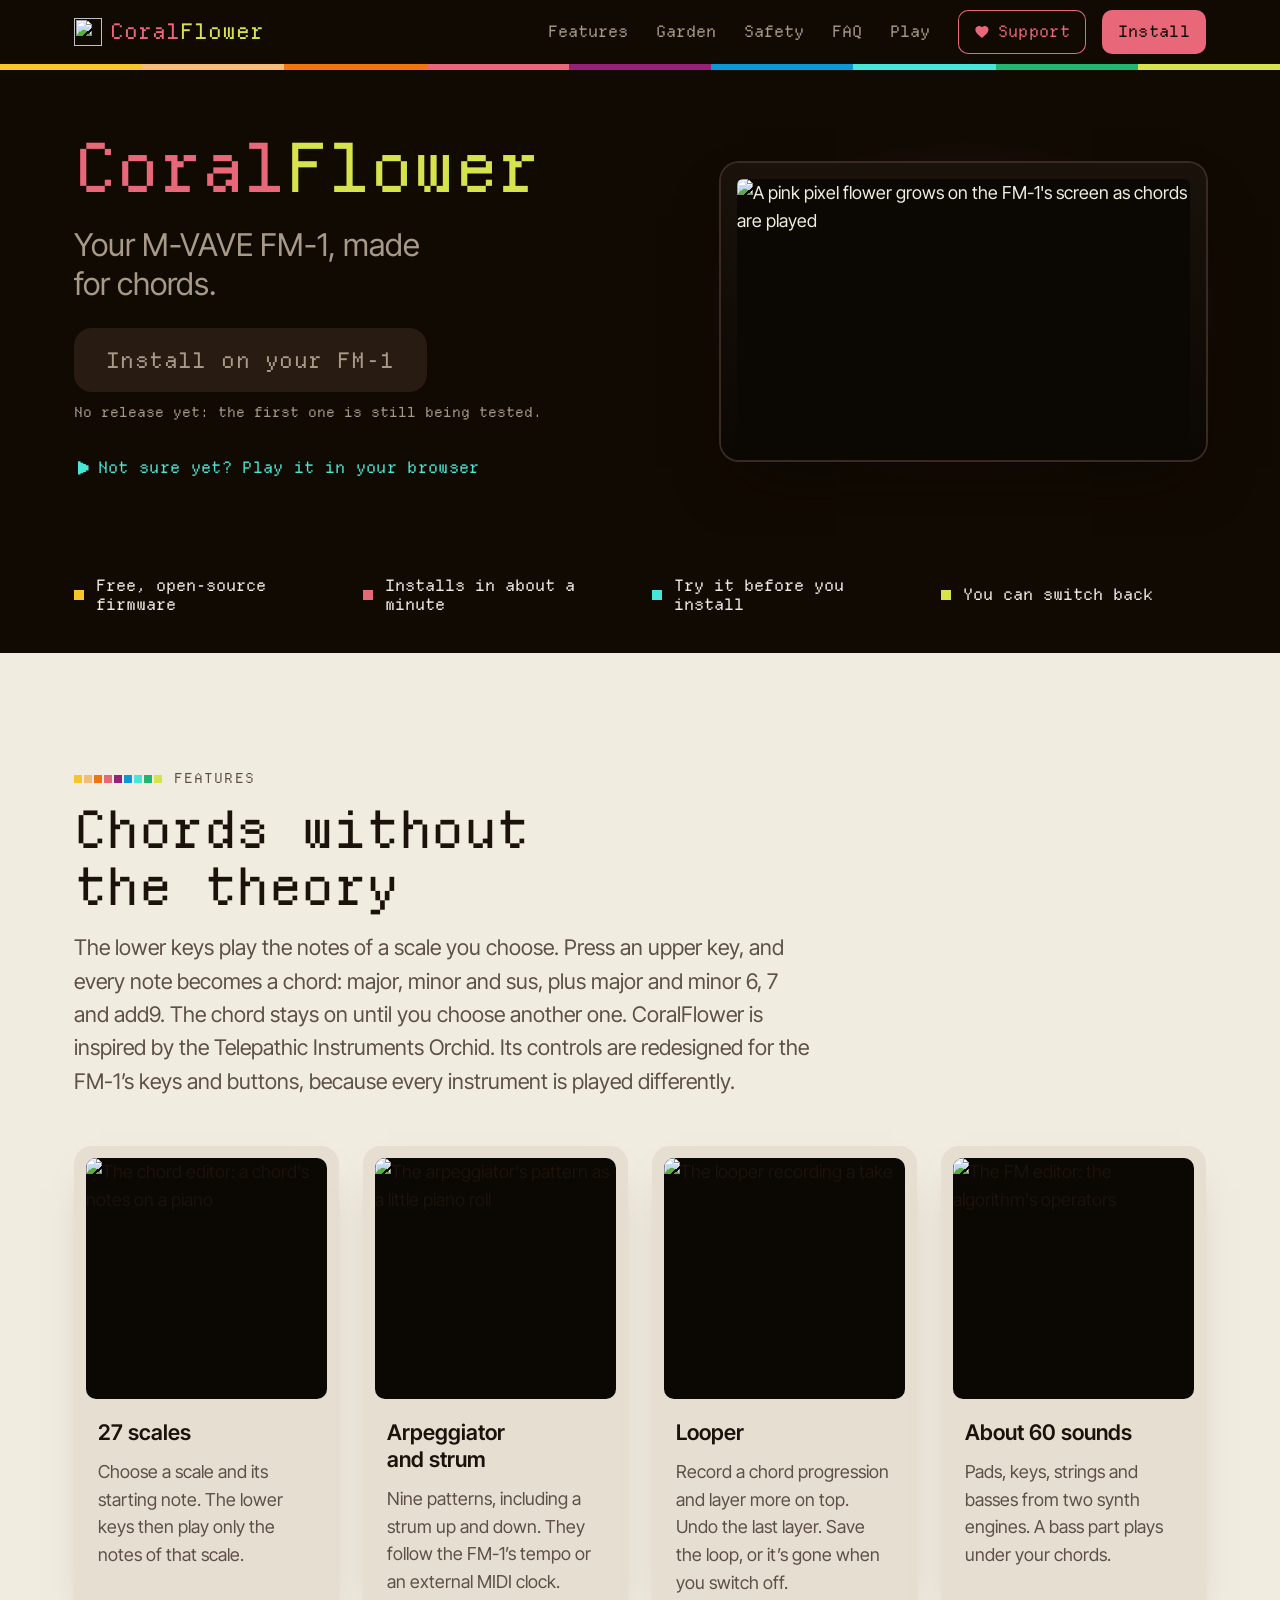
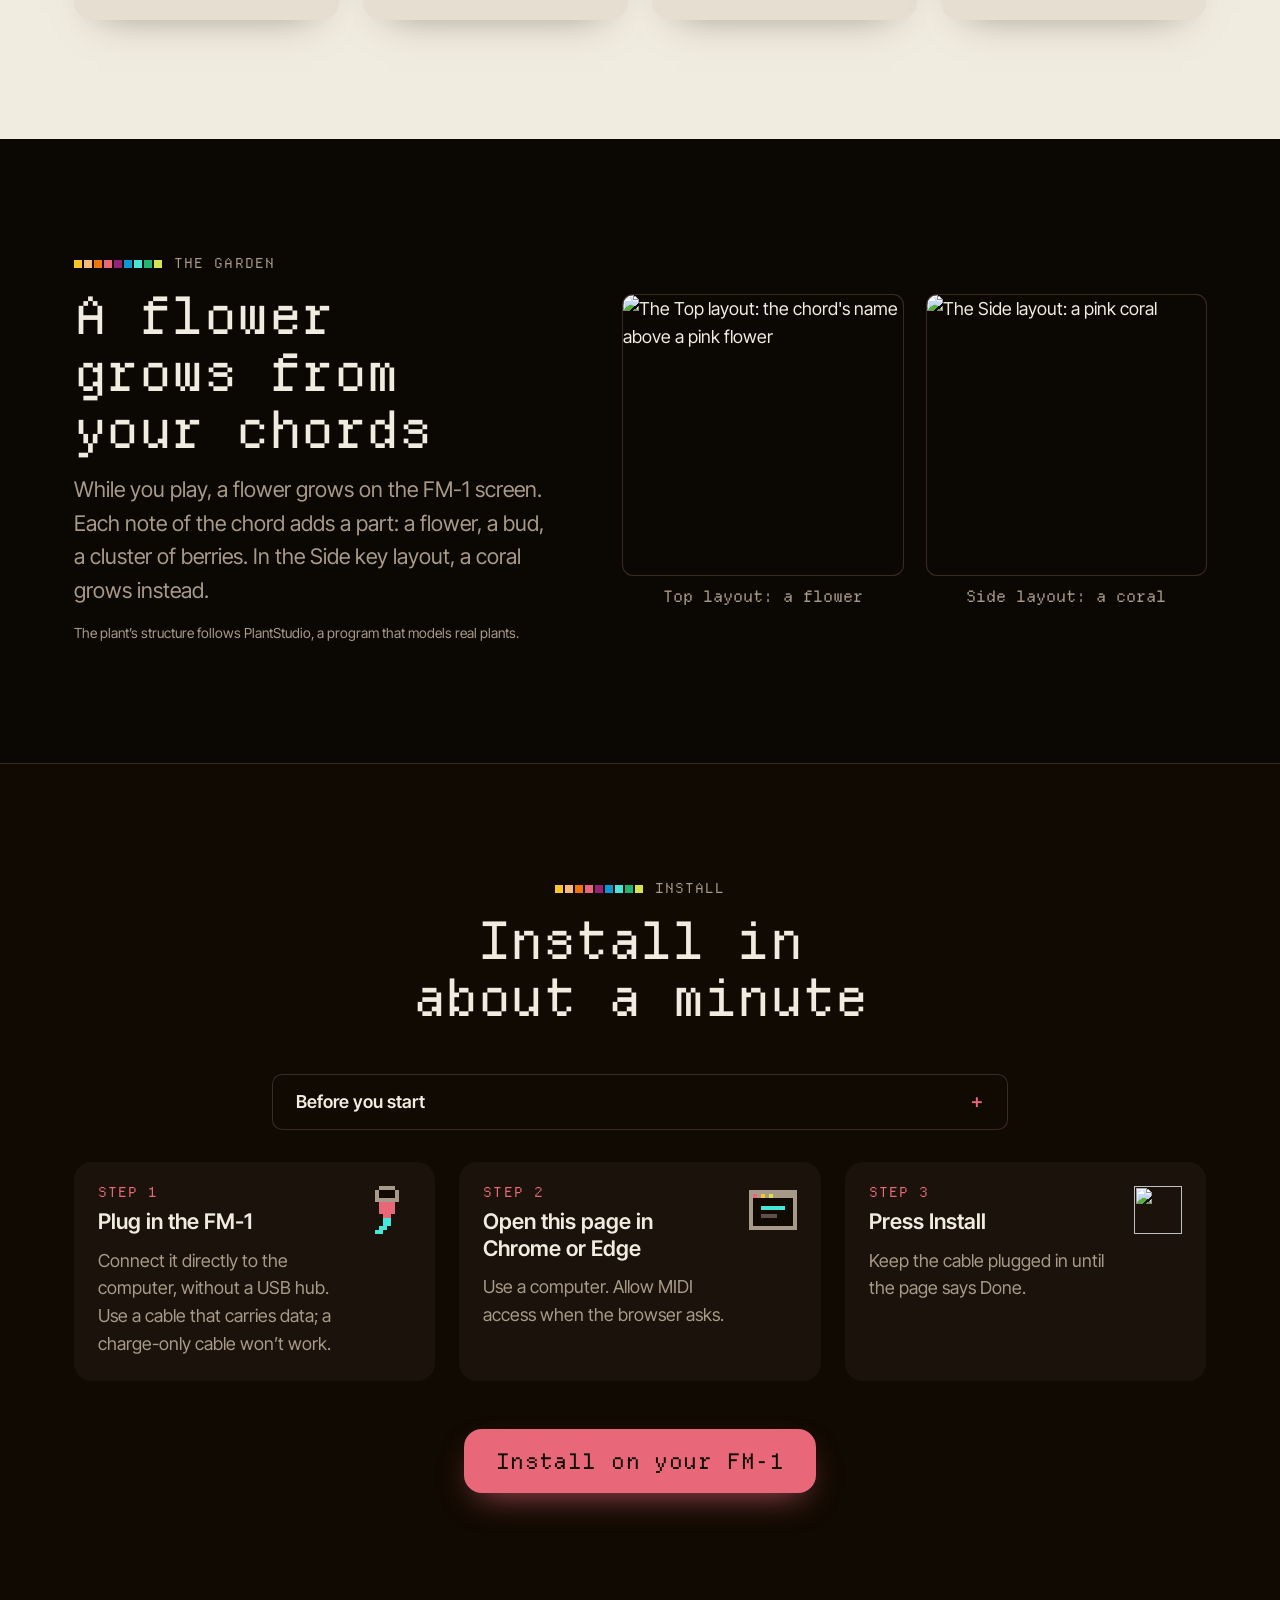
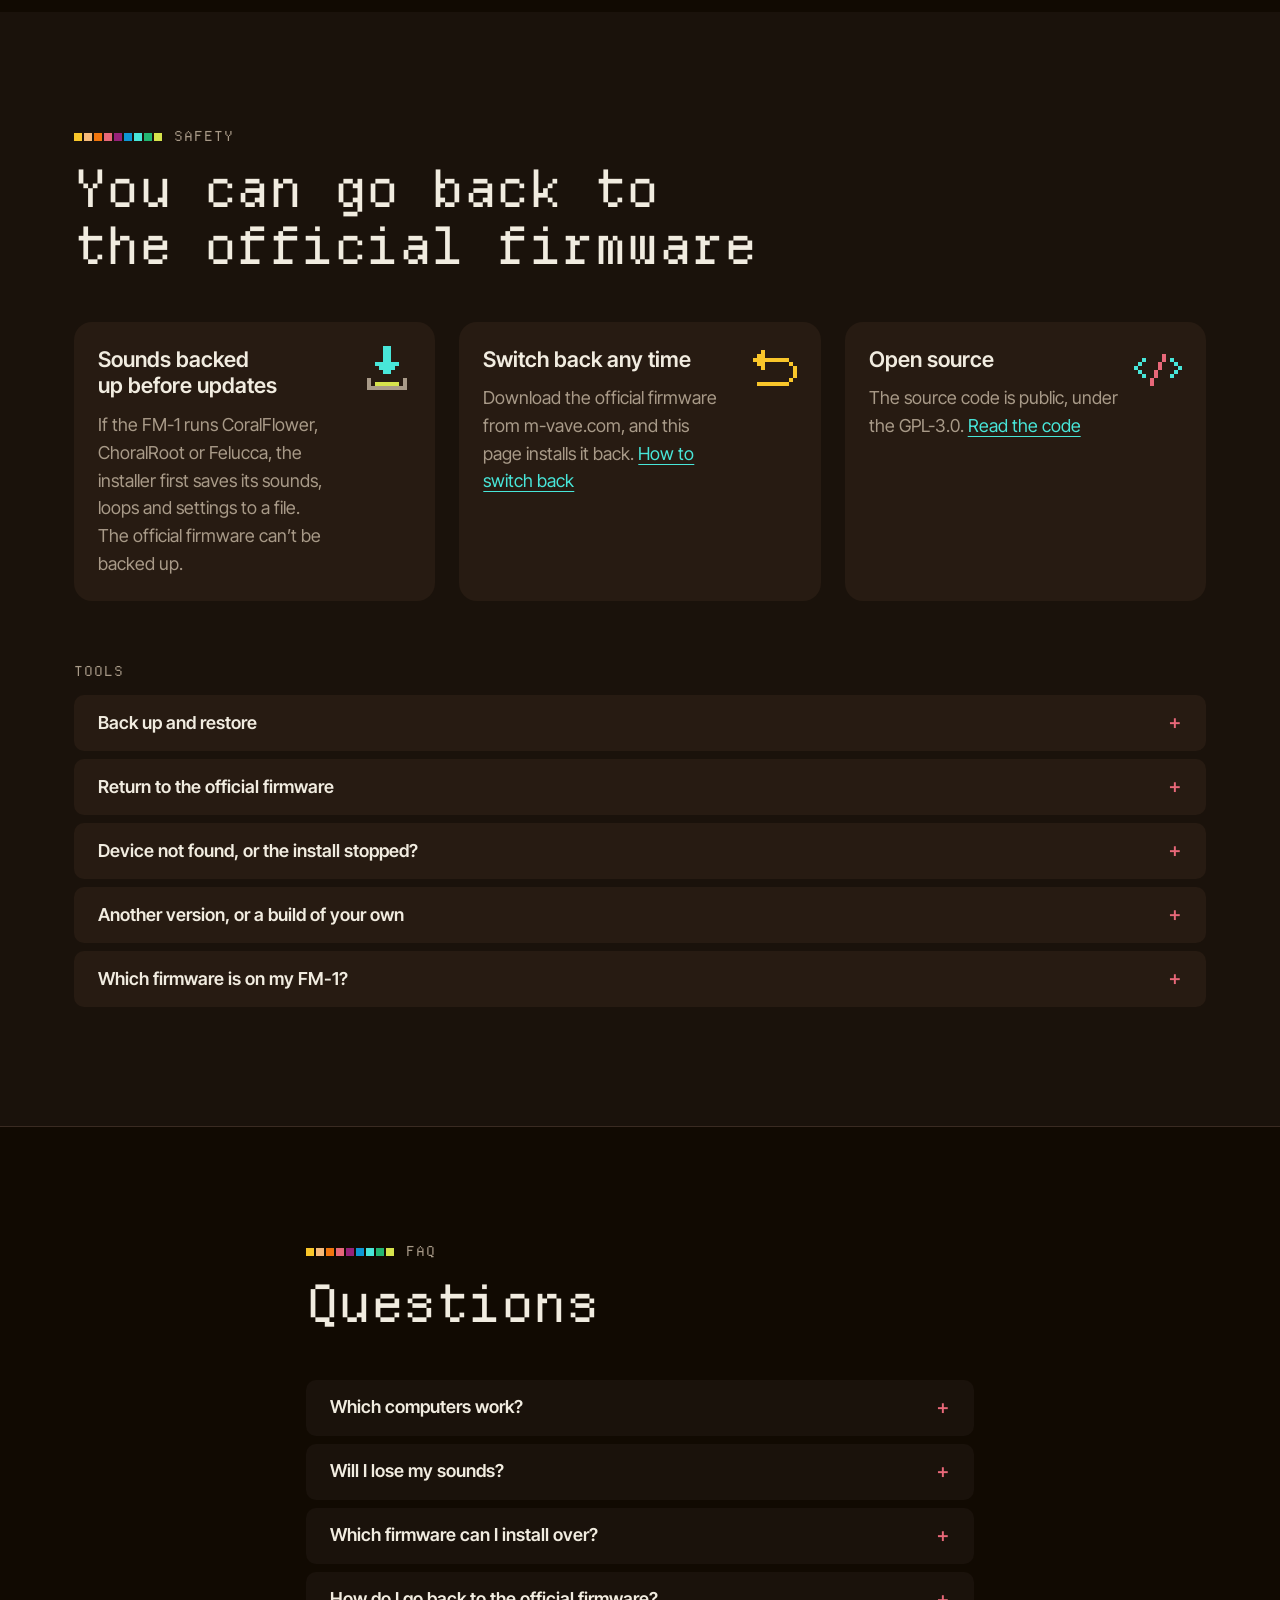
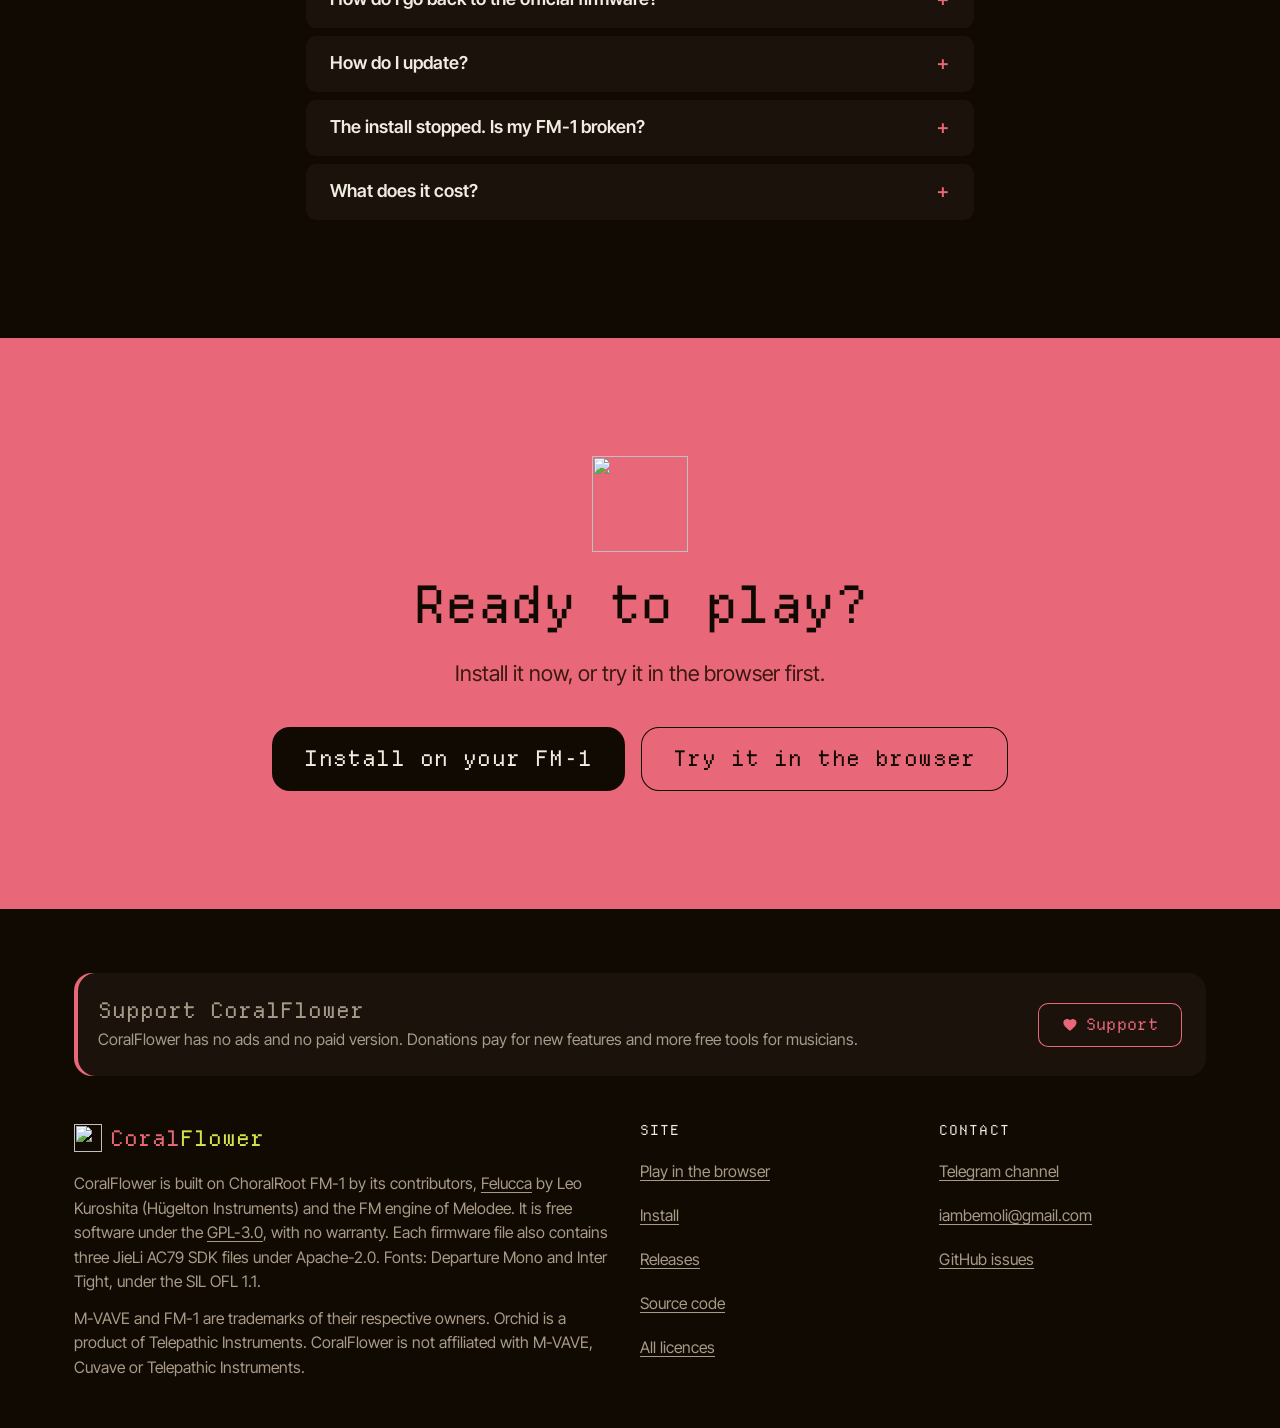
==== web/index.html @ 705b15ea "Backup: the sequencer's patterns and song (ids 50..55) The installer's backup held the sounds, the s" ====
<!doctype html>
<!-- SPDX-License-Identifier: GPL-3.0-only
     Copyright (C) 2026 Leo Kuroshita (@kurogedelic), Hügelton Instruments
     Copyright (C) 2026 ChoralRoot FM-1 contributors (a fork of Felucca)
     Copyright (C) 2026 CoralFlower contributors -->
<!-- CoralFlower's site, its first page (/): what CoralFlower is, and its installer. The page's sections and the
     question each one answers: docs/site/STRUCTURE.md; the tokens and components: site.css (docs/site/DESIGN.md).
     The installer is ChoralRoot FM-1's (its web/index_pkg.html): the same update protocol (fm1ota.js), package checks
     (fm1pkg.js) and backup (fm1backup.js), loaded from this folder as modules. Its button is in the first screen, where
     its progress shows; every other "Install on your FM-1" button presses that one. The firmware to install: the newest
     version firmware/releases.json lists (fetched from this site and checked against its SHA-256), another version, or
     a .fwsc file the user picks (checked here before Install is enabled: CoralFlower's identity FM-1_930, Felucca's
     update loader, every checksum of the package). The Support dialog and its script are the same on every page.
     web/test_installer.mjs runs this page against a simulated FM-1; tools/make_site.sh puts the site together. -->
<html lang="en">
<head>
<meta charset="utf-8">
<meta name="viewport" content="width=device-width, initial-scale=1">
<title>CoralFlower: chord firmware for the M-VAVE FM-1</title>
<meta name="description" content="CoralFlower makes the M-VAVE FM-1 an instrument for chords, and a pixel flower grows while you play. It’s free and open source, and it installs from your browser in about a minute.">
<meta name="theme-color" content="#110A02">
<meta property="og:title" content="CoralFlower: chord firmware for the M-VAVE FM-1">
<meta property="og:description" content="Your M-VAVE FM-1, made for chords. A pixel flower grows while you play. Free and open source.">
<meta property="og:image" content="images/home.png">
<link rel="icon" href="favicon.svg" type="image/svg+xml">
<link rel="icon" href="favicon-32.png" sizes="32x32" type="image/png">
<link rel="apple-touch-icon" href="apple-touch-icon.png">
<link rel="preload" href="fonts/DepartureMono.woff" as="font" type="font/woff" crossorigin>
<link rel="stylesheet" href="site.css">
<script>document.documentElement.classList.add("js");</script>
</head>
<body>
<a class="skip" href="#main">Skip to content</a>
<header class="site-header">
  <div class="container site-header__row">
    <a class="brand" href="./" aria-label="CoralFlower, home"><img src="favicon.svg" width="28" height="28" alt=""><span><span class="brand-a">Coral</span><span class="brand-b">Flower</span></span></a>
    <nav class="site-nav" aria-label="Sections">
      <a href="#features">Features</a>
      <a href="#garden">Garden</a>
      <a href="#safety">Safety</a>
      <a href="#faq">FAQ</a>
      <a href="play/">Play</a>
    </nav>
    <button id="supportBtn" class="btn btn--support btn--sm" type="button" aria-haspopup="dialog" aria-label="Support CoralFlower"><svg viewBox="0 0 24 24" aria-hidden="true"><path d="M13.35 20.13c-.76.69-1.93.69-2.69-.01l-.11-.1C5.3 15.27 1.87 12.16 2 8.28c.06-1.7.93-3.33 2.34-4.29 2.64-1.8 5.9-.96 7.66 1.1 1.76-2.06 5.02-2.91 7.66-1.1 1.41.96 2.28 2.59 2.34 4.29.14 3.88-3.3 6.99-8.55 11.76z"/></svg><span>Support</span></button>
    <a class="btn btn--primary btn--sm site-header__cta" href="#install" data-header-cta>Install</a>
  </div>
  <div class="ramp" aria-hidden="true"><i></i><i></i><i></i><i></i><i></i><i></i><i></i><i></i><i></i></div>
</header>

<main id="main">
  <!-- 1 hero: what it is, for which device, one action (the installer itself) -->
  <section class="hero" id="install" aria-labelledby="hero-title">
    <div class="container hero__grid">
      <div class="hero__pitch">
        <h1 class="display-1" id="hero-title" tabindex="-1"><span class="brand-a">Coral</span><span class="brand-b">Flower</span></h1>
        <p class="hero__lead">Your M-VAVE&nbsp;FM-1, made for chords.</p>
        <div class="installer">
          <button class="btn btn--primary btn--lg" id="go" type="button" disabled>Install on your FM-1</button>
          <p class="installer__ver" id="ver"></p>
          <p class="note" id="nomidi" hidden>Installing needs <b>Chrome or Edge on a computer</b>. On this device, you can still <a href="play/">try CoralFlower with sound</a>.</p>
          <noscript><p class="note note--warn">The installer needs JavaScript to talk to the FM-1.</p></noscript>
          <progress id="bar" max="100" value="0" aria-label="Install progress"></progress>
          <p class="installer__status" id="status" role="status"></p>
          <p class="pkg" id="pkg" role="status"></p>
          <label class="check" id="force-box" hidden><input id="force-risk" type="checkbox"><span><b>I understand the risk.</b> Install over this firmware anyway.</span></label>
          <div class="panel panel--ok" id="done" role="status" hidden>
            <p class="title" id="done-line"></p>
            <p>The FM-1 restarted with CoralFlower. You can unplug it now.</p>
          </div>
          <div class="panel panel--bad" id="interrupted" role="alert" hidden>
            <h3>The install stopped. In most cases, you can start it again.</h3>
            <p><b>Stopped before “Switching to update mode”?</b> Nothing was written. Plug the cable back in and press Install again.</p>
            <p><b>Stopped while writing, with the FM-1 still on?</b> It waits in update mode, with a black screen. Plug the cable back in and press Install again. Writing starts again from the beginning.</p>
            <p><b>Did it switch off, or did the battery die?</b> Switch it on. Three short flashes of the key lights and a black screen mean update mode: press Install again. This only works if the FM-1 already ran CoralFlower, or ChoralRoot 0.16 or later.</p>
            <p><b>One long flash, no flash, or a USB disk called WL82 UBOOT1.00?</b> See “<a href="#dark">Device not found</a>” below.</p>
          </div>
        </div>
        <a class="btn btn--ghost hero__play" href="play/"><svg viewBox="0 0 12 12" aria-hidden="true"><path d="M3 1h2v1h2v1h2v1h2v4h-2v1h-2v1h-2v1h-2z"/></svg>Not sure yet? Play it in your browser</a>
      </div>
      <div class="hero__visual">
        <div class="device">
          <div class="device__bezel"><img src="images/grow.gif" width="480" height="280" alt="A pink pixel flower grows on the FM-1's screen as chords are played" fetchpriority="high"></div>
        </div>
      </div>
    </div>
  </section>

  <!-- 2 facts: what it costs -->
  <section class="section section--band" aria-label="In short">
    <div class="container">
      <ul class="facts">
        <li style="--fact: var(--c-fire-400)"><i aria-hidden="true"></i>Free, open-source firmware</li>
        <li style="--fact: var(--c-rose-500)"><i aria-hidden="true"></i>Installs in about a minute</li>
        <li style="--fact: var(--c-sea-400)"><i aria-hidden="true"></i>Try it before you install</li>
        <li style="--fact: var(--c-lime-400)"><i aria-hidden="true"></i>You can switch back</li>
      </ul>
    </div>
  </section>

  <!-- 3 features: is it worth it -->
  <section class="section scope-inverse" id="features" aria-labelledby="features-title">
    <div class="container">
      <div class="section-head">
        <p class="eyebrow"><span class="ramp ramp--dots" aria-hidden="true"><i></i><i></i><i></i><i></i><i></i><i></i><i></i><i></i><i></i></span>Features</p>
        <h2 class="display-2" id="features-title">Chords without the theory</h2>
        <p class="lead">The lower keys play the notes of a scale you choose. Press an upper key, and every note becomes a chord: major, minor and sus, plus major and minor 6, 7 and add9. The chord stays on until you choose another one. CoralFlower is inspired by the Telepathic Instruments Orchid. Its controls are redesigned for the FM-1’s keys and buttons, because every instrument is played differently.</p>
      </div>
      <div class="grid grid--4">
        <article class="card card--feature">
          <div class="card__media"><img src="images/chord.png" width="480" height="480" alt="The chord editor: a chord's notes on a piano" loading="lazy"></div>
          <h3 class="card__title">27 scales</h3>
          <p class="card__text">Choose a scale and its starting note. The lower keys then play only the notes of that scale.</p>
        </article>
        <article class="card card--feature">
          <div class="card__media"><img src="images/arp.png" width="480" height="480" alt="The arpeggiator's pattern as a little piano roll" loading="lazy"></div>
          <h3 class="card__title">Arpeggiator and strum</h3>
          <p class="card__text">Nine patterns, including a strum up and down. They follow the FM-1’s tempo or an external MIDI clock.</p>
        </article>
        <article class="card card--feature">
          <div class="card__media"><img src="images/looper.png" width="480" height="480" alt="The looper recording a take" loading="lazy"></div>
          <h3 class="card__title">Looper</h3>
          <p class="card__text">Record a chord progression and layer more on top. Undo the last layer. Save the loop, or it’s gone when you switch off.</p>
        </article>
        <article class="card card--feature">
          <div class="card__media"><img src="images/fm-voice.png" width="480" height="480" alt="The FM editor: the algorithm's operators" loading="lazy"></div>
          <h3 class="card__title">About 60 sounds</h3>
          <p class="card__text">Pads, keys, strings and basses from two synth engines. A bass part plays under your chords.</p>
        </article>
      </div>
    </div>
  </section>

  <!-- 4 garden: why this one -->
  <section class="section scope-stage garden" id="garden" aria-labelledby="garden-title">
    <div class="container garden__grid">
      <div class="section-head garden__head">
        <p class="eyebrow"><span class="ramp ramp--dots" aria-hidden="true"><i></i><i></i><i></i><i></i><i></i><i></i><i></i><i></i><i></i></span>The garden</p>
        <h2 class="display-2" id="garden-title">A flower grows from your chords</h2>
        <p class="lead">While you play, a flower grows on the FM-1 screen. Each note of the chord adds a part: a flower, a bud, a cluster of berries. In the Side key layout, a coral grows instead.</p>
        <p class="caption">The plant’s structure follows PlantStudio, a program that models real plants.</p>
      </div>
      <div class="garden__screens">
        <figure class="screen"><img src="images/home.png" width="480" height="480" alt="The Top layout: the chord's name above a pink flower" loading="lazy"><figcaption>Top layout: a flower</figcaption></figure>
        <figure class="screen"><img src="images/coral.png" width="480" height="480" alt="The Side layout: a pink coral" loading="lazy"><figcaption>Side layout: a coral</figcaption></figure>
      </div>
    </div>
  </section>

  <!-- 5 how it installs: is it hard -->
  <section class="section" id="how" aria-labelledby="how-title">
    <div class="container">
      <div class="section-head section-head--center">
        <p class="eyebrow"><span class="ramp ramp--dots" aria-hidden="true"><i></i><i></i><i></i><i></i><i></i><i></i><i></i><i></i><i></i></span>Install</p>
        <h2 class="display-2" id="how-title">Install in about a minute</h2>
      </div>
      <details class="fold fold--quiet how__prep">
          <summary>Before you start</summary>
          <div class="fold__body">
            <ol class="checklist">
              <li><b>Charge the FM-1 fully.</b> It runs on battery during the install.</li>
              <li>Quit other apps that use MIDI, such as a DAW or a synth editor.</li>
              <li><b>Keep this page open</b> and the computer awake.</li>
            </ol>
            <p class="note note--warn"><b>Installing firmware is at your own risk.</b> CoralFlower is free software with no warranty. You can go back: the official firmware is on <a href="https://www.m-vave.com/download" target="_blank" rel="noopener">m-vave.com</a>.</p>
          </div>
      </details>
      <ol class="grid grid--3 steps">
        <li class="card card--icon">
          <svg class="pixel-icon" viewBox="0 0 12 12" width="48" height="48" aria-hidden="true"><path class="px-ash" d="M4 0h4v1h-4zM3 1h1v1h-1zM8 1h1v1h-1zM3 2h1v1h-1zM8 2h1v1h-1zM3 3h6v1h-6z"/><path class="px-night" d="M4 1h4v1h-4zM4 2h4v1h-4z"/><path class="px-rose" d="M4 4h4v1h-4zM4 5h4v1h-4zM4 6h4v1h-4zM5 7h2v1h-2z"/><path class="px-sea" d="M5 8h2v1h-2zM5 9h2v1h-2zM4 10h2v1h-2zM3 11h2v1h-2z"/></svg>
          <p class="step-label">Step 1</p>
          <h3 class="card__title">Plug in the FM-1</h3>
          <p class="card__text">Connect it directly to the computer, without a USB hub. Use a cable that carries data; a charge-only cable won’t work.</p>
        </li>
        <li class="card card--icon">
          <svg class="pixel-icon" viewBox="0 0 12 12" width="48" height="48" aria-hidden="true"><path class="px-ash" d="M0 1h12v1h-12zM0 2h1v1h-1zM2 2h1v1h-1zM4 2h1v1h-1zM6 2h6v1h-6zM0 3h1v1h-1zM11 3h1v1h-1zM0 4h1v1h-1zM11 4h1v1h-1zM0 5h1v1h-1zM11 5h1v1h-1zM0 6h1v1h-1zM11 6h1v1h-1zM0 7h1v1h-1zM11 7h1v1h-1zM0 8h1v1h-1zM11 8h1v1h-1zM0 9h1v1h-1zM11 9h1v1h-1zM0 10h12v1h-12z"/><path class="px-rose" d="M1 2h1v1h-1z"/><path class="px-fire" d="M3 2h1v1h-1z"/><path class="px-lime" d="M5 2h1v1h-1z"/><path class="px-night" d="M1 3h10v1h-10zM1 4h10v1h-10zM1 5h2v1h-2zM9 5h2v1h-2zM1 6h10v1h-10zM1 7h2v1h-2zM7 7h4v1h-4zM1 8h10v1h-10zM1 9h10v1h-10z"/><path class="px-sea" d="M3 5h6v1h-6z"/><path class="px-dim" d="M3 7h4v1h-4z"/></svg>
          <p class="step-label">Step 2</p>
          <h3 class="card__title">Open this page in Chrome or Edge</h3>
          <p class="card__text">Use a computer. Allow MIDI access when the browser asks.</p>
        </li>
        <li class="card card--icon">
          <img class="pixel-icon" src="favicon.svg" width="48" height="48" alt="">
          <p class="step-label">Step 3</p>
          <h3 class="card__title">Press Install</h3>
          <p class="card__text">Keep the cable plugged in until the page says Done.</p>
        </li>
      </ol>
      <div class="how__cta">
        <a class="btn btn--primary btn--lg" href="#install" data-install>Install on your FM-1</a>
      </div>
    </div>
  </section>

  <!-- 6 safety: can I break it, will I lose my sounds -->
  <section class="section scope-surface" id="safety" aria-labelledby="safety-title">
    <div class="container">
      <div class="section-head">
        <p class="eyebrow"><span class="ramp ramp--dots" aria-hidden="true"><i></i><i></i><i></i><i></i><i></i><i></i><i></i><i></i><i></i></span>Safety</p>
        <h2 class="display-2" id="safety-title">You can go back to the official firmware</h2>
      </div>
      <div class="grid grid--3">
        <div class="card card--icon">
          <svg class="pixel-icon" viewBox="0 0 12 12" width="48" height="48" aria-hidden="true"><path class="px-sea" d="M5 0h2v1h-2zM5 1h2v1h-2zM5 2h2v1h-2zM5 3h2v1h-2zM3 4h6v1h-6zM4 5h4v1h-4zM5 6h2v1h-2z"/><path class="px-ash" d="M1 8h1v1h-1zM10 8h1v1h-1zM1 9h1v1h-1zM10 9h1v1h-1zM1 10h10v1h-10z"/><path class="px-lime" d="M3 9h6v1h-6z"/></svg>
          <h3 class="card__title">Sounds backed up before updates</h3>
          <p class="card__text">If the FM-1 runs CoralFlower, ChoralRoot or Felucca, the installer first saves its sounds, loops and settings to a file. The official firmware can’t be backed up.</p>
        </div>
        <div class="card card--icon">
          <svg class="pixel-icon" viewBox="0 0 12 12" width="48" height="48" aria-hidden="true"><path class="px-fire" d="M3 1h1v1h-1zM2 2h2v1h-2zM1 3h9v1h-9zM2 4h2v1h-2zM10 4h1v1h-1zM3 5h1v1h-1zM11 5h1v1h-1zM11 6h1v1h-1zM11 7h1v1h-1zM10 8h1v1h-1zM2 9h8v1h-8z"/></svg>
          <h3 class="card__title">Switch back any time</h3>
          <p class="card__text">Download the official firmware from <span class="nowrap">m-vave.com</span>, and this page installs it back. <a href="#stock">How to switch back</a></p>
        </div>
        <div class="card card--icon">
          <svg class="pixel-icon" viewBox="0 0 12 12" width="48" height="48" aria-hidden="true"><path class="px-rose" d="M7 2h1v1h-1zM7 3h1v1h-1zM6 4h1v1h-1zM6 5h1v1h-1zM5 6h1v1h-1zM5 7h1v1h-1zM4 8h1v1h-1zM4 9h1v1h-1z"/><path class="px-sea" d="M2 3h1v1h-1zM9 3h1v1h-1zM1 4h1v1h-1zM10 4h1v1h-1zM0 5h1v1h-1zM11 5h1v1h-1zM1 6h1v1h-1zM10 6h1v1h-1zM2 7h1v1h-1zM9 7h1v1h-1z"/></svg>
          <h3 class="card__title">Open source</h3>
          <p class="card__text">The source code is public, under the GPL-3.0. <a href="https://github.com/FicusFicusov/CoralFlower" target="_blank" rel="noopener">Read the code</a></p>
        </div>
      </div>

      <h3 class="tools__title">Tools</h3>
      <div class="tools">
        <details class="fold" id="backup">
          <summary>Back up and restore</summary>
          <div class="fold__body">
            <label class="check"><input id="backup-first" type="checkbox" checked><span><b>Back up my sounds before installing.</b> On by default.</span></label>
            <p class="note" id="backup-note" role="status" hidden></p>
            <div class="fold__cols">
              <div>
                <p>A backup is one .json file. It holds everything saved on the FM-1: your settings, loops, sound banks and 32 user sounds.</p>
                <p>Restore copies a backup onto the FM-1. It checks every part before it writes, then restarts the FM-1. Stop any loop first.</p>
                <p>Backup and restore work with CoralFlower, ChoralRoot and Felucca. The official firmware can’t make backups.</p>
              </div>
              <div>
                <div class="actions"><button class="btn btn--secondary" id="backup-go" type="button" disabled>Back up</button></div>
                <div class="filepick">
                  <button class="btn btn--secondary" id="restore-pick" type="button">Choose a backup file (.json)</button>
                  <span class="fname" id="restore-name">No file chosen</span>
                  <input id="restore-file" type="file" accept=".json,application/json" hidden>
                </div>
                <div class="actions"><button class="btn btn--secondary" id="restore-go" type="button" disabled>Restore</button></div>
                <p class="installer__status" id="backup-status" role="status"></p>
              </div>
            </div>
          </div>
        </details>
        <details class="fold" id="stock">
          <summary>Return to the official firmware</summary>
          <div class="fold__body">
            <div class="fold__cols">
              <div>
                <p class="note note--warn">The official firmware can’t use CoralFlower’s sounds, loops or settings, so this page saves them to a backup file first.</p>
                <p>Download the official FM-1 V15 from <a href="https://www.m-vave.com/download" target="_blank" rel="noopener">M-VAVE Downloads</a>. Then choose its FM-1.fwsc file here, exactly as downloaded. Your browser checks the file, and nothing is uploaded.</p>
              </div>
              <div>
                <div class="filepick">
                  <button class="btn btn--secondary" id="stock-pick" type="button">Choose the official FM-1.fwsc</button>
                  <span class="fname" id="stock-name">No file chosen</span>
                  <input id="stock-file" type="file" accept=".fwsc" hidden>
                </div>
                <label class="check"><input id="stock-recovery" type="checkbox"><span>I’m finishing an update that was cut off, and I already have a backup on this computer.</span></label>
                <div class="actions"><button class="btn btn--secondary" id="stock-go" type="button" disabled>Back up and return to official V15</button></div>
              </div>
            </div>
            <progress id="stock-bar" max="100" value="0" aria-label="Progress of the return to the official firmware"></progress>
            <p class="installer__status" id="stock-status" role="status"></p>
            <div class="panel panel--ok" id="stock-done" role="status" hidden>
              <p class="title" id="stock-done-line"></p>
              <p id="stock-done-data"></p>
              <p>To come back, install CoralFlower with the Install button at the top. Then press Restore and choose that backup file.</p>
            </div>
            <div class="panel panel--bad" id="stock-interrupted" role="alert" hidden>
              <h3>The return to the official firmware stopped.</h3>
              <p><b>Stopped before “Switching to update mode”?</b> Nothing was written. Plug the cable back in and press the button again.</p>
              <p><b>Stopped while writing, with the FM-1 still on?</b> It waits in update mode, with a black screen. Plug the cable back in, tick “I’m finishing an update that was cut off” and press the button again, with the same official file chosen.</p>
              <p><b>Did it switch off, or did the battery die?</b> Switch it on and do the same. If this page doesn’t find it, see “<a href="#dark">Device not found</a>”.</p>
            </div>
            <details class="log-fold"><summary>Show the log</summary><pre class="log" id="stock-log"></pre></details>
          </div>
        </details>
        <details class="fold" id="dark">
          <summary>Device not found, or the install stopped?</summary>
          <div class="fold__body">
            <div class="fold__cols">
              <div>
                <p><b>Check the cable first.</b> Use a data cable, straight to the computer, not through a hub. Quit other apps that use MIDI. Switch the FM-1 on and press Install again.</p>
                <p><b>Start update mode by hand.</b> In update mode, the screen stays black and the FM-1 waits for new firmware. Switch the FM-1 off. Hold OCT&minus; and switch it on. When the key lights flash three times and the screen stays black, it is in update mode: press Install. To leave without installing, switch the FM-1 off and on. This works with CoralFlower, or ChoralRoot 0.16 or later.</p>
                <p><b>One long flash instead of three?</b> Switch off for 10 seconds and try once more. A second long flash means the FM-1 can’t start update mode by itself. Until you switch it off, it appears as the USB disk described below.</p>
                <p><b>While CoralFlower runs,</b> you can also hold OCT&minus;, OCT+ and HOME for five seconds. A countdown appears; let go to cancel. When it ends, the FM-1 is in update mode.</p>
              </div>
              <div>
                <p><b>A screen that says SAFE MODE?</b> The firmware crashed twice while starting, so it now starts without your saved data. That data stays untouched. Back up and Install both work in safe mode. To try your saved data again, switch the FM-1 off and on.</p>
                <p><b>A black screen, and a USB disk called WL82 UBOOT1.00</b> (USB ID 4C4A:8057) instead of the FM-1? That is the chip’s ROM boot mode. The firmware doesn’t start, and this page can’t reach the FM-1 in this mode. Don’t format that disk. The <a href="https://github.com/Quixotic7/MvaveFM1Unbricker" target="_blank" rel="noopener">MvaveFM1Unbricker</a> tool can put the official V15 back over the same cable.</p>
                <p><b>Nothing shows up at all, not even that disk?</b> Then the way back is hardware: the FM-1 Transporter, a small RP2040 board on the USB lines. See <a href="https://github.com/kurogedelic/FM-1-transporter" target="_blank" rel="noopener">FM-1-transporter</a>.</p>
              </div>
            </div>
          </div>
        </details>
        <details class="fold" id="own">
          <summary>Another version, or a build of your own</summary>
          <div class="fold__body">
            <div class="versions" id="versions" role="group" aria-label="Released versions" hidden></div>
            <div class="notes" id="notes"></div>
            <p id="rel-none">Testing your own build? Choose its .fwsc file here.</p>
            <p id="rel-some" hidden>Or choose a build of your own:</p>
            <div class="filepick">
              <button class="btn btn--secondary" id="pkg-pick" type="button">Choose a .fwsc file</button>
              <span class="fname" id="pkg-name">No file chosen</span>
              <input id="pkg-file" type="file" accept=".fwsc" hidden>
            </div>
            <p class="pkg" id="pkg-own" role="status"></p>
            <p class="caption" id="pkg-sum"></p>
            <div class="actions"><a class="btn btn--primary" href="#install" data-install>Install on your FM-1</a></div>
          </div>
        </details>
        <details class="fold" id="check">
          <summary>Which firmware is on my FM-1?</summary>
          <div class="fold__body">
            <div class="actions">
              <button class="btn btn--secondary" id="check-go" type="button" disabled>Ask the FM-1</button>
              <p class="unit" id="unit" role="status" hidden></p>
            </div>
            <details class="log-fold"><summary>Show the log</summary><pre class="log" id="log"></pre></details>
          </div>
        </details>
      </div>
    </div>
  </section>

  <!-- 7 FAQ: the questions left -->
  <section class="section" id="faq" aria-labelledby="faq-title">
    <div class="container container--narrow">
      <div class="section-head">
        <p class="eyebrow"><span class="ramp ramp--dots" aria-hidden="true"><i></i><i></i><i></i><i></i><i></i><i></i><i></i><i></i><i></i></span>FAQ</p>
        <h2 class="display-2" id="faq-title">Questions</h2>
      </div>
      <details class="fold">
        <summary>Which computers work?</summary>
        <div class="fold__body"><p>The installer works in Chrome or Edge on a computer: Windows, macOS, Linux or ChromeOS. On a phone, you can still <a href="play/">try it in the browser</a>.</p></div>
      </details>
      <details class="fold">
        <summary>Will I lose my sounds?</summary>
        <div class="fold__body"><p>From CoralFlower, ChoralRoot or Felucca: no. An update keeps CoralFlower’s sounds, and the installer saves the others to a file first. From the official firmware: CoralFlower can’t use its sounds, and this page can’t save them.</p></div>
      </details>
      <details class="fold">
        <summary>Which firmware can I install over?</summary>
        <div class="fold__body"><p>The official M-VAVE firmware, ChoralRoot, Felucca and Melodee. To keep your FM-1 safe, the installer refuses early test builds such as Sloop.</p></div>
      </details>
      <details class="fold">
        <summary>How do I go back to the official firmware?</summary>
        <div class="fold__body"><p>Download the official FM-1 V15 file from <span class="nowrap">m-vave.com</span>. Then open “<a href="#stock">Return to the official firmware</a>” on this page, choose that file and press “Back up and return to official V15”.</p></div>
      </details>
      <details class="fold">
        <summary>How do I update?</summary>
        <div class="fold__body"><p>Come back to this page and press Install. It picks the newest version and keeps your sounds.</p></div>
      </details>
      <details class="fold">
        <summary>The install stopped. Is my FM-1 broken?</summary>
        <div class="fold__body"><p>Almost never. Plug the cable back in and press Install again. If the FM-1 doesn’t show up, see “<a href="#dark">Device not found</a>”.</p></div>
      </details>
      <details class="fold">
        <summary>What does it cost?</summary>
        <div class="fold__body"><p>Nothing. There are no ads and no paid version. If you enjoy it, you can <a href="#support">support it</a>.</p></div>
      </details>
    </div>
  </section>

  <!-- 8 the end: one more chance to act -->
  <section class="section scope-accent final" aria-labelledby="final-title">
    <div class="container final__inner">
      <img class="pixel-icon pixel-icon--xl" src="favicon.svg" width="96" height="96" alt="">
      <h2 class="display-2" id="final-title">Ready to play?</h2>
      <p class="lead">Install it now, or try it in the browser first.</p>
      <div class="actions final__actions">
        <a class="btn btn--primary btn--lg" href="#install" data-install>Install on your FM-1</a>
        <a class="btn btn--secondary btn--lg" href="play/">Try it in the browser</a>
      </div>
    </div>
  </section>
</main>

<footer class="site-footer">
  <div class="container">
    <section class="supportcard" id="support" aria-label="Support CoralFlower">
      <div>
        <b>Support CoralFlower</b>
        <span>CoralFlower has no ads and no paid version. Donations pay for new features and more free tools for musicians.</span>
      </div>
      <button id="supportBtn2" class="btn btn--support" type="button" aria-haspopup="dialog"><svg viewBox="0 0 24 24" aria-hidden="true"><path d="M13.35 20.13c-.76.69-1.93.69-2.69-.01l-.11-.1C5.3 15.27 1.87 12.16 2 8.28c.06-1.7.93-3.33 2.34-4.29 2.64-1.8 5.9-.96 7.66 1.1 1.76-2.06 5.02-2.91 7.66-1.1 1.41.96 2.28 2.59 2.34 4.29.14 3.88-3.3 6.99-8.55 11.76z"/></svg>Support</button>
    </section>
    <div class="site-footer__grid">
      <div>
        <p><a class="brand" href="./"><img src="favicon.svg" width="28" height="28" alt=""><span><span class="brand-a">Coral</span><span class="brand-b">Flower</span></span></a></p>
        <p>CoralFlower is built on ChoralRoot FM-1 by its contributors, <a href="https://github.com/hugelton/Felucca" target="_blank" rel="noopener">Felucca</a> by Leo Kuroshita (Hügelton Instruments) and the FM engine of Melodee. It is free software under the <a href="firmware/LICENSE">GPL-3.0</a>, with no warranty. Each firmware file also contains three JieLi AC79 SDK files under Apache-2.0. Fonts: Departure Mono and Inter Tight, under the SIL OFL 1.1.</p>
        <p>M-VAVE and FM-1 are trademarks of their respective owners. Orchid is a product of Telepathic Instruments. CoralFlower is not affiliated with M-VAVE, Cuvave or Telepathic Instruments.</p>
      </div>
      <nav aria-labelledby="foot-site">
        <h2 id="foot-site">Site</h2>
        <ul>
          <li><a href="play/">Play in the browser</a></li>
          <li><a href="#install">Install</a></li>
          <li><a href="https://github.com/FicusFicusov/CoralFlower/releases" target="_blank" rel="noopener">Releases</a></li>
          <li><a href="https://github.com/FicusFicusov/CoralFlower" target="_blank" rel="noopener">Source code</a></li>
          <li><a href="https://github.com/FicusFicusov/CoralFlower/blob/main/LICENSING.md" target="_blank" rel="noopener">All licences</a></li>
        </ul>
      </nav>
      <nav aria-labelledby="foot-contact">
        <h2 id="foot-contact">Contact</h2>
        <ul>
          <li><a href="https://t.me/ficusficusov" target="_blank" rel="noopener">Telegram channel</a></li>
          <li><a href="mailto:iambemoli@gmail.com">iambemoli@gmail.com</a></li>
          <li><a href="https://github.com/FicusFicusov/CoralFlower/issues" target="_blank" rel="noopener">GitHub issues</a></li>
        </ul>
      </nav>
    </div>
  </div>
</footer>

<dialog id="donate" class="donate" aria-labelledby="donateTitle">
  <form method="dialog"><button class="x" aria-label="Close">&times;</button></form>
  <h2 id="donateTitle">Support CoralFlower</h2>
  <p>CoralFlower is free, open source and ad-free. A donation is not a payment: it funds new features and more free tools for musicians. Thank you for helping it grow.</p>
  <div id="wallets"></div>
  <p class="fine">Send only the coin shown, on the network shown; anything else will be lost. A crypto transfer is a voluntary gift: nothing is sold in return.</p>
  <h3>Contact</h3>
  <a class="opt" href="https://t.me/ficusficusov" target="_blank" rel="noopener"><span class="glyph" aria-hidden="true">&#10148;</span><span class="tx"><span class="nm">Telegram channel</span><span class="ad">t.me/ficusficusov</span></span><span class="go">&#8599;</span></a>
  <a class="opt" href="mailto:iambemoli@gmail.com"><span class="glyph" aria-hidden="true">@</span><span class="tx"><span class="nm">Email</span><span class="ad">iambemoli@gmail.com</span></span><span class="go">&#8599;</span></a>
</dialog>
<script type="module">
import { Package, productOf, logicalImage, sha256hex, crc16, validateStockPackage, STOCK_V15_SIZE, STOCK_APP_SIZE } from "./fm1pkg.js";
import { Updater, classifyFirmware, refusalText } from "./fm1ota.js";
import { BackupConnection, captureBackup, restoreBackup, deviceInfo, restartDevice, readBackup, backupFamily, backupFileName, objectNames } from "./fm1backup.js";

const $ = (id) => document.getElementById(id);
const PRODUCT = "FM-1_930";                      // CoralFlower's identity (tools/build.py PRODUCT): every package, every version
const MODEL = PRODUCT.split("_")[0];
const LOADER_MARK = "FELUCCA-LOADER-1";          // Felucca's update loader (tools/fm1pkg_make.py ota.bin): never a vendor one
const PKG_FLASH = 0x93000, PKG_APP_BASE = 0x4000; // the FM-1 flash layout of every fm1pkg_make.py package
const PKG_MAX = 4 << 20;                          // (a package is about 640 KB: anything far larger is not one)
const RELEASES = "firmware/releases.json";        // the versions hosted on this site; missing: only a file is offered
const FIRMWARE_DIR = "firmware/";
// the families whose data stays usable in the flash after CoralFlower is installed (no restore offered afterwards)
const KEEPS_DATA = ["coralflower", "choralroot"];

const TEXT = {
  en: {
    nomidi: "This browser can’t reach the FM-1. Open this page in Chrome or Edge on a computer.",
    denied: "The browser blocked MIDI. Click the icon left of the address bar, allow MIDI devices, then press the button again.",
    notfound: "No FM-1 found. Check the cable (a data cable, straight to the computer), switch the FM-1 on, quit other MIDI apps and try again.",
    model: "The device you connected isn’t an FM-1.",
    lost: "The USB connection dropped. Plug the cable back in and press Install again.",
    stopped: "The FM-1 stopped answering. Plug the cable back in and press Install again.",
    noloader: "The FM-1 didn’t switch to update mode. Plug the cable back in and press Install again. Once in update mode, the FM-1 stays there until writing finishes.",
    noreturn: "The FM-1 didn’t come back after the write. Switch it off and on.",
    mismatch: "Installed, but the FM-1 now reports different firmware: ",
    badreq: "The FM-1 asked for data the file doesn’t have. Plug the cable back in and press Install again.",
    error: "Error: ",
    leave: "Writing to the FM-1. Don’t close this page.",
    cancelled: "Cancelled. Nothing was written.",
    start: "Starting",
    verify: "The FM-1 is checking the package",
    loader: "Switching to update mode",
    write: "Writing. Don’t unplug the FM-1.",
    reboot: "Restarting",
    done: "Done",
    // the firmware to install
    installV: "Install on your FM-1",
    installNone: "Install on your FM-1",
    noFile: "No file chosen",
    newest: "Newest",
    noRelease: "No release yet: the first one is still being tested.",
    pkgChecking: "Checking {name} …",
    pkgOk: "Ready to install {name}. Your browser checked it: a complete, undamaged CoralFlower build.",
    pkgRelOk: "Ready to install CoralFlower {version}. The file matches the released one.",
    pkgSum: "SHA-256 {sum}",
    pkgNotFm1: "{name} isn’t an FM-1 firmware file (.fwsc). Choose another file.",
    pkgStock: "{name} is the official M-VAVE firmware ({id}), not CoralFlower. To go back to it, use “Return to the official firmware” below.",
    pkgIdentity: "{name} isn’t a CoralFlower package: it’s made for {id}. Choose a CoralFlower build.",
    pkgNoLoader: "{name} isn’t a complete CoralFlower build. Choose another file.",
    pkgLayout: "{name} isn’t a complete CoralFlower build. Choose another file.",
    pkgDamaged: "{name} is damaged ({detail}). Download it again.",
    pkgBadHash: "The file for CoralFlower {version} doesn’t match the released one. Reload the page.",
    pkgRead: "Couldn’t read {name}: {detail}",
    download: "Download {file}",
    // the backup
    backup: "Saving a backup ",
    backupSaved: "Backup saved: ",
    noBackup: "This FM-1 can’t be backed up from here (it runs the official firmware or an older Felucca).",
    noBackupCf: "This CoralFlower build can’t make a backup, so the installer skips the backup. Your sounds and settings stay safe: the update only rewrites the firmware.",
    noBackupConfirm: "The FM-1 couldn’t be backed up. Install anyway, without a backup? Its saved sounds, loops and settings may be lost.",
    restoreOffer: "CoralFlower is installed. Restore the backup you just saved (settings, user sounds, FM6 patches)?",
    restoreConfirm: "Restore this backup onto the FM-1? It replaces what the FM-1 has saved, and the FM-1 restarts afterwards.",
    restoring: "Restoring ",
    restoreBusy: "Stop the loop on the FM-1 to continue the restore",
    restored: "Restored: ",
    restoreSkipped: " (not used by this firmware, kept in the file: ",
    badBackup: "Not a usable backup file: ",
    // the firmware that runs
    forceConfirm: "Install CoralFlower over {name} anyway? This isn’t supported. An install like this has already left one FM-1 unable to start (recovery: github.com/Quixotic7/MvaveFM1Unbricker). Continue only if you can recover the FM-1 yourself.",
    cnTesting: "Looking for the FM-1. Nothing gets written.",
    cnCf: "Your FM-1 runs {name}. Installing CoralFlower keeps your saved sounds and settings.",
    cnOther: "Your FM-1 runs {name}. You can install CoralFlower over it.",
    cnLoader: "Your FM-1 is in update mode ({identity}). Either an update was cut off or someone started it by hand. Press Install to finish writing.",
    dnRuns: "Done. Your FM-1 now runs {name}.",
    dnPlain: "Done. CoralFlower is installed.",
    dnOther: "Written, but the FM-1 now says it runs {name}.",
    // the return to the official V15
    stockNeedBackup: "An FM-1 in update mode can’t be backed up. Tick “I’m finishing an update that was cut off” only if you already saved a backup.",
    stockValid: "The official V15 file is valid. Ready.",
    stockConfirm: "Is the backup file saved on this computer? Then continue to install the official V15. The official firmware can’t open CoralFlower’s data.",
    stockError: "Not the official firmware file: ",
    stockWrongFile: "Choose the unmodified official FM-1 V15 file (FM-1.fwsc).",
    stockDnLine: "The FM-1 now runs the official V15 ({identity}).",
    stockDnSaved: "CoralFlower’s sounds, loops and settings are in the backup saved before the write: {file}.",
    stockDnEarlier: "No backup was saved this time. CoralFlower’s sounds, loops and settings are in the backup you saved earlier.",
  },
};
const lang = "en";
const t = (k) => TEXT[lang][k];
const tv = (k, vals) => Object.entries(vals).reduce((s, [a, v]) => s.split(`{${a}}`).join(String(v)), t(k));
const esc = (s) => String(s).replace(/[&<>"]/g, (c) => ({ "&": "&amp;", "<": "&lt;", ">": "&gt;", "\"": "&quot;" })[c]);
const MONTHS = ["January", "February", "March", "April", "May", "June", "July", "August", "September", "October", "November", "December"];
const dateText = (iso) => { const m = /^(\d{4})-(\d\d)-(\d\d)$/.exec(iso || ""); return m ? `${Number(m[3])} ${MONTHS[Number(m[2]) - 1]} ${m[1]}` : ""; };

// where the messages go: the installer in the first screen, the "Back up and restore" tool or the "Return to the
// official firmware" tool (each its own status line, far below the first screen; the last one its own log too).
// Everything that reports (takeBackup, failSay, the steps) goes through say / sayK / log.
const OUT_TOP = { status: "status", log: null }, OUT_BACKUP = { status: "backup-status", log: null }, OUT_STOCK = { status: "stock-status", log: "stock-log" };
let out = OUT_TOP;
const sayAt = (where, fn) => { const was = out; out = where; try { return fn(); } finally { out = was; } };
const sayK = (k, arg = "") => { $(out.status).textContent = t(k) + arg; };
const say = (txt) => { $(out.status).textContent = txt; };
const log = (line) => { $("log").textContent += line + "\n"; if (out.log) $(out.log).textContent += line + "\n"; };

let writing = false;
let image = null;                                // the logical image Install writes, set only after its checks passed
let pick = null;                                 // what Install writes: { rel, label, file } (a release) or { label, file }
let releases = [];                               // firmware/releases.json, newest first, each { version, sha256, file, url }
let pkgEpoch = 0;                                // (a later choice wins over a check still running)
let stock = null, stockFileEpoch = 0, restoreArc = null, restoreEpoch = 0;
let unit = null, unitAsked = false;              // "What is on my FM-1?": what was read (identify(), or { loader })
const canMidi = typeof navigator !== "undefined" && !!navigator.requestMIDIAccess;
const midiAccess = () => navigator.requestMIDIAccess({ sysex: true });

const lockInstaller = (on) => {
  writing = on;
  $("go").disabled = on || !canMidi || !image;
  $("pkg-pick").disabled = on; $("pkg-file").disabled = on;
  $("backup-first").disabled = on; $("force-risk").disabled = on;
  $("check-go").disabled = on || !canMidi;
  $("backup-go").disabled = on || !canMidi; $("restore-go").disabled = on || !canMidi || !restoreArc;
  $("restore-file").disabled = on; $("restore-pick").disabled = on;
  $("stock-go").disabled = on || !canMidi || !stock; $("stock-file").disabled = on; $("stock-pick").disabled = on; $("stock-recovery").disabled = on;
  renderPick();
};
window.addEventListener("beforeunload", (e) => { if (writing) { e.preventDefault(); e.returnValue = t("leave"); } });

// ---- backup / restore (fm1backup.js: Felucca's protocol, answered by ChoralRoot and CoralFlower on their objects) ----
const coded = (code, detail = "") => Object.assign(new Error(code + (detail ? ": " + detail : "")), { code, detail });
const pct = (d, total) => `${Math.round(d / Math.max(1, total) * 100)}%`;
function saveJson(obj, name) {                  // -> the file name (the browser's download)
  const url = URL.createObjectURL(new Blob([JSON.stringify(obj, null, 1)], { type: "application/json" }));
  const a = document.createElement("a"); a.href = url; a.download = name;
  document.body.append(a); a.click(); a.remove(); setTimeout(() => URL.revokeObjectURL(url), 1000);
  return a.download;
}
const saveArchive = (archive) => saveJson(archive, backupFileName(archive.firmware));
async function openBackup(up) {                 // the running FM-1 (handshake), as a backup connection
  const dev = await up.find((id) => id.model === MODEL);
  if (!dev) throw coded("notfound");
  const input = dev.link.input, output = dev.link.output; dev.link.close();
  return new BackupConnection(input, output);
}
async function takeBackup(up) {                 // -> the archive, saved to a file
  const link = await openBackup(up);
  try {
    const req = (r, o) => link.request(r, o), info = await deviceInfo(req);
    if (!info) throw coded("noBackup");
    let archive;
    try { archive = await captureBackup(req, info.version, (d, total) => sayK("backup", pct(d, total))); }
    catch (e) { throw /timed out/i.test(e.message) && !e.rc ? coded("noBackup", e.message) : e; }
    sayK("backupSaved", saveArchive(archive));
    log(`backup ${archive.firmware}: ${objectNames(archive.objects.filter((o) => o.size).map((o) => o.id))}`);
    return archive;
  } finally { link.close(); }
}
async function restoreArchive(up, archive) {
  const link = await openBackup(up);
  try {
    const req = (r, o) => link.request(r, o), info = await deviceInfo(req);
    if (!info) throw coded("noBackup");
    const r = await restoreBackup(req, archive, (d, total) => sayK("restoring", pct(d, total)), { onBusy: () => sayK("restoreBusy") });
    if (KEEPS_DATA.includes(info.family)) await restartDevice(req).catch((e) => log(`restart: ${e.message}`));
    const names = objectNames;
    sayK("restored", names(r.restored) + (r.skipped.length ? t("restoreSkipped") + names(r.skipped) + ")" : ""));
    log(`restored ${r.restored.join(" ")}; skipped ${r.skipped.join(" ") || "none"}`);
  } finally { link.close(); }
}
// the running firmware (handshake identity + INFO version) -> fm1ota.js classifyFirmware, or null (no FM-1 or another
// model: Updater.install says why)
async function identify(up) {
  const dev = await up.find((id) => !/^ota-/i.test(id.model));
  if (!dev) return null;
  const input = dev.link.input, output = dev.link.output, id = dev.id; dev.link.close();
  if (id.model !== MODEL) return null;
  const link = new BackupConnection(input, output);
  let info = null;
  try { info = await deviceInfo((r, o) => link.request(r, o)); } finally { link.close(); }
  return { ...classifyFirmware(id.text, info && info.version), identity: id.text, version: info && info.version };
}
const failSay = (e) => {
  if (e && e.code && TEXT[lang][e.code]) sayK(e.code, e.code === "noBackup" ? "" : e.detail || "");
  else sayK("error", e && e.message);
  log(String(e && e.stack || e));
};

// ---- the package: CoralFlower's identity, then the package's own structure (every CRC: a damaged download fails
// here), Felucca's flash layout, and Felucca's update loader in its ota.bin (the loader the FM-1 stages and runs).
// -> { product, image }, or a coded error that pkgFail() words
const hasText = (bytes, text) => {
  const n = [...text].map((c) => c.charCodeAt(0));
  outer: for (let i = 0; i + n.length <= bytes.length; i++) {
    for (let k = 0; k < n.length; k++) if (bytes[i + k] !== n[k]) continue outer;
    return true;
  }
  return false;
};
function checkPackage(bytes) {
  if (!bytes || bytes.length < 20 * 48 + 0x400 || bytes.length > PKG_MAX) throw coded("pkgNotFm1");
  const product = productOf(bytes);
  if (product !== PRODUCT) {
    if (/^FM-1_0\d\d$/.test(product)) throw coded("pkgStock", product);
    if (/^FM-1_\d+$/.test(product)) throw coded("pkgIdentity", product);
    throw coded("pkgNotFm1");
  }
  let pkg;
  try { pkg = new Package(bytes); } catch (e) { throw coded("pkgDamaged", e.message); }
  const ota = pkg.entries.find((e) => e.type === 100 && e.name === "ota.bin");
  if (!ota || pkg.flashSize !== PKG_FLASH || pkg.appBase !== PKG_APP_BASE || pkg.app.size !== STOCK_APP_SIZE) throw coded("pkgLayout");
  const at = ota.dataOff + pkg.skew;
  if (at + ota.size > bytes.length) throw coded("pkgDamaged", "ota.bin is cut short");
  const loader = bytes.subarray(at, at + ota.size);
  if (crc16(loader) !== ota.dcrc) throw coded("pkgDamaged", "ota.bin CRC mismatch");
  if (!hasText(loader, LOADER_MARK)) throw coded("pkgNoLoader");
  return { product, image: logicalImage(bytes) };
}
// the check's result: in the first screen (a problem only: a ready package lights the button) and in the
// "Another version" tool, where a file is chosen
function pkgSay(text, state = "", sum = "") {
  for (const id of ["pkg", "pkg-own"]) { $(id).textContent = text; $(id).className = state ? `pkg ${state}` : "pkg"; }
  $("pkg-sum").textContent = sum ? tv("pkgSum", { sum }) : "";
}
function pkgFail(e, name) {
  const known = ["pkgNotFm1", "pkgStock", "pkgIdentity", "pkgNoLoader", "pkgLayout", "pkgDamaged"];
  if (e && known.includes(e.code)) pkgSay(tv(e.code, { name, id: e.detail, detail: e.detail }), "bad");
  else pkgSay(tv("pkgRead", { name, detail: e && e.message }), "bad");
  log(`package ${name}: ${e && e.message}`);
}

// ---- the choice: a version of firmware/releases.json (chips), or a file from this computer ----
const pkgFileName = (version) => `coralflower-${String(version).replace(/[^A-Za-z0-9.-]/g, "-")}.fwsc`;
async function loadReleases() {                  // -> the usable entries, newest first; [] when there is no list
  let data;
  try {
    const r = await fetch(RELEASES, { cache: "no-cache" });
    if (!r.ok) throw new Error(`HTTP ${r.status}`);
    data = await r.json();
  } catch (e) { log(`releases: ${RELEASES}: ${e.message} (only a file from this computer is offered)`); return []; }
  const list = data && Array.isArray(data.releases) ? data.releases : [];
  const ok = list.filter((r) => r && typeof r.version === "string" && /^[0-9a-f]{64}$/.test(r.sha256 || ""));
  if (ok.length !== list.length) log(`releases: ${list.length - ok.length} entries without a version or a SHA-256 are not offered`);
  return ok.map((r) => {                         // (only files of this site's firmware folder: a name, never a URL)
    const file = typeof r.pkg === "string" && r.pkg ? r.pkg.split("/").pop() : pkgFileName(r.version);
    return { ...r, file, url: FIRMWARE_DIR + file };
  });
}
function notesOf(r) {
  const list = (items) => (Array.isArray(items) && items.length ? `<ul>${items.map((b) => `<li>${esc(b)}</li>`).join("")}</ul>` : "");
  return `<p class="when">${[r.title, dateText(r.date)].filter(Boolean).map(esc).join(" · ")}</p>` + list(r.bullets) + list(r.notes) +
    `<p class="dl"><a href="${esc(r.url)}" download>${esc(tv("download", { file: r.file }))}</a><br>sha256 ${esc(r.sha256)}</p>`;
}
function renderPick() {
  const any = releases.length > 0;
  $("versions").hidden = !any; $("rel-some").hidden = !any; $("rel-none").hidden = any;
  $("versions").innerHTML = releases.map((r, i) =>
    `<button type="button" class="chip" data-ver="${esc(r.version)}" aria-pressed="${!!(pick && pick.rel === r)}"${writing ? " disabled" : ""}>` +
    `<b>CoralFlower ${esc(r.version)}</b><span>${[i === 0 ? t("newest") : "", dateText(r.date)].filter(Boolean).map(esc).join(" · ")}</span></button>`).join("");
  $("go").textContent = pick && image ? tv("installV", { name: pick.label }) : t("installNone");
  // no version to install yet (no release, nothing chosen): the line under the button says why it is off
  $("ver").textContent = pick ? [pick.label, pick.rel ? dateText(pick.rel.date) : ""].filter(Boolean).join(" · ") : any ? "" : t("noRelease");
  $("notes").innerHTML = pick && pick.rel ? notesOf(pick.rel) : "";
}
function newChoice(p) {                          // a new choice: nothing checked yet, the last run's panels go
  pick = p; image = null; ++pkgEpoch;
  $("done").hidden = true; $("interrupted").hidden = true; $("force-box").hidden = true; $("force-risk").checked = false;
  $("bar").value = 0; say("");
  lockInstaller(writing);
  return pkgEpoch;
}
async function loadRelease(r) {
  const epoch = newChoice({ rel: r, label: `CoralFlower ${r.version}`, file: r.file });
  $("pkg-name").textContent = t("noFile"); $("pkg-file").value = "";
  pkgSay(tv("pkgChecking", { name: r.file }));
  try {
    const res = await fetch(r.url);
    if (!res.ok) throw new Error(`HTTP ${res.status}`);
    const bytes = new Uint8Array(await res.arrayBuffer());
    const sum = await sha256hex(bytes);
    if (epoch !== pkgEpoch) return;
    if (sum !== r.sha256) {                       // not the released file: never offered to the FM-1
      pkgSay(tv("pkgBadHash", { version: r.version }), "bad");
      log(`sha256 of ${r.url}: ${sum}, the list says ${r.sha256}`);
      return;
    }
    const ok = checkPackage(bytes);
    image = ok.image;
    pkgSay(tv("pkgRelOk", { version: r.version }), "ok", sum);
    log(`release ${r.version}: ${r.file}, ${bytes.length} B, ${ok.product}, sha256 ${sum}`);
  } catch (e) { if (epoch === pkgEpoch) pkgFail(e, r.file); }
  finally { if (epoch === pkgEpoch) lockInstaller(writing); }
}
async function loadFile(file) {
  const epoch = newChoice({ label: file.name, file: file.name });
  $("pkg-name").textContent = file.name;
  pkgSay(tv("pkgChecking", { name: file.name }));
  try {
    if (file.size > PKG_MAX) throw coded("pkgNotFm1");
    const bytes = new Uint8Array(await file.arrayBuffer());
    if (epoch !== pkgEpoch) return;
    const ok = checkPackage(bytes);
    const sum = await sha256hex(bytes);
    if (epoch !== pkgEpoch) return;
    image = ok.image;
    pkgSay(tv("pkgOk", { name: file.name }), "ok", sum);
    log(`file ${file.name}: ${bytes.length} B, ${ok.product}, sha256 ${sum}`);
  } catch (e) { if (epoch === pkgEpoch) pkgFail(e, file.name); }
  finally { if (epoch === pkgEpoch) lockInstaller(writing); }
}
$("versions").addEventListener("click", (e) => {
  const b = e.target && e.target.closest ? e.target.closest("[data-ver]") : null;
  const r = b && !b.disabled && releases.find((x) => x.version === b.dataset.ver);
  if (r && !writing && !(pick && pick.rel === r)) return loadRelease(r);
});
$("pkg-pick").addEventListener("click", () => { if (!writing) $("pkg-file").click(); });
$("pkg-file").addEventListener("change", () => {
  const file = $("pkg-file").files && $("pkg-file").files[0];
  if (file && !writing) return loadFile(file);
});

// ---- "What is on my FM-1?": the handshake and the INFO request the install itself starts with; nothing is written
function showUnit() {
  const el = $("unit");
  let bad = false, text;
  if (!unit) { bad = true; text = t("notfound"); }
  else if (unit.loader) text = tv("cnLoader", { identity: unit.identity });
  else if (unit.verdict === "refuse") { bad = true; text = refusalText(unit.name); }
  else text = tv(unit.kind === "coralflower" ? "cnCf" : "cnOther", { name: unit.name });
  el.hidden = false; el.className = bad ? "unit bad" : "unit"; el.textContent = text;
}
async function checkUnit() {
  if (writing) return;
  lockInstaller(true);
  const el = $("unit");
  unitAsked = true; el.hidden = false; el.className = "unit"; el.textContent = t("cnTesting");
  let said = null;                               // a reason other than what showUnit() says of `unit`
  try {
    let midi;
    try { midi = await midiAccess(); } catch (e) { unit = null; said = t("denied"); return; }
    const up = new Updater(midi, log);
    const dev = await up.find();
    unit = null;
    if (!dev) return;
    dev.link.close();
    if (dev.id.model.replace(/^ota-/i, "") !== MODEL) { said = t("model"); return; }
    if (/^ota-/i.test(dev.id.model)) unit = { loader: true, identity: dev.id.text };
    else unit = await identify(up);
    if (unit) log(`check: ${unit.identity}${unit.version ? " " + unit.version : ""} -> ${unit.loader ? "loader" : unit.verdict}`);
  } catch (e) { unit = null; said = t("error") + (e && e.message); log(String(e && e.stack || e)); }
  finally {
    lockInstaller(false);
    if (said) { el.className = "unit bad"; el.textContent = said; } else showUnit();
  }
}
$("check-go").addEventListener("click", () => checkUnit());

// ---- the install: back up (unless unticked), then the two steps of fm1ota.js (the running firmware checks the
// package and stages the loader; the loader writes), then the FM-1's identity, and its INFO read back
async function readBack(up) {                    // -> the INFO version of what runs now, or null
  try { const fw = await identify(up); log(`read back: ${fw ? fw.identity + " " + (fw.version || "(no INFO)") : "no answer"}`); return fw && fw.version || null; }
  catch (e) { log(`read back: ${e.message}`); return null; }
}
function finishInstall(runs) {
  unit = null; unitAsked = false; $("unit").hidden = true;
  $("done-line").textContent = !runs ? t("dnPlain") : /^coralflower\b/i.test(runs) ? tv("dnRuns", { name: runs }) : tv("dnOther", { name: runs });
  $("done").hidden = false;
}
$("go").addEventListener("click", async () => {
  if (writing || !image) return;
  const what = pick, pkgImage = image;           // what the button named when it was pressed
  let began = false, okDone = false, halted = false, runs = null;
  lockInstaller(true);
  $("interrupted").hidden = true; $("done").hidden = true; $("bar").value = 0; $("backup-note").hidden = true;
  let midi;
  try { midi = await midiAccess(); }
  catch (e) { sayK("denied"); lockInstaller(false); return; }
  try {
    const up = new Updater(midi, log);
    const reads = 74, writes = 1167;             // (the reads of each step for this package layout: an estimate)
    const bar = (v) => { $("bar").value = Math.max(Number($("bar").value) || 0, Math.min(99, v)); };
    const step = (k, a) => {
      log(`${k} ${a ?? ""}`);
      if (k === "start") { began = true; sayK("start"); }
      if (k === "verify") { sayK("verify"); bar(a / (reads + writes) * 100); }
      if (k === "loader") sayK("loader");
      if (k === "write") { began = true; sayK("write"); bar((reads + a) / (reads + writes) * 100); }
      if (k === "reboot") sayK("reboot");
      if (k === "done") { $("bar").value = 100; sayK("done"); }
    };
    const ota = await up.find((id) => /^ota-/i.test(id.model));
    if (ota) {                                   // an update that was cut off: the backup (if any) was taken before it
      ota.link.close();
      began = true;
      log(`resume: ${what.label}`);
      okDone = await up.resume(pkgImage, step, PRODUCT);
      sayK(okDone ? "done" : "stopped");
      halted = !okDone;
      if (okDone) runs = await readBack(up);
    } else {
      const fw = await identify(up);             // which firmware runs: Sloop, the 0.x betas, unknown ones are refused
      if (fw) {
        log(`running: ${fw.identity}${fw.version ? " " + fw.version : ""} -> ${fw.verdict} (${fw.kind})`);
        if (fw.verdict === "refuse") {
          if (!$("force-risk").checked) {        // the override shows only after a refusal
            $("force-box").hidden = false; say(refusalText(fw.name)); lockInstaller(false); return;
          }
          if (!confirm(tv("forceConfirm", { name: fw.name }))) { sayK("cancelled"); lockInstaller(false); return; }
          log(`override: installing over ${fw.name} (not supported)`);
        }
      }
      let saved = null;
      // no INFO answer: no backup protocol, so no backup is tried. An early CoralFlower build: skipped with a note
      // (the update writes only the app area and the loader's staging area; CoralFlower's saved data lives elsewhere
      // in the flash, storage.c). Any other firmware without INFO (the stock one): the question, as before.
      const noInfo = fw && !fw.version;
      if ($("backup-first").checked && noInfo && fw.kind === "coralflower") {
        $("backup-note").textContent = t("noBackupCf"); $("backup-note").hidden = false;
        log("backup: skipped (no INFO answer: a CoralFlower build without the backup protocol)");
      } else if ($("backup-first").checked && noInfo) {
        log(`backup: ${fw.identity} gives no INFO answer: no backup protocol`);
        if (!confirm(t("noBackupConfirm"))) { sayK("cancelled"); lockInstaller(false); return; }
      } else if ($("backup-first").checked) {   // back up first, as Felucca before the return to stock
        try { saved = await takeBackup(up); }
        catch (e) {                             // (no FM-1 found: the install below says why, notfound or model)
          log(`backup: ${e.message}`);
          if (e.code !== "notfound" && !confirm(t("noBackupConfirm") + (e.code === "noBackup" ? "" : `\n\n${e.message}`))) {
            sayK("cancelled"); lockInstaller(false); return;
          }
        }
      }
      log(`install: ${what.label} (${what.file})`);
      await up.install(pkgImage, PRODUCT, step);
      okDone = true;
      runs = await readBack(up);
      // over another firmware: offer its data back (CoralFlower and ChoralRoot data stay in the flash, and are used)
      if (saved && !KEEPS_DATA.includes(backupFamily(saved.firmware)) && confirm(t("restoreOffer"))) await restoreArchive(up, saved);
    }
  } catch (e) { failSay(e); halted = began && !okDone && e.code !== "mismatch"; }
  lockInstaller(false);
  if (okDone) finishInstall(runs);
  else if (halted) $("interrupted").hidden = false;   // what to do now: the cases, and the way to the help
});

// ---- the "Back up and restore" tool: it reports on its own status line (OUT_BACKUP)
$("backup-go").addEventListener("click", async () => {
  if (writing) return;
  lockInstaller(true); out = OUT_BACKUP;
  try {
    let midi;
    try { midi = await midiAccess(); } catch (e) { sayK("denied"); return; }
    await takeBackup(new Updater(midi, log));
  } catch (e) { failSay(e); }
  finally { out = OUT_TOP; lockInstaller(false); }
});
$("restore-pick").addEventListener("click", () => { if (!writing) $("restore-file").click(); });
$("restore-file").addEventListener("change", async () => {
  const epoch = ++restoreEpoch, file = $("restore-file").files[0]; restoreArc = null; lockInstaller(writing);
  if (!file) return;
  $("restore-name").textContent = file.name || t("noFile");
  try {
    const arc = readBackup(await file.text());
    if (epoch !== restoreEpoch) return;
    restoreArc = arc; lockInstaller(writing);
    sayAt(OUT_BACKUP, () => say(`${arc.firmware || "?"} · ${arc.created || ""} · ${objectNames(arc.objects.filter((o) => o.size).map((o) => o.id))}`));
  } catch (e) { if (epoch === restoreEpoch) sayAt(OUT_BACKUP, () => sayK("badBackup", e.message)); }
});
$("restore-go").addEventListener("click", async () => {
  if (writing || !restoreArc) return;
  const arc = restoreArc;
  lockInstaller(true); out = OUT_BACKUP;
  try {
    if (!confirm(t("restoreConfirm"))) return;
    let midi;
    try { midi = await midiAccess(); } catch (e) { sayK("denied"); return; }
    await restoreArchive(new Updater(midi, log), arc);
  } catch (e) { failSay(e); }
  finally { out = OUT_TOP; lockInstaller(false); }
});

// ---- the return to the official V15. It reports in its own section (OUT_STOCK): the install card is out of sight
// from there. The section is opened whenever something is shown in it, and stays open while a run is going.
let stockBusy = false;
function stockShow(scroll) {
  const d = $("stock"), s = $("stock-status");
  d.open = true;
  if (!scroll || !s.getBoundingClientRect || !s.scrollIntoView) return;
  const r = s.getBoundingClientRect();
  if (r.top < 0 || r.bottom > window.innerHeight) s.scrollIntoView({ block: "center" });
}
$("stock").addEventListener("toggle", () => {
  if (!$("stock").open && (stockBusy || !$("stock-done").hidden || !$("stock-interrupted").hidden)) $("stock").open = true;
});
function stockFinished(identity, file) {
  $("stock-done-line").textContent = tv("stockDnLine", { identity });
  $("stock-done-data").textContent = file ? tv("stockDnSaved", { file }) : t("stockDnEarlier");
  $("stock-done").hidden = false;
}
// a write to stock begins: what the install card says of an earlier install or check is no longer true of the FM-1
function clearTop() {
  $("bar").value = 0; $("done").hidden = true; $("interrupted").hidden = true;
  unit = null; unitAsked = false; $("unit").hidden = true; sayAt(OUT_TOP, () => say(""));
}
$("stock-pick").addEventListener("click", () => { if (!writing) $("stock-file").click(); });
$("stock-file").addEventListener("change", async () => {
  const epoch = ++stockFileEpoch, file = $("stock-file").files[0]; stock = null; lockInstaller(writing);
  if (!file) return;
  $("stock-name").textContent = file.name || t("noFile");
  try {
    if (file.size !== STOCK_V15_SIZE) throw new Error(t("stockWrongFile"));
    const verified = await validateStockPackage(new Uint8Array(await file.arrayBuffer()));
    if (epoch !== stockFileEpoch) return;
    stock = verified; sayAt(OUT_STOCK, () => sayK("stockValid")); stockShow(false); lockInstaller(writing);
  } catch (e) { if (epoch === stockFileEpoch) { sayAt(OUT_STOCK, () => sayK("stockError", e.message)); stockShow(false); } }
});
// a backup first (the stock firmware cannot use CoralFlower's data); then the same two steps as an install. The bar:
// the first 6 % for the check by the running firmware, the rest for the write. M-VAVE's own loader decides how many
// reads it makes, so the write is measured against the whole image in 512-byte reads: an estimate, held under 100
// until the FM-1 has answered again, and it never runs backwards.
$("stock-go").addEventListener("click", async () => {
  if (!stock || writing) return;
  const selected = stock; lockInstaller(true);
  let began = false, okDone = false, halted = false, identity = "", savedName = "";
  out = OUT_STOCK; stockBusy = true;
  $("stock-bar").value = 0; $("stock-done").hidden = true; $("stock-interrupted").hidden = true; $("stock-log").textContent = "";
  stockShow(true);
  try {
    let midi;
    try { midi = await midiAccess(); } catch (e) { sayK("denied"); return; }
    const up = new Updater(midi, log);
    const reads = Math.ceil(selected.image.length / 512);
    const bar = (v) => { const b = $("stock-bar"); b.value = Math.max(Number(b.value) || 0, Math.min(99, v)); };
    const step = (k, n) => {
      log(`${k} ${n ?? ""}`);
      if (["start", "verify", "loader", "write", "reboot", "done"].includes(k)) sayK(k);
      if (k === "start" || k === "write") began = true;
      if (k === "verify") bar(Math.min(n, 74) / 74 * 6);
      if (k === "loader") bar(6);
      if (k === "write") bar(6 + (n / reads) * 93);
      if (k === "done") { identity = n; $("stock-bar").value = 100; }
    };
    const loader = await up.find((id) => id.model === "ota-" + MODEL);
    if (loader) {
      loader.link.close();
      if (!$("stock-recovery").checked) { sayK("stockNeedBackup"); return; }
      if (!confirm(t("stockConfirm"))) { sayK("cancelled"); return; }
      clearTop(); began = true;
      okDone = await up.resume(selected.image, step, selected.product);
      if (!okDone) { sayK("stopped"); halted = true; }
    } else {
      if (!$("stock-recovery").checked) {
        try { savedName = backupFileName((await takeBackup(up)).firmware); }
        catch (e) {
          if (e.code === "notfound") throw e;
          log(`backup: ${e.message}`);
          if (!confirm(t("noBackupConfirm"))) { sayK("cancelled"); return; }
        }
      }
      if (!confirm(t("stockConfirm"))) { sayK("cancelled"); return; }
      clearTop();
      await up.install(selected.image, selected.product, step);
      okDone = true;
    }
  } catch (e) { failSay(e); halted = began && !okDone && e.code !== "mismatch"; }
  finally {
    if (okDone) stockFinished(identity || selected.product, savedName);
    else if (halted) $("stock-interrupted").hidden = false;
    stockShow(false);
    out = OUT_TOP; stockBusy = false; lockInstaller(false);
  }
});

// ---- start: no Web MIDI -> say so (the file can still be checked); then the releases, if this site lists any
$("nomidi").hidden = canMidi;
if (!canMidi) sayK("nomidi");
lockInstaller(false);
const ready = loadReleases().then((list) => {
  releases = list;
  renderPick();
  if (!releases.length || pick) return;
  // no Web MIDI (a phone, Safari, Firefox): the newest version is named, but its 600 KB package is not downloaded
  if (canMidi) return loadRelease(releases[0]);
  pick = { rel: releases[0], label: `CoralFlower ${releases[0].version}`, file: releases[0].file }; renderPick();
});
window.installerReady = ready;                    // (the tests wait for it)
</script>
<script>
/* Support: the owner's wallets and contacts in a dialog (the "Support" buttons). The coin badges and the addresses
 * are the owner's (their ear-training page's donation dialog). A row copies its address. */
(() => {
const _coin=(bg,g)=>`<svg viewBox="0 0 24 24" width="34" height="34"><circle cx="12" cy="12" r="12" fill="${bg}"/>${g}</svg>`;
const ICO={
  btc:_coin('#F7931A','<path fill="#fff" d="M15.5 10.4c.2-1.36-.84-2.1-2.26-2.58l.46-1.85-1.13-.28-.45 1.8c-.3-.07-.6-.14-.9-.2l.45-1.82-1.12-.28-.46 1.85c-.24-.05-.48-.11-.71-.17l-1.56-.39-.3 1.2s.84.2.82.2c.46.12.54.42.53.66l-.53 2.12c.03.01.07.02.12.04l-.12-.03-.74 2.96c-.06.14-.2.35-.52.27.01.02-.82-.2-.82-.2l-.56 1.29 1.47.36c.27.07.54.14.8.21l-.46 1.87 1.12.28.46-1.85c.31.08.6.16.9.23l-.46 1.84 1.13.28.46-1.86c1.92.36 3.37.22 3.98-1.52.49-1.4-.02-2.2-1.03-2.73.73-.17 1.29-.65 1.44-1.65zm-2.57 3.6c-.35 1.4-2.7.64-3.46.45l.62-2.48c.76.19 3.2.56 2.84 2.03zm.35-3.62c-.32 1.27-2.27.63-2.9.47l.56-2.25c.63.16 2.67.45 2.34 1.78z"/>'),
  eth:_coin('#627EEA','<path fill="#fff" fill-opacity=".9" d="M12 4 7.5 12l4.5-2.15z"/><path fill="#fff" d="M12 4v5.85L16.5 12z"/><path fill="#fff" fill-opacity=".9" d="M12 15.4 7.5 12.9 12 20z"/><path fill="#fff" d="M12 20v-4.6L16.5 12.9z"/><path fill="#fff" fill-opacity=".55" d="M12 14.5 16.5 12 12 9.85z"/><path fill="#fff" fill-opacity=".8" d="M7.5 12 12 14.5V9.85z"/>'),
  ltc:_coin('#345D9D','<g fill="none" stroke="#fff" stroke-width="1.9" stroke-linecap="round" stroke-linejoin="round"><path d="M13.6 6.8 11 16.8h5"/><path d="M8.8 12.6 15 10.7"/></g>'),
  doge:_coin('#C2A633','<g fill="none" stroke="#fff" stroke-width="1.9" stroke-linecap="round" stroke-linejoin="round"><path d="M9.2 6.8h3c2.7 0 4.5 2 4.5 5.2s-1.8 5.2-4.5 5.2h-3z"/><path d="M7.4 12h4.2"/></g>'),
  pol:_coin('#8247E5','<path fill="#fff" d="M15.4 9.9a1.1 1.1 0 0 0-1.1 0l-2.5 1.46-1.7.96-2.5 1.46a1.1 1.1 0 0 1-1.1 0l-1.98-1.15a1.1 1.1 0 0 1-.55-.95V9.36c0-.4.2-.77.55-.96l1.95-1.13a1.1 1.1 0 0 1 1.1 0l1.95 1.13c.34.19.55.56.55.96v1.46l1.7-.99V8.37c0-.39-.2-.76-.55-.95l-3.6-2.1a1.1 1.1 0 0 0-1.1 0L2.8 7.42a1.1 1.1 0 0 0-.55.95v4.22c0 .39.2.76.55.95l3.66 2.12a1.1 1.1 0 0 0 1.1 0l2.5-1.44 1.7-.99 2.5-1.44a1.1 1.1 0 0 1 1.1 0l1.96 1.13c.34.2.55.56.55.96v2.26c0 .39-.2.76-.55.95l-1.95 1.14a1.1 1.1 0 0 1-1.1 0l-1.95-1.13a1.1 1.1 0 0 1-.55-.96v-1.44l-1.7.99v1.46c0 .39.2.76.55.95l3.66 2.12a1.1 1.1 0 0 0 1.1 0l3.66-2.12c.34-.19.55-.56.55-.95v-4.23c0-.39-.2-.76-.55-.95L15.4 9.9z"/>'),
  ada:_coin('#0033AD','<g fill="#fff"><circle cx="12" cy="12" r="1.7"/><circle cx="12" cy="6.6" r=".95"/><circle cx="12" cy="17.4" r=".95"/><circle cx="7.3" cy="9.3" r=".95"/><circle cx="16.7" cy="9.3" r=".95"/><circle cx="7.3" cy="14.7" r=".95"/><circle cx="16.7" cy="14.7" r=".95"/><circle cx="6" cy="12" r=".65"/><circle cx="18" cy="12" r=".65"/><circle cx="9.7" cy="7.9" r=".55"/><circle cx="14.3" cy="7.9" r=".55"/><circle cx="9.7" cy="16.1" r=".55"/><circle cx="14.3" cy="16.1" r=".55"/></g>'),
  xlm:_coin('#000000','<circle cx="12" cy="12" r="11.2" fill="none" stroke="rgba(255,255,255,.28)"/><g fill="none" stroke="#fff" stroke-width="1.5" stroke-linecap="round"><path d="M5.7 9.4a7.4 7.4 0 0 1 12.6 3.3"/><path d="M18.3 14.6A7.4 7.4 0 0 1 5.7 11.3"/></g><circle cx="12" cy="12" r="1.7" fill="#fff"/>'),
  avax:_coin('#E84142','<path fill="#fff" d="M12.75 7.3c.5-.87 1.45-.87 1.95 0l3.8 6.6c.5.87.05 1.6-1 1.6h-1.75c-.55 0-.98-.27-1.2-.68l-2.6-4.55c-.3-.53-.3-1.15 0-1.7l.8-1.27z"/><path fill="#fff" d="M9 12.85c.5-.87 1.45-.87 1.9 0l1.65 2.85c.48.87.03 1.6-1 1.6H8.05c-1.02 0-1.47-.73-.98-1.6L9 12.85z"/>'),
};
const WALLETS = [
  { name:'Bitcoin',   net:'BTC',     icon:ICO.btc,  addr:'bc1qvzuw988uzyh8k3pzy8gzduhc3cn4g6lvusj9w0' },
  { name:'Ethereum',  net:'ERC-20',  icon:ICO.eth,  addr:'0x1727c960db92Dc4711ff1a7e8f082D89A3e2D4dA' },
  { name:'Litecoin',  net:'LTC',     icon:ICO.ltc,  addr:'ltc1qpjymg8hzftjrv6z3ymy5puv9e2t5ljwnqlv72l' },
  { name:'Dogecoin',  net:'DOGE',    icon:ICO.doge, addr:'D8TyowZszSJiYEKKGuiFLCW3UtcYKvCZuZ' },
  { name:'Polygon',   net:'PoS',     icon:ICO.pol,  addr:'0x1727c960db92Dc4711ff1a7e8f082D89A3e2D4dA' },
  { name:'Cardano',   net:'ADA',     icon:ICO.ada,  addr:'addr1qxp55k3knqydjkqpt888j8hq4j5mypfsxj68h4qh57fhqcttfhmc443yydmfmze045tqn9zel5psad4rk669rjy3syxsya00ml' },
  { name:'Stellar',   net:'XLM',     icon:ICO.xlm,  addr:'GDFPGXJIN3RU2CKZGHMVM23L4NKSFY5BEIO23SOJVTIOTNYBIZDUDJ4L' },
  { name:'Avalanche', net:'C-Chain', icon:ICO.avax, addr:'0x1727c960db92Dc4711ff1a7e8f082D89A3e2D4dA' },
];
const $ = (id) => document.getElementById(id), dlg = $("donate"), box = $("wallets");
/* the clipboard API where it is allowed; else (refused: an embedded browser, a page not over https) a selected
 * textarea inside the dialog (outside it, the open modal makes the page inert: nothing there can be selected) */
const copyOld = (t) => {
  const a = document.createElement("textarea"); a.value = t; a.setAttribute("readonly", ""); a.style.cssText = "position:fixed;opacity:0";
  dlg.appendChild(a); a.select();
  try { document.execCommand("copy"); } catch (_) {}
  a.remove();
};
const copy = (t) => {
  if (navigator.clipboard && navigator.clipboard.writeText) navigator.clipboard.writeText(t).catch(() => copyOld(t));
  else copyOld(t);
};
for (const w of WALLETS) {
  const b = document.createElement("button"), short = w.addr.length > 20 ? w.addr.slice(0, 10) + "\u2026" + w.addr.slice(-6) : w.addr;
  b.type = "button"; b.className = "opt"; b.title = w.addr;
  b.innerHTML = `<span class="coin">${w.icon}</span><span class="tx"><span class="nm">${w.name} <i>${w.net}</i></span>` +
                `<span class="ad">${short}</span></span><span class="go">copy</span>`;
  b.onclick = () => {
    copy(w.addr); b.classList.add("copied"); b.querySelector(".go").textContent = "copied \u2713";
    setTimeout(() => { b.classList.remove("copied"); b.querySelector(".go").textContent = "copy"; }, 1600);
  };
  box.appendChild(b);
}
const open = () => dlg.showModal ? dlg.showModal() : dlg.setAttribute("open", "");
for (const id of ["supportBtn", "supportBtn2"]) $(id).addEventListener("click", open);
dlg.addEventListener("click", (e) => { if (e.target === dlg) dlg.close(); });   /* a click on the backdrop */
})();
</script>
<script>
/* The page: every "Install on your FM-1" button below the first screen presses the first one (the installer is there,
 * where its progress shows); the header's Install shows once that button is out of sight; a link to a folded tool or
 * answer opens it. */
(() => {
const $ = (id) => document.getElementById(id), go = $("go"), hero = $("install");
for (const b of document.querySelectorAll("[data-install]")) b.addEventListener("click", (e) => {
  e.preventDefault();
  hero.scrollIntoView({ block: "start", behavior: "instant" });   // (a smooth scroll stops when the install starts)
  if (!go.disabled) go.click();
  else $("hero-title").focus({ preventScroll: true });
});
const cta = document.querySelector("[data-header-cta]");
if (cta && "IntersectionObserver" in window) {
  new IntersectionObserver(([e]) => cta.classList.toggle("is-shown", !e.isIntersecting)).observe(go);
} else if (cta) cta.classList.add("is-shown");
const unfold = (hash) => {
  const el = hash && hash.length > 1 && document.getElementById(decodeURIComponent(hash.slice(1)));
  for (let d = el && el.closest("details"); d; d = d.parentElement && d.parentElement.closest("details")) d.open = true;
};
document.addEventListener("click", (e) => {
  const a = e.target.closest && e.target.closest('a[href^="#"]');
  if (a) unfold(a.getAttribute("href"));
});
addEventListener("hashchange", () => unfold(location.hash));
unfold(location.hash);
})();
</script>
</body>
</html>
---- web/site.css ----
/* SPDX-License-Identifier: GPL-3.0-only
 * CoralFlower's site: the design system every page shares (the landing with the installer, /, and the emulator,
 * /play/). docs/site/DESIGN.md lists the tokens and the whitelists; a page uses the tokens, never a raw value.
 *   1 primitives (raw colours)  2 semantics (what a colour is for, per scope)  3 type, space, shape, motion
 *   4 base  5 layout  6 components  7 pages */

/* ---------------------------------------------------------------------------------------------- fonts --- */
@font-face { font-family: "Departure Mono"; src: url("fonts/DepartureMono.woff") format("woff"); font-display: swap; }
@font-face { font-family: "Inter Tight"; src: url("fonts/InterTight-400.woff") format("woff"); font-weight: 400; font-display: swap; }
@font-face { font-family: "Inter Tight"; src: url("fonts/InterTight-600.woff") format("woff"); font-weight: 600; font-display: swap; }

/* ------------------------------------------------------------------------------------------- 1 primitives --- */
:root {
  --c-night-950: #0B0703;
  --c-night-900: #110A02;
  --c-night-850: #1A120B;
  --c-night-800: #271B12;
  --c-night-700: #3A2B22;
  --c-ash-600: #7A6C5E;
  --c-ash-500: #5E5048;
  --c-ash-300: #A89A88;
  --c-cream-100: #F1ECE0;
  --c-cream-200: #E6DED0;
  --c-cream-300: #D8CEBD;
  --c-cream-400: #B5A690;
  --c-rose-500: #E86879;
  --c-rose-800: #A8334C;
  --c-rose-950: #3B1810;
  --c-fire-400: #F9C62A;
  --c-peach-300: #F6BA7A;
  --c-orange-500: #F1750D;
  --c-plum-700: #962179;
  --c-sky-500: #0D97D5;
  --c-sea-400: #48E6D9;
  --c-sea-800: #0B6E68;
  --c-green-500: #22B572;
  --c-lime-400: #D6E34C;
}

/* ------------------------------------------------------------------- 2 semantics: the dark default scope --- */
:root {
  --color-bg: var(--c-night-900);
  --color-surface: var(--c-night-850);
  --color-raised: var(--c-night-800);
  --color-border: var(--c-night-700);          /* decorative only (1.45:1) */
  --color-border-strong: var(--c-ash-600);     /* controls (3.87:1) */
  --color-text: var(--c-cream-100);            /* 16.68:1 */
  --color-text-muted: var(--c-ash-300);        /* 7.16:1 on bg, 6.11:1 on raised */
  --color-accent: var(--c-rose-500);           /* 6.26:1 */
  --color-accent-hover: var(--c-fire-400);
  --color-on-accent: var(--c-night-900);       /* 6.26:1 on rose, 12.30:1 on fire */
  --color-link: var(--c-sea-400);              /* 12.73:1 */
  --color-focus: var(--c-fire-400);            /* 12.30:1 */
  --color-ok: var(--c-lime-400);
  --color-bad: var(--c-rose-500);
  --color-warn: var(--c-orange-500);
  --color-brand-a: var(--c-rose-500);          /* "Coral" */
  --color-brand-b: var(--c-lime-400);          /* "Flower" */
  --color-backdrop: rgb(11 7 3 / 0.78);
  --color-header: var(--c-night-900);          /* the sticky header: solid (a see-through one needs a backdrop blur,
                                                  which Chrome redoes on every frame of a scroll) */
  --glow-accent: rgb(232 104 121 / 0.34);
  --glow-plum: rgb(150 33 121 / 0.2);
  --glow-fade: rgb(150 33 121 / 0.08);         /* the glow's soft edge (a gradient, not a blur filter) */
  color-scheme: dark;
}
/* the stage: the black of the FM-1's screen, for the sections built around a picture */
.scope-stage {
  --color-bg: var(--c-night-950);
  --color-surface: var(--c-night-900);
  --color-text-muted: var(--c-ash-300);        /* 7.31:1 */
  color: var(--color-text);
  background: var(--color-bg);
}
/* inverse: cream paper */
.scope-inverse {
  --color-bg: var(--c-cream-100);
  --color-surface: var(--c-cream-200);
  --color-raised: var(--c-cream-300);
  --color-border: var(--c-cream-400);          /* decorative only (2.02:1) */
  --color-border-strong: var(--c-ash-500);     /* 6.56:1 */
  --color-text: var(--c-night-850);            /* 15.69:1 */
  --color-text-muted: var(--c-ash-500);        /* 6.56:1 on bg, 5.79:1 on surface */
  --color-accent: var(--c-rose-800);           /* 5.49:1 on bg, 4.85:1 on surface */
  --color-accent-hover: var(--c-plum-700);
  --color-on-accent: var(--c-cream-100);       /* 5.49:1 on rose-800 */
  --color-link: var(--c-sea-800);              /* 5.17:1 */
  --color-focus: var(--c-rose-800);
  --color-brand-a: var(--c-rose-800);
  --color-brand-b: var(--c-sea-800);
  color-scheme: light;
  color: var(--color-text);
  background: var(--color-bg);
}
/* surface: a step lighter than the ground, for a section of cards and tools between two dark ones */
.scope-surface {
  --color-bg: var(--c-night-850);
  --color-surface: var(--c-night-800);
  --color-raised: var(--c-night-700);
  --color-border: var(--c-night-700);
  --color-text-muted: var(--c-ash-300);        /* 6.73:1 on bg, 6.11:1 on surface, 4.94:1 on raised */
  color: var(--color-text);
  background: var(--color-bg);
}
/* accent: the rose of the flower, for the end of the page */
.scope-accent {
  --color-bg: var(--c-rose-500);
  --color-surface: var(--c-rose-500);
  --color-border: var(--c-rose-950);
  --color-border-strong: var(--c-night-900);
  --color-text: var(--c-night-900);            /* 6.26:1 */
  --color-text-muted: var(--c-rose-950);       /* 5.05:1 */
  --color-accent: var(--c-night-900);
  --color-accent-hover: var(--c-night-800);
  --color-on-accent: var(--c-cream-100);       /* 16.68:1 on night */
  --color-link: var(--c-night-900);
  --color-focus: var(--c-night-900);
  --color-brand-a: var(--c-night-900);
  --color-brand-b: var(--c-night-900);
  color: var(--color-text);
  background: var(--color-bg);
}

/* --------------------------------------------------------------------------- 3 type, space, shape, motion --- */
:root {
  --font-display: "Departure Mono", ui-monospace, SFMono-Regular, Menlo, monospace;
  --font-text: "Inter Tight", ui-sans-serif, system-ui, -apple-system, "Segoe UI", Roboto, sans-serif;
  --font-mono: "Departure Mono", ui-monospace, SFMono-Regular, Menlo, monospace;
  /* a fluid scale from a 375px to a 1440px window: 13-14, 15-16, 17-18, 19-22, 22-33, 33-55, 44-72 px */
  --fs-xs: clamp(0.8125rem, 0.79rem + 0.094vw, 0.875rem);
  --fs-sm: clamp(0.9375rem, 0.9155rem + 0.094vw, 1rem);
  --fs-base: clamp(1.0625rem, 1.04rem + 0.094vw, 1.125rem);
  --fs-lg: clamp(1.1875rem, 1.1215rem + 0.282vw, 1.375rem);
  --fs-xl: clamp(1.375rem, 1.133rem + 1.033vw, 2.0625rem);
  --fs-2xl: clamp(2.0625rem, 1.578rem + 2.066vw, 3.4375rem);
  --fs-3xl: clamp(2.75rem, 2.134rem + 2.629vw, 4.5rem);
  --lh-display: 1;
  --lh-heading: 1.1;
  --lh-snug: 1.25;
  --lh-body: 1.55;
  --fw-regular: 400;
  --fw-strong: 600;
  --ls-caps: 0.08em;
  --ls-display: -0.01em;
  --ls-button: 0.02em;
  --measure: 62ch;

  --space-4xs: 0.125rem;
  --space-3xs: 0.25rem;
  --space-2xs: 0.5rem;
  --space-xs: 0.75rem;
  --space-s: 1rem;
  --space-m: 1.5rem;
  --space-l: 2rem;
  --space-xl: 3rem;
  --space-2xl: 4rem;
  --space-3xl: 6rem;
  --space-gutter: clamp(1rem, 0.6rem + 1.9vw, 2.5rem);
  --space-section: clamp(4rem, 2.6rem + 6vw, 8rem);
  --space-band: clamp(1.5rem, 1.1rem + 1.6vw, 2.5rem);
  --space-stack: var(--space-m);
  --space-inline: var(--space-s);
  --container: 75rem;
  --container-narrow: 46rem;
  --header-h: 4rem;

  --radius-s: 6px;
  --radius-m: 10px;
  --radius-l: 18px;
  --radius-pill: 999px;
  --border-w: 1px;
  --focus-w: 3px;
  --shadow-s: 0 1px 0 rgb(255 255 255 / 0.04) inset, 0 8px 20px -12px rgb(11 7 3 / 0.7);
  --shadow-m: 0 30px 60px -24px rgb(11 7 3 / 0.85);
  --shadow-accent: 0 14px 34px -14px rgb(232 104 121 / 0.75);
  --shadow-paper: 0 18px 40px -26px rgb(58 43 34 / 0.55);

  --dur-none: 1ms;                             /* (prefers-reduced-motion) */
  --dur-fast: 120ms;
  --dur-base: 200ms;
  --dur-slow: 420ms;
  --ease-out: cubic-bezier(0.2, 0.7, 0.2, 1);

  --z-header: 10;
  --z-skip: 20;
}

/* ------------------------------------------------------------------------------------------------ 4 base --- */
*, *::before, *::after { box-sizing: border-box; }
[hidden] { display: none !important; }
html { -webkit-text-size-adjust: 100%; text-size-adjust: 100%; scroll-behavior: smooth; scroll-padding-top: calc(var(--header-h) + var(--space-s)); }
body {
  margin: 0;
  color: var(--color-text);
  background: var(--color-bg);
  font: var(--fw-regular) var(--fs-base) / var(--lh-body) var(--font-text);
  overflow-x: hidden;
  -webkit-font-smoothing: antialiased;
}
img, svg, video, canvas { display: block; max-width: 100%; }
img { height: auto; }
h1, h2, h3, h4 { margin: 0; font-weight: var(--fw-regular); text-wrap: balance; }
p { margin: 0; text-wrap: pretty; }
b, strong { font-weight: var(--fw-strong); }
ul, ol { margin: 0; padding: 0; }
a { color: var(--color-link); text-decoration-thickness: 1px; text-underline-offset: 0.2em; }
a:hover { text-decoration-thickness: 2px; }
button, input, select, textarea { font: inherit; color: inherit; }
:focus-visible { outline: var(--focus-w) solid var(--color-focus); outline-offset: 3px; }
::selection { color: var(--c-night-900); background: var(--c-fire-400); }
@media (prefers-reduced-motion: reduce) {
  html { scroll-behavior: auto; }
  *, *::before, *::after { transition-duration: var(--dur-none) !important; animation-duration: var(--dur-none) !important; animation-iteration-count: 1 !important; }
}

/* ---------------------------------------------------------------------------------------------- 5 layout --- */
.container { width: 100%; max-width: var(--container); margin-inline: auto; padding-inline: var(--space-gutter); }
.container--narrow { max-width: var(--container-narrow); }
.section { padding-block: var(--space-section); }
.section--band { padding-block: var(--space-band); }
.section + .section:not([class*="scope-"]) { border-top: var(--border-w) solid var(--color-border); }
.stack > * + * { margin-top: var(--space-stack); }
.grid { display: grid; gap: var(--space-m); grid-template-columns: minmax(0, 1fr); }
@media (min-width: 40rem) { .grid--2, .grid--4 { grid-template-columns: repeat(2, minmax(0, 1fr)); } }
@media (min-width: 60rem) { .grid--3 { grid-template-columns: repeat(3, minmax(0, 1fr)); } }
@media (min-width: 72rem) { .grid--4 { grid-template-columns: repeat(4, minmax(0, 1fr)); } }

/* ------------------------------------------------------------------------------------------ 6 components --- */

/* type roles */
.display-1 { font: var(--fw-regular) var(--fs-3xl) / var(--lh-display) var(--font-display); letter-spacing: var(--ls-display); }
.display-2 { font: var(--fw-regular) var(--fs-2xl) / var(--lh-heading) var(--font-display); letter-spacing: var(--ls-display); }
.title { font: var(--fw-strong) var(--fs-lg) / var(--lh-snug) var(--font-text); }
.lead { max-width: var(--measure); font-size: var(--fs-lg); line-height: var(--lh-body); color: var(--color-text-muted); }
.muted { color: var(--color-text-muted); }
.small { font-size: var(--fs-sm); }
.caption { font-size: var(--fs-xs); color: var(--color-text-muted); }
.brand-a { color: var(--color-brand-a); }
.brand-b { color: var(--color-brand-b); }
.nowrap { white-space: nowrap; }

/* the motif: the nine colours of the plant, as a strip of pixels */
.ramp { display: flex; height: 6px; }
.ramp i { flex: 1; }
.ramp i:nth-child(1) { background: var(--c-fire-400); }
.ramp i:nth-child(2) { background: var(--c-peach-300); }
.ramp i:nth-child(3) { background: var(--c-orange-500); }
.ramp i:nth-child(4) { background: var(--c-rose-500); }
.ramp i:nth-child(5) { background: var(--c-plum-700); }
.ramp i:nth-child(6) { background: var(--c-sky-500); }
.ramp i:nth-child(7) { background: var(--c-sea-400); }
.ramp i:nth-child(8) { background: var(--c-green-500); }
.ramp i:nth-child(9) { background: var(--c-lime-400); }
.ramp--dots { display: inline-flex; gap: var(--space-4xs); height: 8px; }
.ramp--dots i { flex: none; width: 8px; }

/* a section's head: the eyebrow (the motif, then a word), the title, a line */
.section-head { display: grid; gap: var(--space-s); margin-bottom: var(--space-xl); max-width: var(--container-narrow); }
.section-head--center { margin-inline: auto; text-align: center; justify-items: center; }
.eyebrow { display: inline-flex; align-items: center; gap: var(--space-xs); font: var(--fw-regular) var(--fs-xs) / var(--lh-display) var(--font-display); letter-spacing: var(--ls-caps); text-transform: uppercase; color: var(--color-text-muted); }

/* skip link */
.skip { position: absolute; left: var(--space-s); top: -100px; z-index: var(--z-skip); padding: var(--space-2xs) var(--space-s); border-radius: var(--radius-s); color: var(--color-on-accent); background: var(--color-accent); font: var(--fs-sm) var(--font-display); text-decoration: none; }
.skip:focus { top: var(--space-s); }

/* buttons: one shape, three sizes, four kinds */
.btn {
  display: inline-flex; align-items: center; justify-content: center; gap: var(--space-2xs);
  min-height: 44px; padding: var(--space-2xs) var(--space-m);
  border: 0; border-radius: var(--radius-m); cursor: pointer;
  font: var(--fw-regular) var(--fs-sm) / var(--lh-snug) var(--font-display); letter-spacing: var(--ls-button); text-align: center; text-decoration: none;
  color: var(--color-text); background: transparent;
  transition: background-color var(--dur-fast) var(--ease-out), color var(--dur-fast) var(--ease-out), box-shadow var(--dur-fast) var(--ease-out), transform var(--dur-fast) var(--ease-out);
}
.btn:active:not(:disabled) { transform: translateY(1px); }
.btn:disabled, .btn[aria-disabled="true"] { cursor: not-allowed; }
.btn svg { width: 1em; height: 1em; flex: none; fill: currentColor; }
.btn--sm { padding: var(--space-3xs) var(--space-s); }
.btn--lg { min-height: 64px; padding: var(--space-s) var(--space-l); border-radius: var(--radius-l); font-size: var(--fs-lg); }
.btn--block { display: flex; width: 100%; }
.btn--primary { color: var(--color-on-accent); background: var(--color-accent); }
.btn--primary:hover:not(:disabled) { color: var(--c-night-900); background: var(--color-accent-hover); }
.scope-inverse .btn--primary:hover:not(:disabled), .scope-accent .btn--primary:hover:not(:disabled) { color: var(--color-on-accent); }
.btn--primary.btn--lg { box-shadow: var(--shadow-accent); }
.scope-accent .btn--primary.btn--lg { box-shadow: none; }
.btn--primary:disabled { color: var(--color-text-muted); background: var(--color-raised); box-shadow: none; }
.btn--secondary { color: var(--color-text); box-shadow: inset 0 0 0 var(--border-w) var(--color-border-strong); }
.btn--secondary:hover:not(:disabled) { box-shadow: inset 0 0 0 2px var(--color-text); }
.btn--secondary:disabled { color: var(--color-text-muted); box-shadow: inset 0 0 0 var(--border-w) var(--color-border); }
.btn--ghost { padding-inline: var(--space-xs); color: var(--color-link); }
.btn--ghost:hover { text-decoration: underline; text-underline-offset: 0.25em; }
.btn--support { color: var(--color-accent); box-shadow: inset 0 0 0 var(--border-w) var(--color-accent); }
.btn--support:hover { color: var(--color-on-accent); background: var(--color-accent); }

/* the header: the name, four sections, Support and Install */
.site-header { position: sticky; top: 0; z-index: var(--z-header); background: var(--color-header); }
.site-header__row { display: flex; align-items: center; gap: var(--space-s); min-height: var(--header-h); }
.brand { display: inline-flex; align-items: center; gap: var(--space-2xs); margin-right: auto; font: var(--fs-lg) / var(--lh-display) var(--font-display); color: var(--color-text); text-decoration: none; }
.brand img { width: 28px; height: 28px; image-rendering: pixelated; }
.site-nav { display: none; gap: var(--space-3xs); }
.site-nav a { padding: var(--space-2xs) var(--space-xs); border-radius: var(--radius-s); font: var(--fs-sm) / var(--lh-display) var(--font-display); color: var(--color-text-muted); text-decoration: none; }
.site-nav a:hover, .site-nav a[aria-current="page"] { color: var(--color-text); background: var(--color-raised); }
@media (min-width: 60rem) { .site-nav { display: flex; } }
.site-header .btn--support span { display: none; }
@media (min-width: 40rem) { .site-header .btn--support span { display: inline; } }

/* cards */
.card { display: grid; align-content: start; gap: var(--space-xs); min-width: 0; padding: var(--space-m); border-radius: var(--radius-l); background: var(--color-surface); }
.card__title { font: var(--fw-strong) var(--fs-lg) / var(--lh-snug) var(--font-text); }
.card__text { color: var(--color-text-muted); }
.card__media { margin: calc(-1 * var(--space-xs)) calc(-1 * var(--space-xs)) var(--space-2xs); border-radius: var(--radius-m); overflow: hidden; background: var(--c-night-950); }
.card__media img { width: 100%; image-rendering: pixelated; }
.card--feature { box-shadow: var(--shadow-paper); }
/* on a phone a feature is a row: the screen small at the left, the words beside it */
@media (max-width: 39.99rem) {
  .card--feature { grid-template-columns: 7rem minmax(0, 1fr); column-gap: var(--space-s); padding: var(--space-s); }
  .card--feature .card__media { grid-row: span 2; align-self: start; margin: 0; }
}
/* an icon card: the words in a column from the top left, the icon in the top right corner beside all of them (it
 * spans every row, so a one-line title keeps its own height and the text follows at the card's usual gap) */
.card--icon { grid-template-columns: minmax(0, 1fr) 48px; column-gap: var(--space-s); align-items: start; }
.card--icon > * { grid-column: 1; }
.card--icon > .pixel-icon { grid-column: 2; grid-row: 1 / span 2; }
.steps .card--icon > .pixel-icon { grid-row: 1 / span 3; }
.step-label { margin-bottom: calc(-1 * var(--space-3xs)); font: var(--fs-xs) / var(--lh-display) var(--font-display); letter-spacing: var(--ls-caps); text-transform: uppercase; color: var(--color-accent); }

/* pixel icons: own glyphs, drawn on a 12 x 12 grid */
.pixel-icon { width: 48px; height: 48px; image-rendering: pixelated; shape-rendering: crispEdges; }
.pixel-icon--xl { width: 96px; height: 96px; }
.px-ash { fill: var(--c-ash-300); }
.px-night { fill: var(--c-night-900); }
.px-dim { fill: var(--c-ash-500); }
.px-rose { fill: var(--c-rose-500); }
.px-sea { fill: var(--c-sea-400); }
.px-fire { fill: var(--c-fire-400); }
.px-lime { fill: var(--c-lime-400); }

/* the device: the FM-1's screen, in a bezel, on a glow */
.device { position: relative; }
.device::before { content: ""; position: absolute; inset: -14% -10%; z-index: 0; pointer-events: none; background: radial-gradient(closest-side, var(--glow-accent), var(--glow-plum) 50%, var(--glow-fade) 72%, transparent 90%); }
.device__bezel { position: relative; z-index: 1; padding: var(--space-s); border-radius: var(--radius-l); background: linear-gradient(180deg, var(--c-night-850), var(--c-night-950)); box-shadow: 0 0 0 2px var(--c-night-700), var(--shadow-m); }
.device__bezel img, .device__bezel canvas { width: 100%; border-radius: var(--radius-s); image-rendering: pixelated; background: var(--c-night-950); }

/* figures of the screens */
.screen { display: grid; gap: var(--space-xs); margin: 0; }
.screen img { width: 100%; border-radius: var(--radius-m); image-rendering: pixelated; box-shadow: 0 0 0 var(--border-w) var(--color-border); }
.screen figcaption { font: var(--fs-sm) / var(--lh-snug) var(--font-display); color: var(--color-text-muted); text-align: center; }

/* facts in a row */
.facts { display: grid; grid-template-columns: repeat(2, minmax(0, 1fr)); gap: var(--space-s) var(--space-m); list-style: none; }
@media (min-width: 60rem) { .facts { grid-template-columns: repeat(4, minmax(0, 1fr)); } }
.facts li { display: flex; align-items: center; gap: var(--space-xs); font: var(--fs-sm) / var(--lh-snug) var(--font-display); }
.facts i { flex: none; width: 10px; height: 10px; background: var(--fact, var(--color-accent)); }

/* folds: tools and answers that open on demand */
.fold { border-radius: var(--radius-m); background: var(--color-surface); }
.fold + .fold { margin-top: var(--space-2xs); }
.fold > summary { display: flex; align-items: center; gap: var(--space-s); min-height: 56px; padding: var(--space-xs) var(--space-m); cursor: pointer; list-style: none; font: var(--fw-strong) var(--fs-base) / var(--lh-snug) var(--font-text); border-radius: var(--radius-m); }
.fold > summary::-webkit-details-marker { display: none; }
.fold > summary::after { content: "+"; margin-left: auto; font: var(--fs-lg) / var(--lh-display) var(--font-display); color: var(--color-accent); }
.fold[open] > summary::after { content: "\2212"; }
.fold > summary:hover { background: var(--color-raised); }
.fold__body { display: grid; grid-template-columns: minmax(0, 1fr); gap: var(--space-s); overflow-wrap: anywhere; padding: 0 var(--space-m) var(--space-m); color: var(--color-text-muted); }
.fold__body b { color: var(--color-text); }
.fold__cols { display: grid; gap: var(--space-s) var(--space-xl); grid-template-columns: minmax(0, 1fr); }
@media (min-width: 60rem) { .fold__cols { grid-template-columns: minmax(0, 1fr) minmax(0, 1fr); } }
.fold__cols > div { display: grid; align-content: start; gap: var(--space-s); }
.fold--quiet { background: transparent; box-shadow: inset 0 0 0 var(--border-w) var(--color-border); }

/* a numbered checklist */
.checklist { display: grid; gap: var(--space-xs); list-style: none; counter-reset: item; }
.checklist li { position: relative; padding-left: var(--space-xl); counter-increment: item; }
.checklist li::before { content: counter(item); position: absolute; left: 0; top: -0.1em; display: grid; place-items: center; width: 2rem; height: 2rem; border-radius: var(--radius-s); font: var(--fs-sm) / var(--lh-display) var(--font-display); color: var(--color-accent); background: var(--color-raised); }

/* notes and panels: a coloured edge says what kind */
.note { padding: var(--space-xs) var(--space-s); border-radius: var(--radius-s); background: var(--color-raised); box-shadow: inset 3px 0 0 var(--note, var(--color-link)); color: var(--color-text); }
.note--warn { --note: var(--color-warn); }
.note--bad { --note: var(--color-bad); }
.note--ok { --note: var(--color-ok); }
.panel { display: grid; gap: var(--space-xs); padding: var(--space-s) var(--space-m); border-radius: var(--radius-m); background: var(--color-raised); box-shadow: inset 4px 0 0 var(--panel, var(--color-border)); color: var(--color-text-muted); }
.panel b, .panel h3 { color: var(--color-text); }
.panel h3 { font: var(--fw-strong) var(--fs-base) / var(--lh-snug) var(--font-text); }
.panel--ok { --panel: var(--color-ok); }
.panel--bad { --panel: var(--color-bad); }

/* form bits */
.check { display: flex; gap: var(--space-xs); align-items: flex-start; cursor: pointer; }
.check input { flex: none; width: 24px; height: 24px; margin: 0; accent-color: var(--color-accent); }
.filepick { display: flex; flex-wrap: wrap; align-items: center; gap: var(--space-2xs) var(--space-s); }
.fname { min-width: 0; font-size: var(--fs-sm); color: var(--color-text-muted); overflow-wrap: anywhere; }
.actions { display: flex; flex-wrap: wrap; align-items: center; gap: var(--space-xs) var(--space-s); }
progress { -webkit-appearance: none; appearance: none; display: block; width: 100%; height: 8px; border: 0; border-radius: var(--radius-pill); overflow: hidden; color: var(--color-ok); background: var(--color-raised); }
progress::-webkit-progress-bar { background: var(--color-raised); }
progress::-webkit-progress-value { background: var(--color-ok); }
progress::-moz-progress-bar { background: var(--color-ok); }
progress[value="0"] { display: none; }
pre.log { max-height: 240px; overflow: auto; margin: 0; padding: var(--space-xs) var(--space-s); border-radius: var(--radius-s); background: var(--color-bg); font: var(--fs-xs) / var(--lh-body) var(--font-mono); color: var(--color-text-muted); white-space: pre-wrap; overflow-wrap: anywhere; }
pre.log:empty::before { content: "Nothing yet."; }
details.log-fold > summary { display: flex; align-items: center; min-height: 44px; cursor: pointer; font-size: var(--fs-sm); color: var(--color-text-muted); }

/* support: a card in the footer and a dialog with the wallets and the contacts (the same on every page) */
.supportcard { display: flex; flex-wrap: wrap; align-items: center; gap: var(--space-s) var(--space-m); padding: var(--space-m); border-radius: var(--radius-l); background: var(--color-surface); box-shadow: inset 4px 0 0 var(--color-accent); }
.supportcard > div { display: grid; gap: var(--space-3xs); flex: 1 1 18rem; }
.supportcard b { font: var(--fw-regular) var(--fs-lg) / var(--lh-snug) var(--font-display); }
.supportcard span { color: var(--color-text-muted); }
dialog.donate { width: min(28rem, calc(100% - 2 * var(--space-s))); max-height: 88dvh; overflow: auto; padding: var(--space-m); color: var(--color-text); background: var(--color-surface); border: 0; border-radius: var(--radius-l); box-shadow: 0 0 0 2px var(--color-accent), var(--shadow-m); }
dialog.donate::backdrop { background: var(--color-backdrop); }
dialog.donate h2 { margin: 0 var(--space-xl) var(--space-2xs) 0; font: var(--fs-xl) / var(--lh-snug) var(--font-display); color: var(--color-accent); }
dialog.donate h3 { margin: var(--space-m) 0 var(--space-2xs); font: var(--fs-xs) / var(--lh-display) var(--font-display); letter-spacing: var(--ls-caps); text-transform: uppercase; color: var(--color-text-muted); }
dialog.donate p { margin: 0 0 var(--space-s); font-size: var(--fs-sm); color: var(--color-text-muted); }
dialog.donate .fine { margin: var(--space-xs) 0 0; font-size: var(--fs-xs); }
dialog.donate .x { position: absolute; top: var(--space-s); right: var(--space-s); display: grid; place-items: center; width: 40px; height: 40px; padding: 0; border: 0; border-radius: var(--radius-s); cursor: pointer; font-size: var(--fs-lg); color: var(--color-text-muted); background: var(--color-raised); }
dialog.donate .x:hover { color: var(--color-on-accent); background: var(--color-accent); }
.opt { display: flex; align-items: center; gap: var(--space-xs); width: 100%; min-height: 52px; margin-bottom: var(--space-2xs); padding: var(--space-2xs) var(--space-xs); border: 0; border-radius: var(--radius-m); cursor: pointer; text-align: left; text-decoration: none; font: inherit; color: var(--color-text); background: var(--color-raised); box-shadow: inset 0 0 0 var(--border-w) var(--color-border); }
.opt:hover { box-shadow: inset 0 0 0 var(--border-w) var(--color-accent); }
.opt .coin, .opt .coin svg { display: block; width: 30px; height: 30px; flex: none; }
.opt .glyph { display: grid; place-items: center; width: 30px; height: 30px; flex: none; border-radius: var(--radius-pill); background: var(--color-border); }
.opt .tx { flex: 1; min-width: 0; }
.opt .nm { display: block; font-size: var(--fs-sm); }
.opt .nm i { font-style: normal; color: var(--color-text-muted); }
.opt .ad { display: block; overflow: hidden; font: var(--fs-xs) / var(--lh-snug) var(--font-mono); color: var(--color-text-muted); white-space: nowrap; text-overflow: ellipsis; }
.opt .go { flex: none; font-size: var(--fs-xs); color: var(--color-text-muted); }
.opt.copied { box-shadow: inset 0 0 0 var(--border-w) var(--color-ok); }
.opt.copied .go { color: var(--color-ok); }

/* the footer */
.site-footer { padding-block: var(--space-2xl) var(--space-xl); font-size: var(--fs-sm); color: var(--color-text-muted); }
.site-footer__grid { display: grid; gap: var(--space-l); grid-template-columns: minmax(0, 1fr); margin-top: var(--space-xl); }
@media (min-width: 60rem) { .site-footer__grid { grid-template-columns: minmax(0, 2fr) minmax(0, 1fr) minmax(0, 1fr); } }
.site-footer h2 { margin-bottom: var(--space-xs); font: var(--fs-xs) / var(--lh-display) var(--font-display); letter-spacing: var(--ls-caps); text-transform: uppercase; color: var(--color-text); }
.site-footer ul { display: grid; list-style: none; }
.site-footer ul a { display: inline-flex; align-items: center; min-height: 44px; }
.site-footer a { color: var(--color-text-muted); }
.site-footer a:hover { color: var(--color-text); }
.site-footer p + p { margin-top: var(--space-xs); }

/* the installer: one button, a line under it, and only what goes wrong */
.installer { display: grid; gap: var(--space-xs); justify-items: start; }
.installer .btn--lg { min-width: min(100%, 22rem); }
.installer__ver { font: var(--fs-xs) / var(--lh-snug) var(--font-display); color: var(--color-text-muted); }
.installer__ver:empty, .installer__status:empty { display: none; }
.installer__status { font-size: var(--fs-base); color: var(--color-text); overflow-wrap: anywhere; }
.installer progress { width: min(100%, 22rem); }
.installer > .panel, .installer > .note { width: 100%; }
#nomidi:not([hidden]) ~ #status { display: none; }   /* (the note says it better) */
.pkg { font-size: var(--fs-sm); color: var(--color-text-muted); overflow-wrap: anywhere; }
.pkg:empty { display: none; }
.pkg.bad { padding: var(--space-xs) var(--space-s); border-radius: var(--radius-s); color: var(--color-text); background: var(--color-raised); box-shadow: inset 3px 0 0 var(--color-bad); }
.installer .pkg.ok { display: none; }
.fold .pkg.ok { padding-left: var(--space-s); color: var(--color-text); box-shadow: inset 3px 0 0 var(--color-ok); }
.unit { flex: 1 1 15rem; color: var(--color-text-muted); overflow-wrap: anywhere; }
.unit.bad { padding-left: var(--space-xs); color: var(--color-text); box-shadow: inset 3px 0 0 var(--color-bad); }
.versions { display: flex; flex-wrap: wrap; gap: var(--space-2xs); }
.chip { display: grid; gap: var(--space-4xs); min-height: 44px; padding: var(--space-2xs) var(--space-s); border: 0; border-radius: var(--radius-m); cursor: pointer; text-align: left; color: var(--color-text); background: var(--color-raised); box-shadow: inset 0 0 0 var(--border-w) var(--color-border-strong); }
.chip b { font: var(--fs-sm) / var(--lh-snug) var(--font-display); }
.chip span { font-size: var(--fs-xs); color: var(--color-text-muted); }
.chip:not(:disabled):hover, .chip[aria-pressed="true"] { box-shadow: inset 0 0 0 2px var(--color-accent); }
.chip:disabled { cursor: not-allowed; }
.notes:empty { display: none; }
.notes { display: grid; gap: var(--space-2xs); font-size: var(--fs-sm); }
.notes ul { padding-left: var(--space-m); }
.notes .when { color: var(--color-text); }
.notes .dl { overflow-wrap: anywhere; }

/* ----------------------------------------------------------------------------------------------- 7 pages --- */

/* the header's Install: once the first screen's button is out of sight (with no script: always) */
.js .site-header__cta:not(.is-shown) { visibility: hidden; opacity: 0; }
.site-header__cta { transition: opacity var(--dur-base) var(--ease-out), visibility var(--dur-base); }

/* hero: the name, a line, the installer; the flower growing on its screen */
.hero { position: relative; padding-block: var(--space-xl); overflow: clip; }
.hero__grid { display: grid; gap: var(--space-xl); align-items: center; grid-template-columns: minmax(0, 1fr); }
.hero__visual { order: -1; }
.hero__pitch { display: grid; gap: var(--space-m); justify-items: start; }
.hero__pitch h1:focus { outline: none; }
.hero__lead { max-width: 24ch; font: var(--fw-regular) var(--fs-xl) / var(--lh-snug) var(--font-text); color: var(--color-text-muted); }
.hero__play { margin-left: calc(-1 * var(--space-xs)); }
@media (min-width: 60rem) {
  .hero { padding-top: var(--space-2xl); }
  .hero__grid { grid-template-columns: minmax(0, 6fr) minmax(0, 5fr); gap: var(--space-2xl); }
  .hero__visual { order: 0; }
}

/* garden: the text beside two screens */
.garden__grid { display: grid; gap: var(--space-xl); align-items: center; grid-template-columns: minmax(0, 1fr); }
.garden__head { margin-bottom: 0; }
.garden__screens { display: grid; gap: var(--space-m); grid-template-columns: repeat(2, minmax(0, 1fr)); }
@media (min-width: 60rem) { .garden__grid { grid-template-columns: minmax(0, 5fr) minmax(0, 6fr); gap: var(--space-2xl); } }

/* how it installs: three steps, the button, the checklist */
.steps { list-style: none; }
.how__cta { display: grid; gap: var(--space-m); justify-items: center; margin-top: var(--space-xl); }
.how__prep { width: 100%; max-width: var(--container-narrow); margin: 0 auto var(--space-l); }

/* safety: the tools under the cards */
.tools__title { margin: var(--space-2xl) 0 var(--space-s); font: var(--fs-xs) / var(--lh-display) var(--font-display); letter-spacing: var(--ls-caps); text-transform: uppercase; color: var(--color-text-muted); }

/* the end */
.final__inner { display: grid; gap: var(--space-m); justify-items: center; text-align: center; }
.final .lead { color: var(--color-text-muted); }
.final__actions { justify-content: center; margin-top: var(--space-xs); }

/* play (the emulator page): the screen, Start, the panel, the bar, the legend */
.play { padding-top: var(--space-xl); overflow: clip; }
.play__inner { display: grid; gap: var(--space-m); justify-items: center; }
.play__head { max-width: none; margin-bottom: 0; }
.play__screen { width: min(100%, 24rem); }
.play__screen canvas { aspect-ratio: 1; height: auto; }
.play__gate { display: flex; flex-wrap: wrap; align-items: center; justify-content: center; gap: var(--space-xs) var(--space-m); }
.play__status { min-height: 1.55em; max-width: var(--measure); text-align: center; color: var(--color-text-muted); }
.play__panel { position: relative; width: 100%; max-width: 68rem; }
#panel { width: 100%; height: auto; border-radius: var(--radius-l); touch-action: none; user-select: none; -webkit-user-select: none; }
#panel text { font-family: var(--font-display); pointer-events: none; }
#panel [data-c] { cursor: pointer; }
#mini { position: absolute; image-rendering: pixelated; pointer-events: none; }
.play__bar { justify-content: center; }
.play__select { display: flex; align-items: center; gap: var(--space-2xs); font-size: var(--fs-sm); color: var(--color-text-muted); }
.play__select select { min-height: 40px; max-width: 14rem; padding: var(--space-3xs) var(--space-xs); border: 0; border-radius: var(--radius-s); color: var(--color-text); background: var(--color-raised); box-shadow: inset 0 0 0 var(--border-w) var(--color-border-strong); }
.meter { display: flex; align-items: center; gap: var(--space-2xs); font: var(--fs-sm) / var(--lh-display) var(--font-display); color: var(--color-text-muted); }
.meter b { position: relative; display: block; width: 90px; height: 8px; border-radius: var(--radius-pill); overflow: hidden; background: var(--color-raised); }
.meter b i { position: absolute; inset: 0 auto 0 0; width: 0; background: var(--color-ok); }
.legend__title { font: var(--fs-xs) / var(--lh-display) var(--font-display); letter-spacing: var(--ls-caps); text-transform: uppercase; color: var(--legend); }
.legend dl { display: grid; grid-template-columns: minmax(0, 9rem) minmax(0, 1fr); gap: var(--space-2xs) var(--space-s); align-items: center; margin: 0; font-size: var(--fs-sm); }
.legend dt { display: flex; flex-wrap: wrap; align-items: center; gap: var(--space-3xs); color: var(--color-text-muted); }
.legend dd { margin: 0; color: var(--color-text-muted); }
.legend dd b { font-weight: var(--fw-regular); font-family: var(--font-display); color: var(--color-text); }
.legend .legend__rule { padding-top: var(--space-2xs); border-top: var(--border-w) solid var(--color-border); }
kbd { display: inline-block; min-width: 1.7em; padding: var(--space-4xs) var(--space-2xs); border-radius: var(--radius-s); font: var(--fs-xs) / var(--lh-snug) var(--font-display); text-align: center; color: var(--color-text); background: var(--color-raised); box-shadow: inset 0 -2px 0 var(--color-border); }
kbd.m { color: var(--color-text-muted); background: transparent; box-shadow: inset 0 0 0 var(--border-w) var(--color-border-strong); }
.play__note { margin-top: var(--space-m); }
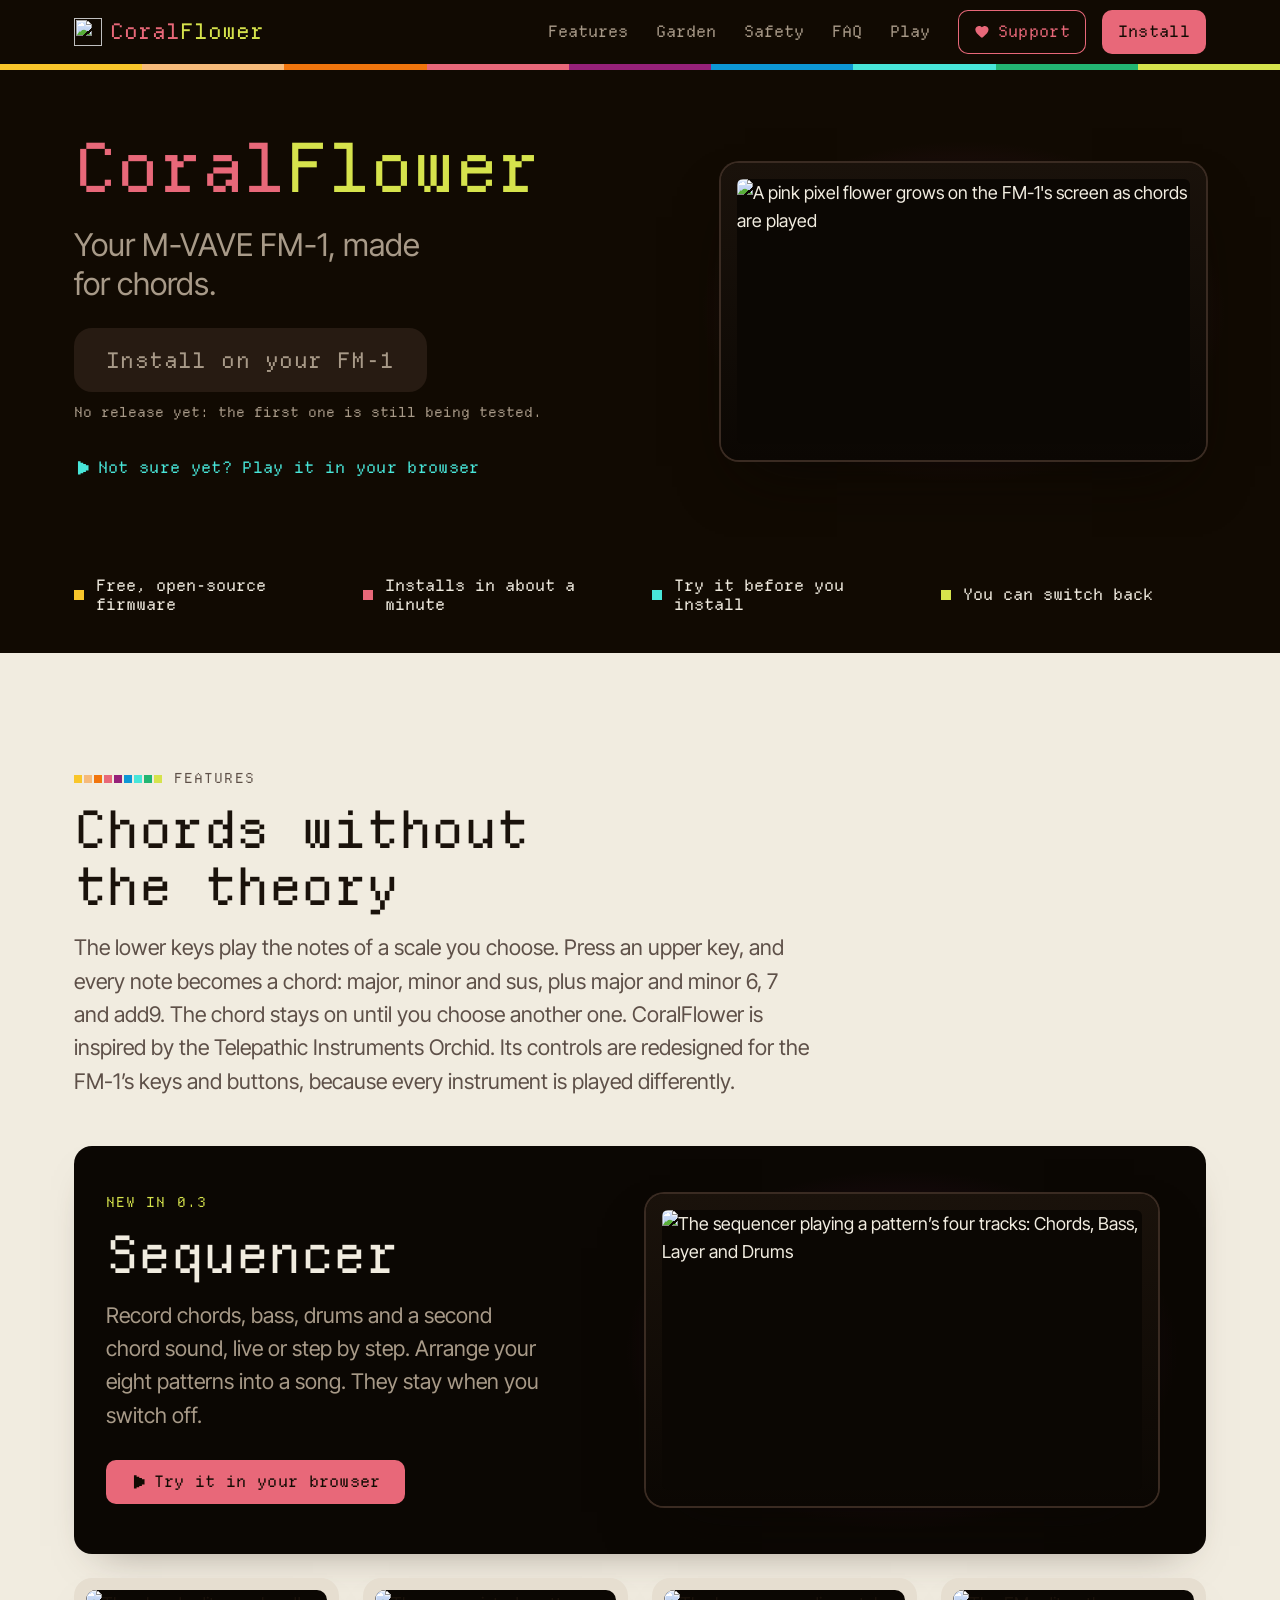
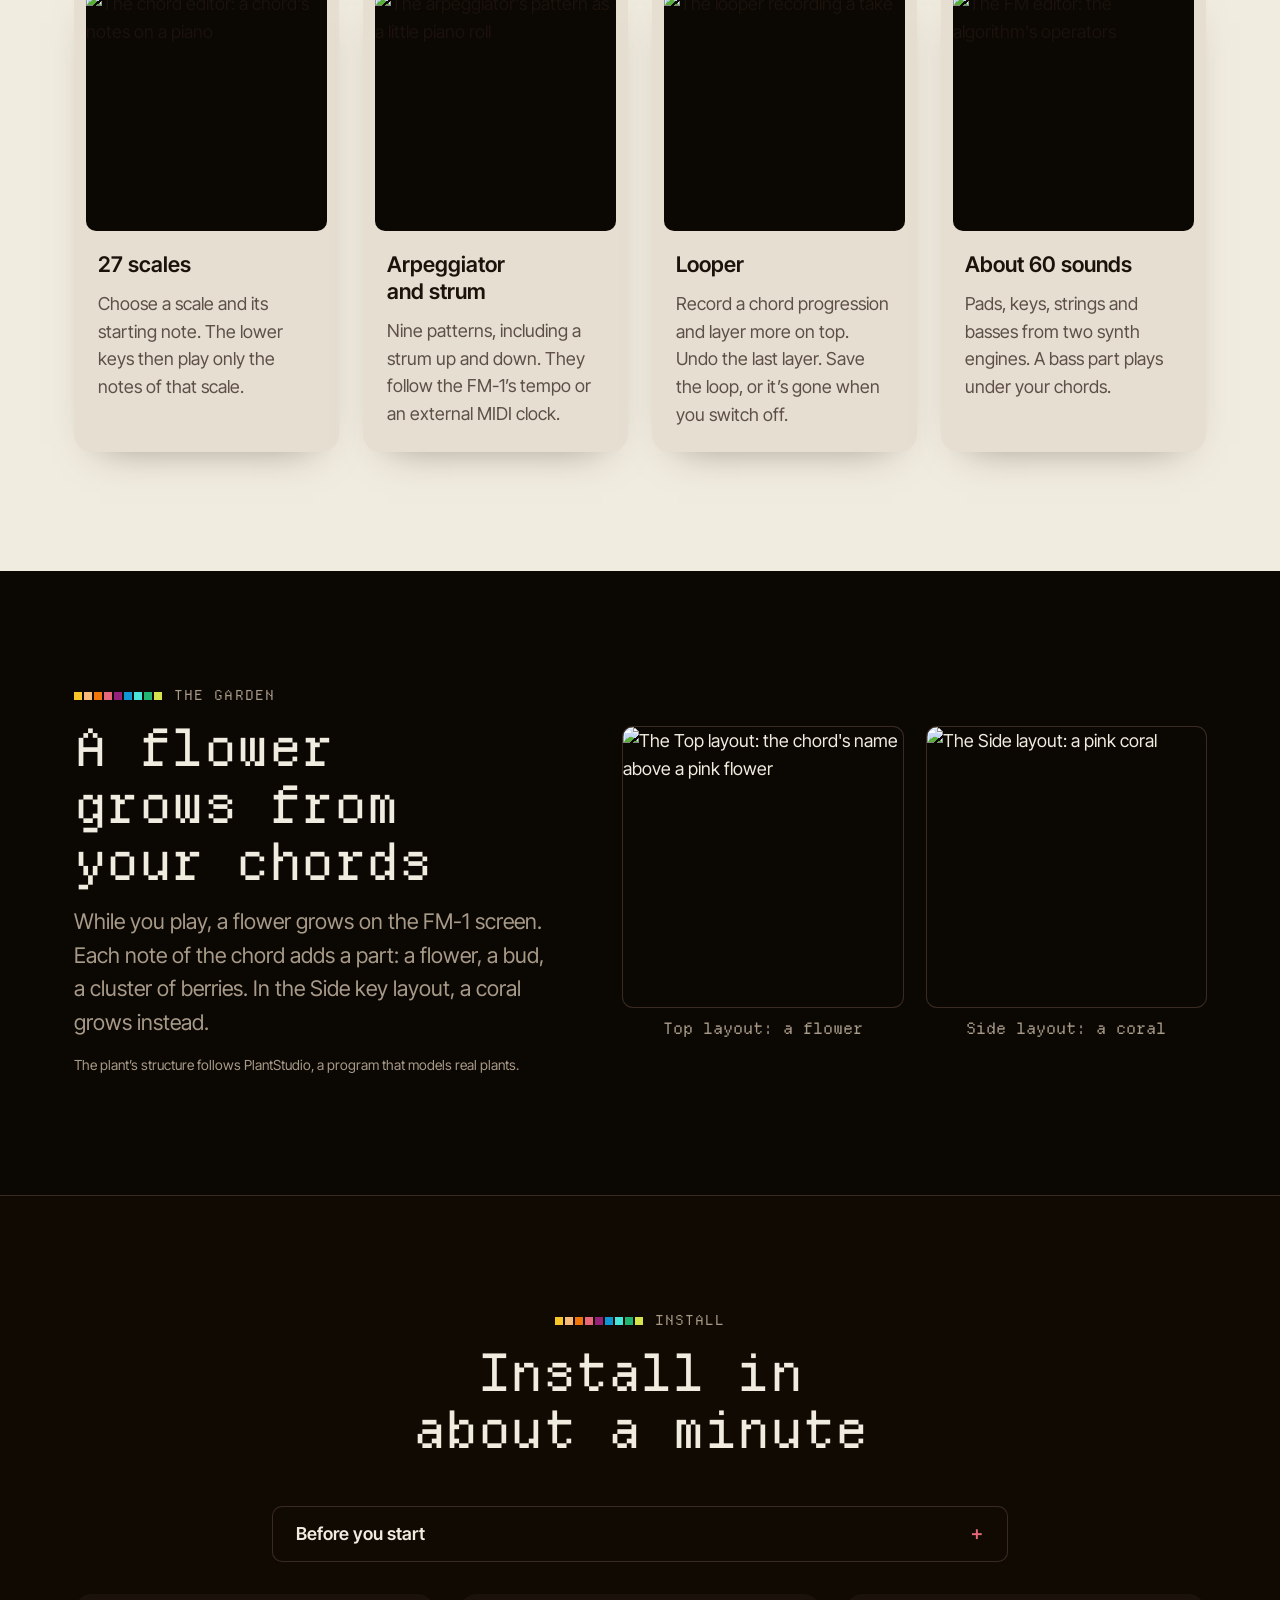
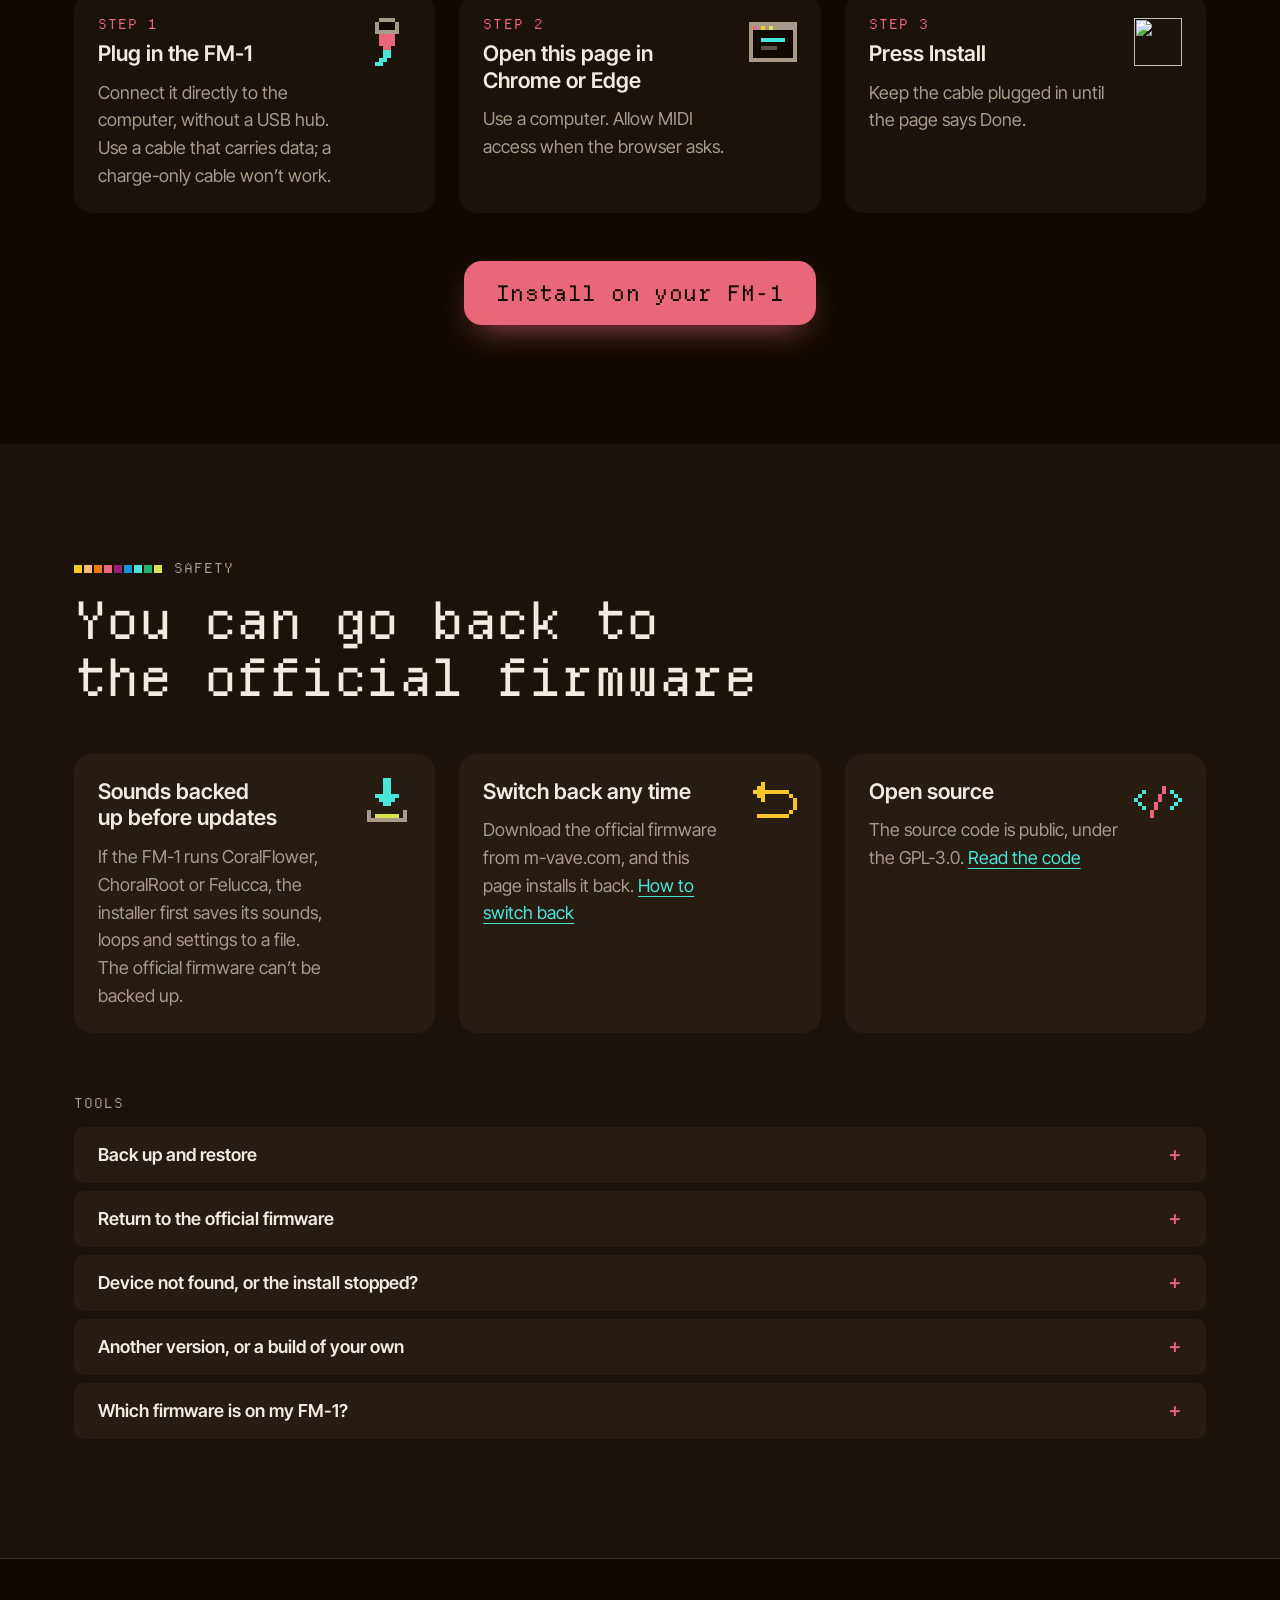
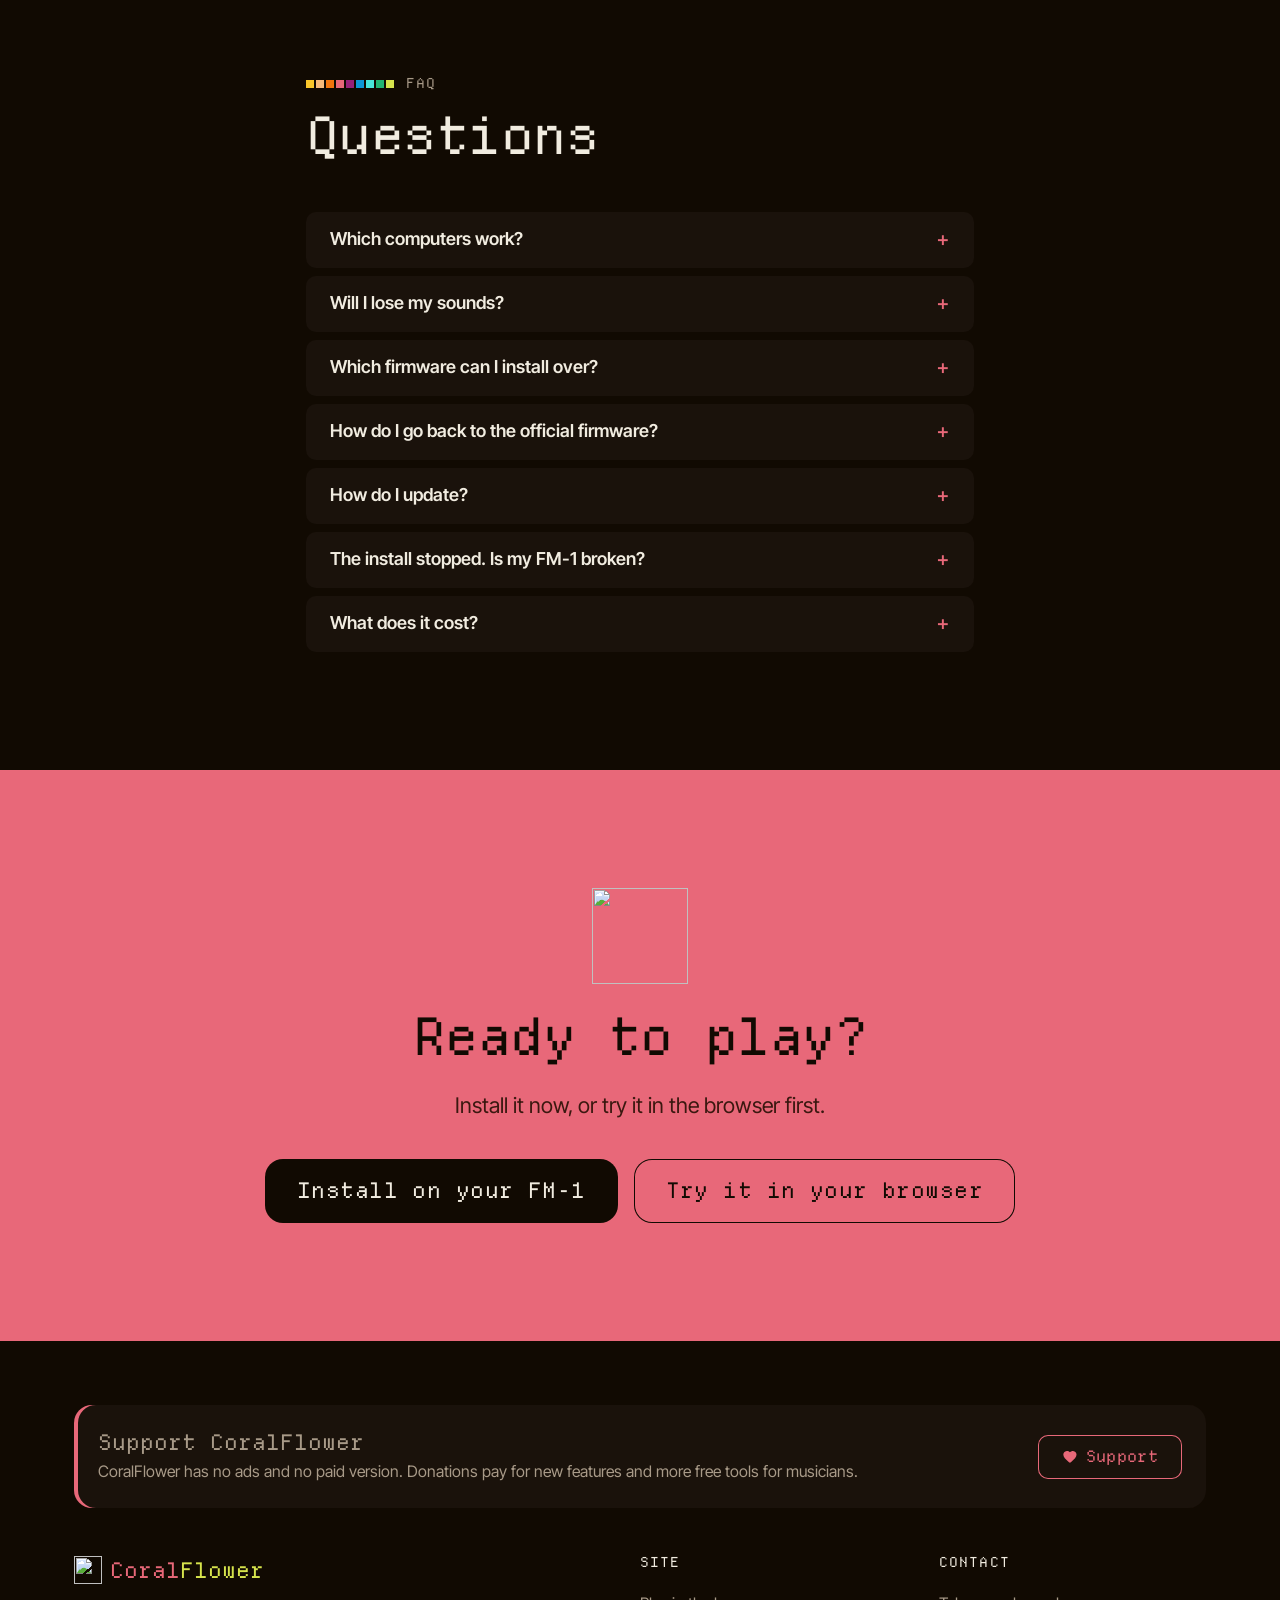
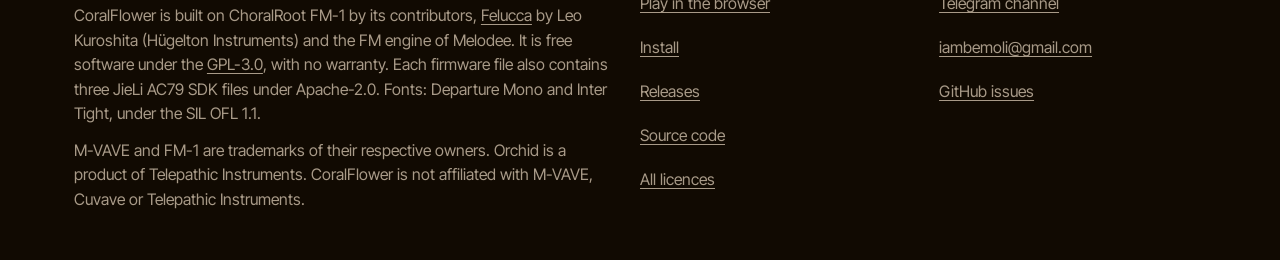
==== commit 40356bbb: "Site: the sequencer, featured in Features The copywriter's copy, a layout of the developer's own (th" ====
--- a/web/index.html
+++ b/web/index.html
@@ -66,6 +66,7 @@
           <div class="panel panel--ok" id="done" role="status" hidden>
             <p class="title" id="done-line"></p>
             <p>The FM-1 restarted with CoralFlower. You can unplug it now.</p>
+            <p id="done-backup">To keep a copy of your sounds and patterns, use “<a href="#backup">Back up and restore</a>” below while the FM-1 is plugged in.</p>
           </div>
           <div class="panel panel--bad" id="interrupted" role="alert" hidden>
             <h3>The install stopped. In most cases, you can start it again.</h3>
@@ -105,6 +106,18 @@
         <h2 class="display-2" id="features-title">Chords without the theory</h2>
         <p class="lead">The lower keys play the notes of a scale you choose. Press an upper key, and every note becomes a chord: major, minor and sus, plus major and minor 6, 7 and add9. The chord stays on until you choose another one. CoralFlower is inspired by the Telepathic Instruments Orchid. Its controls are redesigned for the FM-1’s keys and buttons, because every instrument is played differently.</p>
       </div>
+      <!-- the newest feature: a stage of its own on the cream, its screen playing, one action -->
+      <article class="feature-new scope-stage" aria-labelledby="seq-title">
+        <div class="feature-new__text">
+          <p class="feature-new__tag">New in 0.3</p>
+          <h3 class="feature-new__title" id="seq-title">Sequencer</h3>
+          <p class="feature-new__lead">Record chords, bass, drums and a second chord sound, live or step by step. Arrange your eight patterns into a song. They stay when you switch off.</p>
+          <a class="btn btn--primary feature-new__go" href="play/"><svg viewBox="0 0 12 12" aria-hidden="true"><path d="M3 1h2v1h2v1h2v1h2v4h-2v1h-2v1h-2v1h-2z"/></svg>Try it in your browser</a>
+        </div>
+        <div class="device feature-new__visual">
+          <div class="device__bezel"><img src="images/seq.gif" width="480" height="280" alt="The sequencer playing a pattern’s four tracks: Chords, Bass, Layer and Drums" loading="lazy"></div>
+        </div>
+      </article>
       <div class="grid grid--4">
         <article class="card card--feature">
           <div class="card__media"><img src="images/chord.png" width="480" height="480" alt="The chord editor: a chord's notes on a piano" loading="lazy"></div>
@@ -224,7 +237,7 @@
             <p class="note" id="backup-note" role="status" hidden></p>
             <div class="fold__cols">
               <div>
-                <p>A backup is one .json file. It holds everything saved on the FM-1: your settings, loops, sound banks and 32 user sounds.</p>
+                <p>A backup is one .json file. It holds everything saved on the FM-1: your settings, the loop, the sequencer’s patterns and song, sound banks and 32 user sounds.</p>
                 <p>Restore copies a backup onto the FM-1. It checks every part before it writes, then restarts the FM-1. Stop any loop first.</p>
                 <p>Backup and restore work with CoralFlower, ChoralRoot and Felucca. The official firmware can’t make backups.</p>
               </div>
@@ -370,7 +383,7 @@
       <p class="lead">Install it now, or try it in the browser first.</p>
       <div class="actions final__actions">
         <a class="btn btn--primary btn--lg" href="#install" data-install>Install on your FM-1</a>
-        <a class="btn btn--secondary btn--lg" href="play/">Try it in the browser</a>
+        <a class="btn btn--secondary btn--lg" href="play/">Try it in your browser</a>
       </div>
     </div>
   </section>
--- a/web/site.css
+++ b/web/site.css
@@ -64,11 +64,24 @@
   --glow-fade: rgb(150 33 121 / 0.08);         /* the glow's soft edge (a gradient, not a blur filter) */
   color-scheme: dark;
 }
-/* the stage: the black of the FM-1's screen, for the sections built around a picture */
+/* the stage: the black of the FM-1's screen, for the sections built around a picture (every role set, so a stage
+ * inside the cream reads as dark too) */
 .scope-stage {
   --color-bg: var(--c-night-950);
   --color-surface: var(--c-night-900);
+  --color-raised: var(--c-night-800);
+  --color-border: var(--c-night-700);
+  --color-border-strong: var(--c-ash-600);
+  --color-text: var(--c-cream-100);            /* 17.4:1 */
   --color-text-muted: var(--c-ash-300);        /* 7.31:1 */
+  --color-accent: var(--c-rose-500);
+  --color-accent-hover: var(--c-fire-400);
+  --color-on-accent: var(--c-night-900);
+  --color-link: var(--c-sea-400);
+  --color-focus: var(--c-fire-400);
+  --color-brand-a: var(--c-rose-500);
+  --color-brand-b: var(--c-lime-400);
+  color-scheme: dark;
   color: var(--color-text);
   background: var(--color-bg);
 }
@@ -480,6 +493,25 @@
   .hero { padding-top: var(--space-2xl); }
   .hero__grid { grid-template-columns: minmax(0, 6fr) minmax(0, 5fr); gap: var(--space-2xl); }
   .hero__visual { order: 0; }
+}
+
+/* the newest feature: a dark stage inside the cream features, its words beside its screen playing (on a phone the
+ * screen first, as in the hero); its one action is the page's second primary, a screen away from the first */
+.feature-new { display: grid; gap: var(--space-l); align-items: center; grid-template-columns: minmax(0, 1fr); margin-bottom: var(--space-m); padding: var(--space-l) var(--space-m); border-radius: var(--radius-l); overflow: clip; box-shadow: var(--shadow-paper); }
+.feature-new__visual { order: -1; width: 100%; max-width: 32rem; }   /* (its GIF at most 480 px: 2 x the screen, crisp) */
+.feature-new__text { display: grid; gap: var(--space-s); justify-items: start; }
+.feature-new__tag { font: var(--fs-xs) / var(--lh-display) var(--font-display); letter-spacing: var(--ls-caps); text-transform: uppercase; color: var(--color-brand-b); }
+.feature-new__title { font: var(--fs-2xl) / var(--lh-heading) var(--font-display); letter-spacing: var(--ls-display); }
+.feature-new__lead { max-width: 38ch; font-size: var(--fs-lg); color: var(--color-text-muted); }
+.feature-new__go { margin-top: var(--space-xs); }
+@media (max-width: 39.99rem) {                   /* (a phone: the screen as wide as the frames around it allow) */
+  .feature-new { gap: var(--space-m); padding: var(--space-s) var(--space-s) var(--space-m); }
+  .feature-new .device__bezel { padding: var(--space-xs); }
+  .feature-new__go { padding-inline: var(--space-s); }   /* (its label on one line down to a 340 px phone) */
+}
+@media (min-width: 60rem) {
+  .feature-new { grid-template-columns: minmax(0, 5fr) minmax(0, 6fr); gap: var(--space-2xl); padding: var(--space-xl) var(--space-xl) var(--space-xl) var(--space-l); }
+  .feature-new__visual { order: 0; justify-self: end; }
 }
 
 /* garden: the text beside two screens */
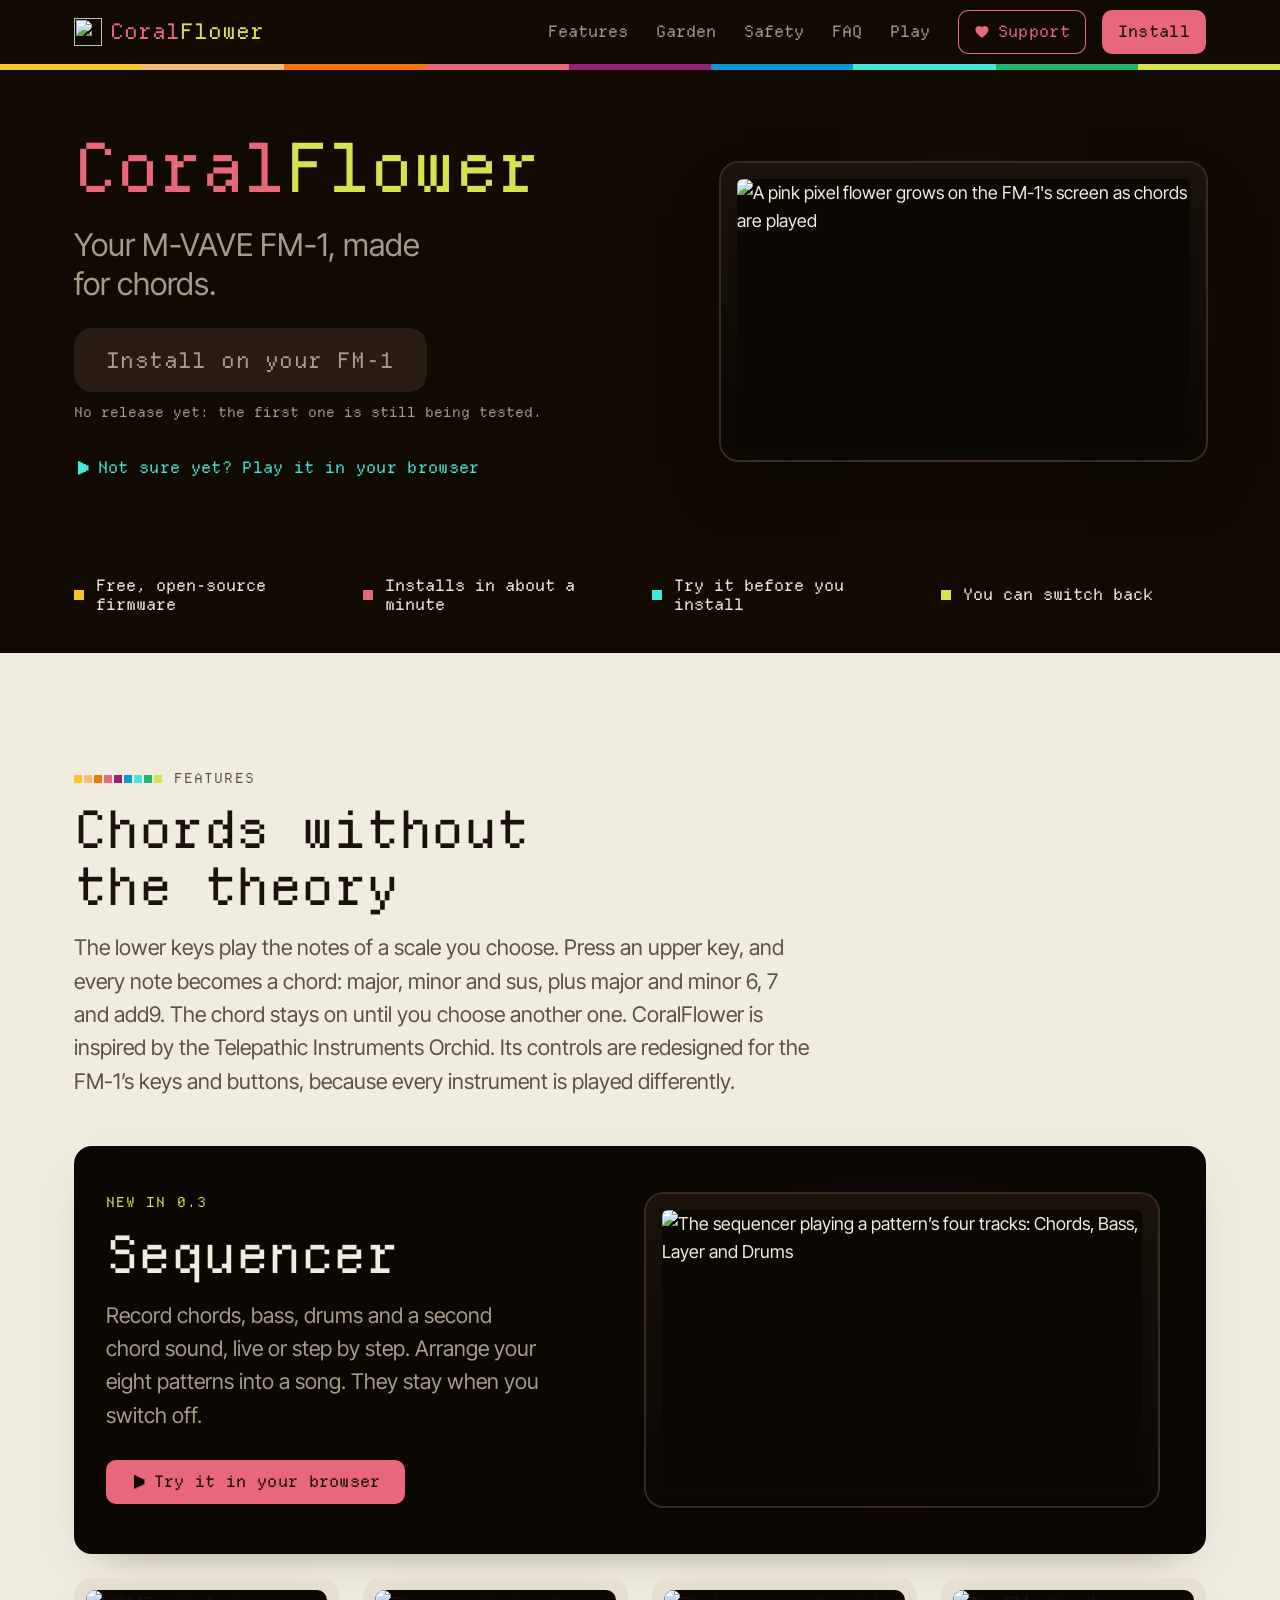
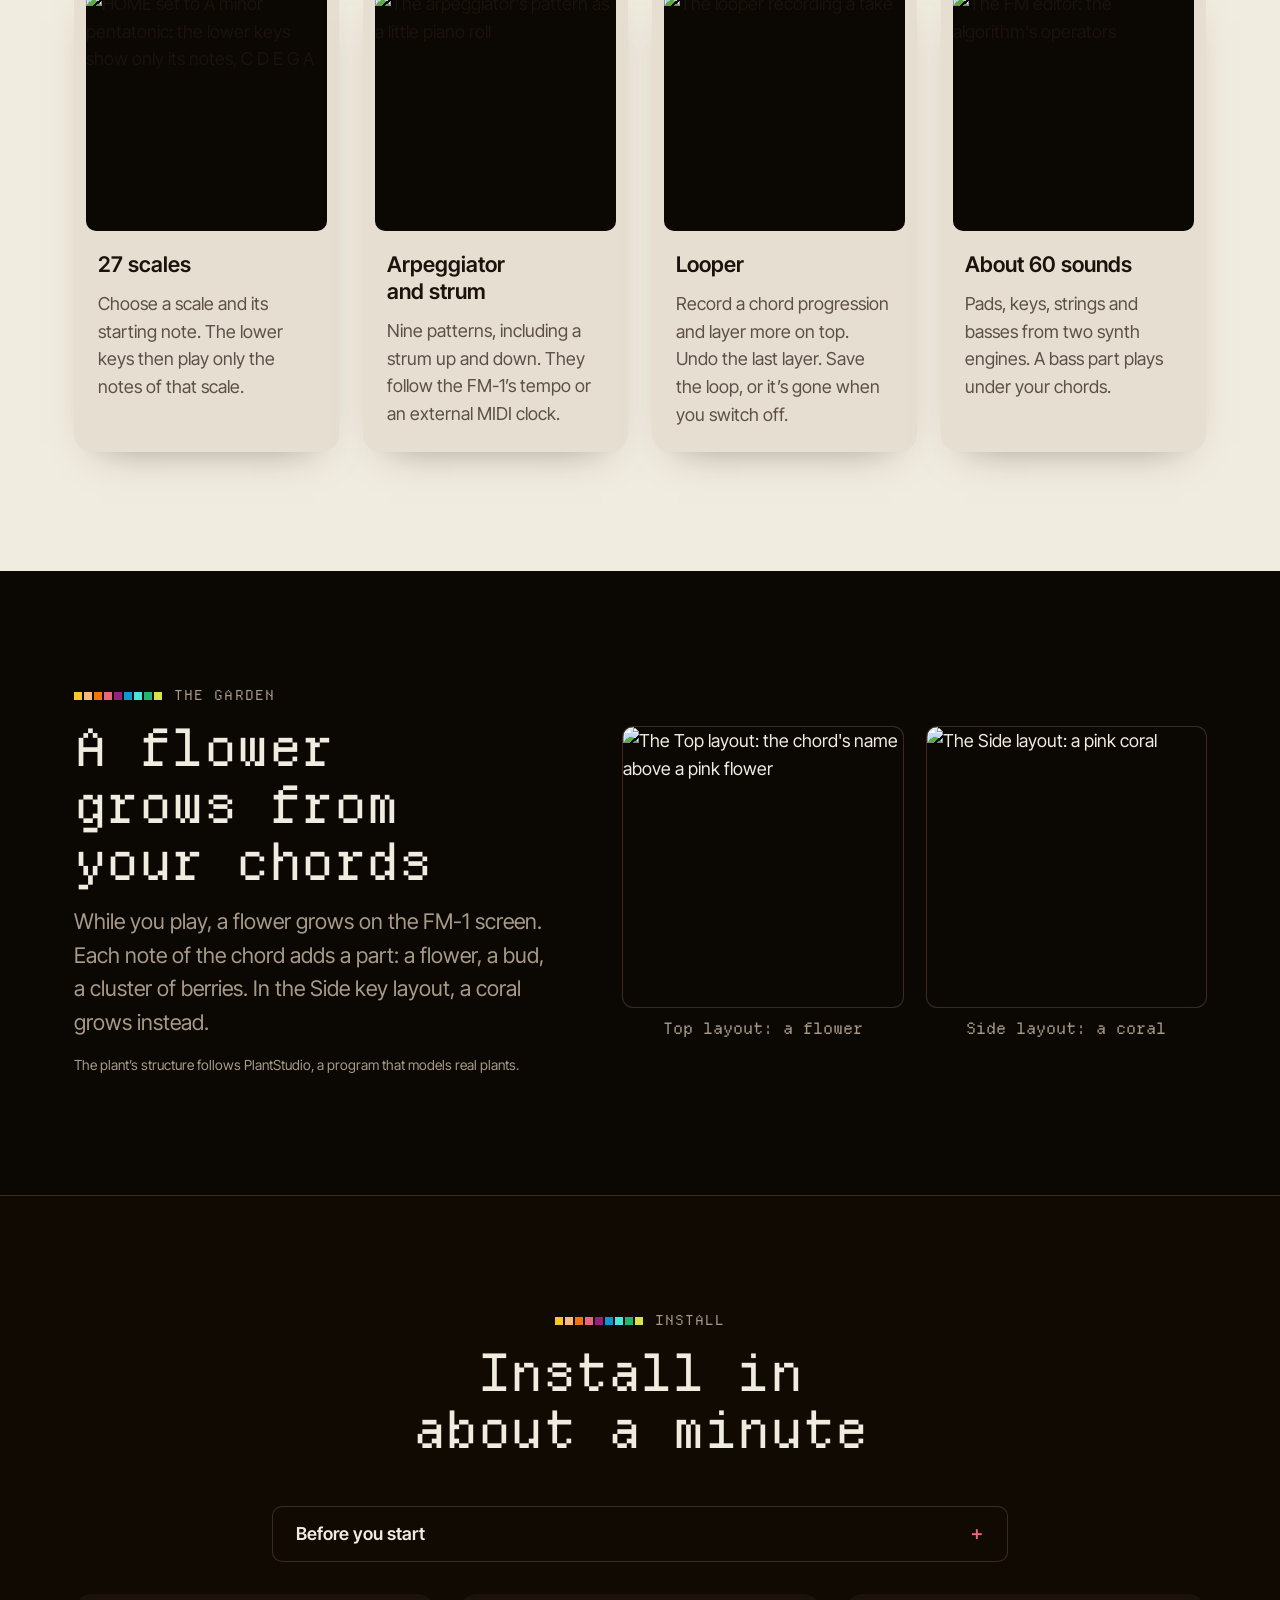
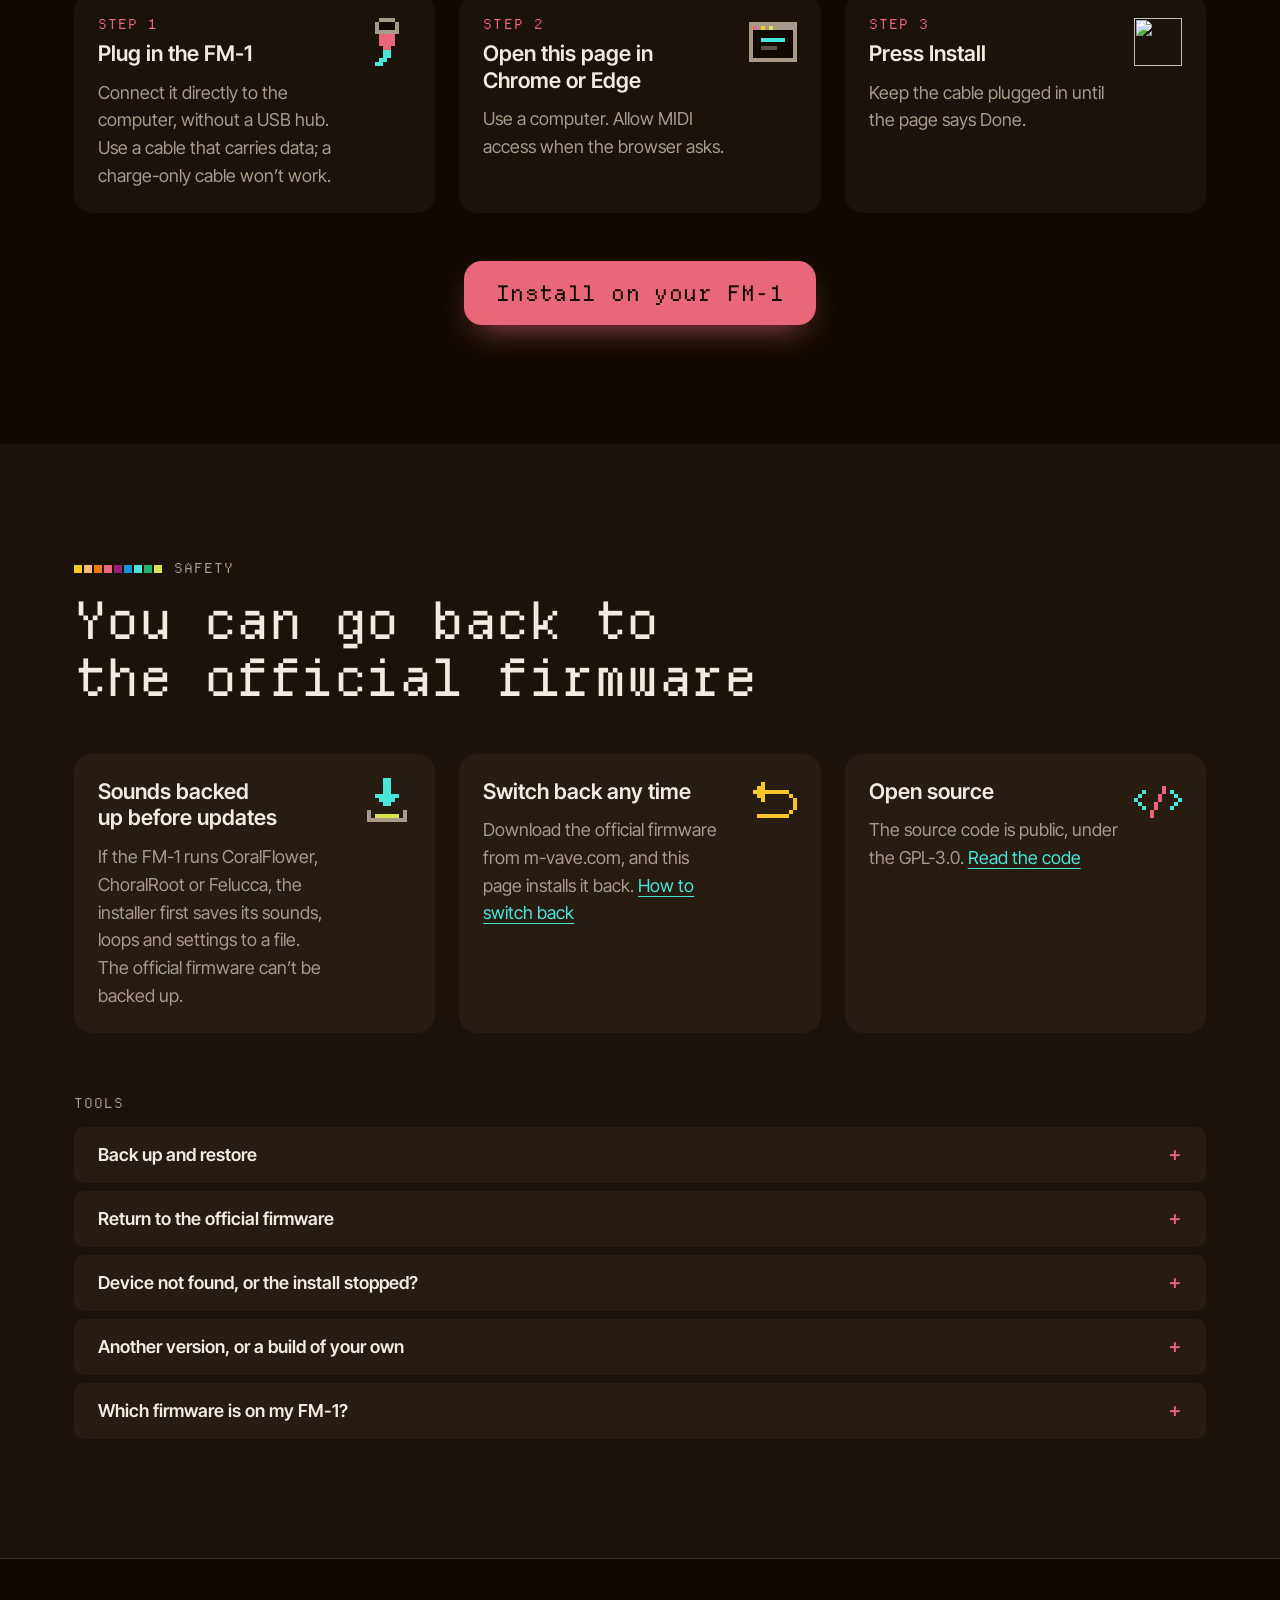
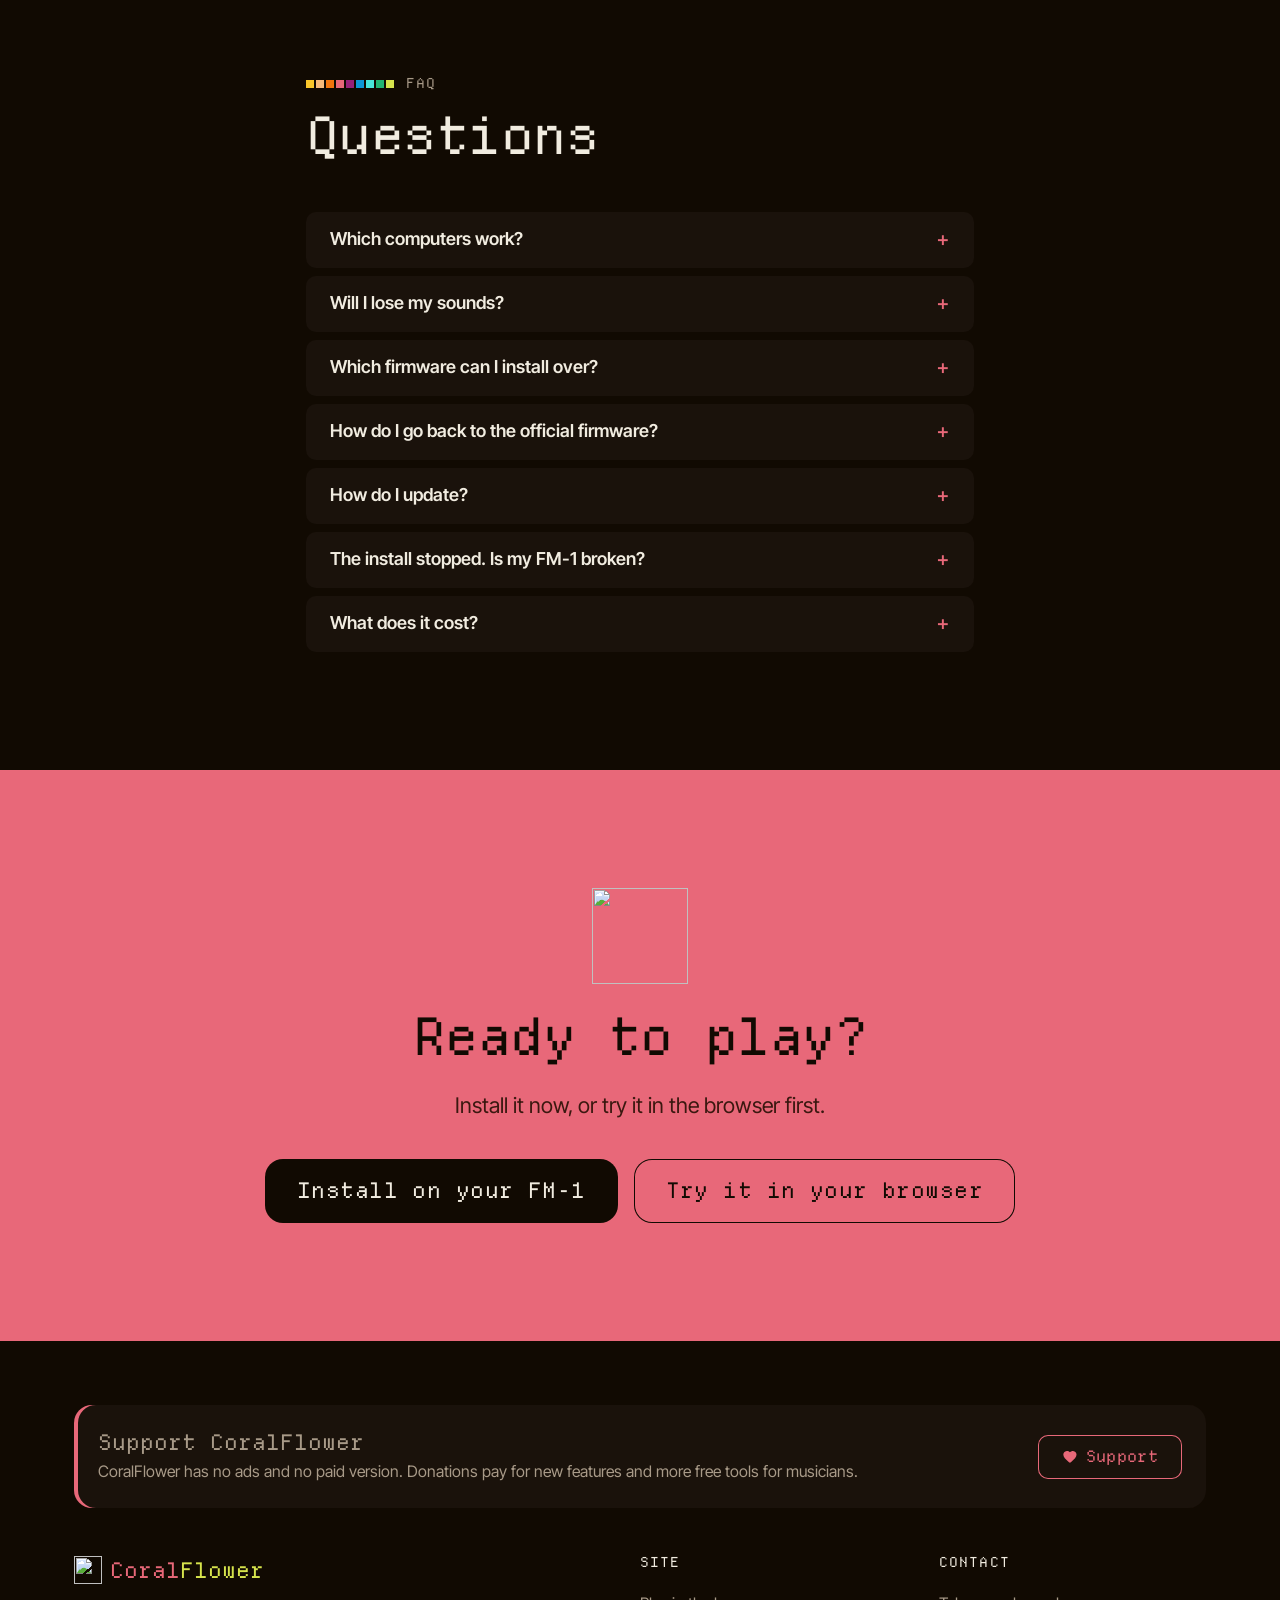
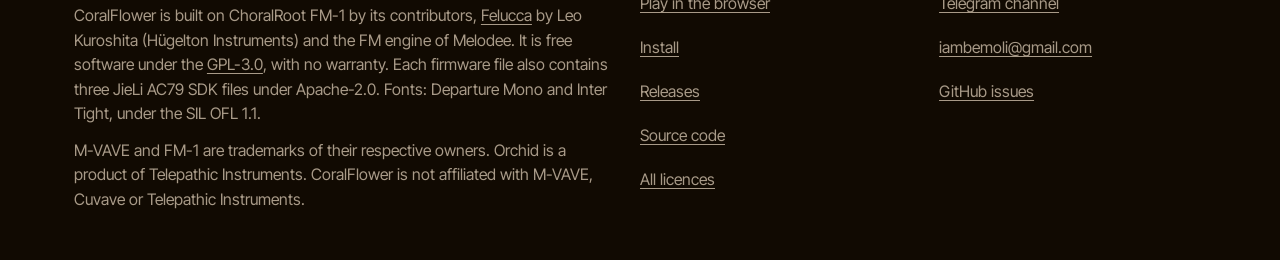
==== commit 15774303: "Site: the "27 scales" card shows a scale Its picture was the chord editor (the copywriter noticed). " ====
--- a/web/index.html
+++ b/web/index.html
@@ -120,7 +120,7 @@
       </article>
       <div class="grid grid--4">
         <article class="card card--feature">
-          <div class="card__media"><img src="images/chord.png" width="480" height="480" alt="The chord editor: a chord's notes on a piano" loading="lazy"></div>
+          <div class="card__media"><img src="images/scale.png" width="480" height="480" alt="HOME set to A minor pentatonic: the lower keys show only its notes, C D E G A" loading="lazy"></div>
           <h3 class="card__title">27 scales</h3>
           <p class="card__text">Choose a scale and its starting note. The lower keys then play only the notes of that scale.</p>
         </article>
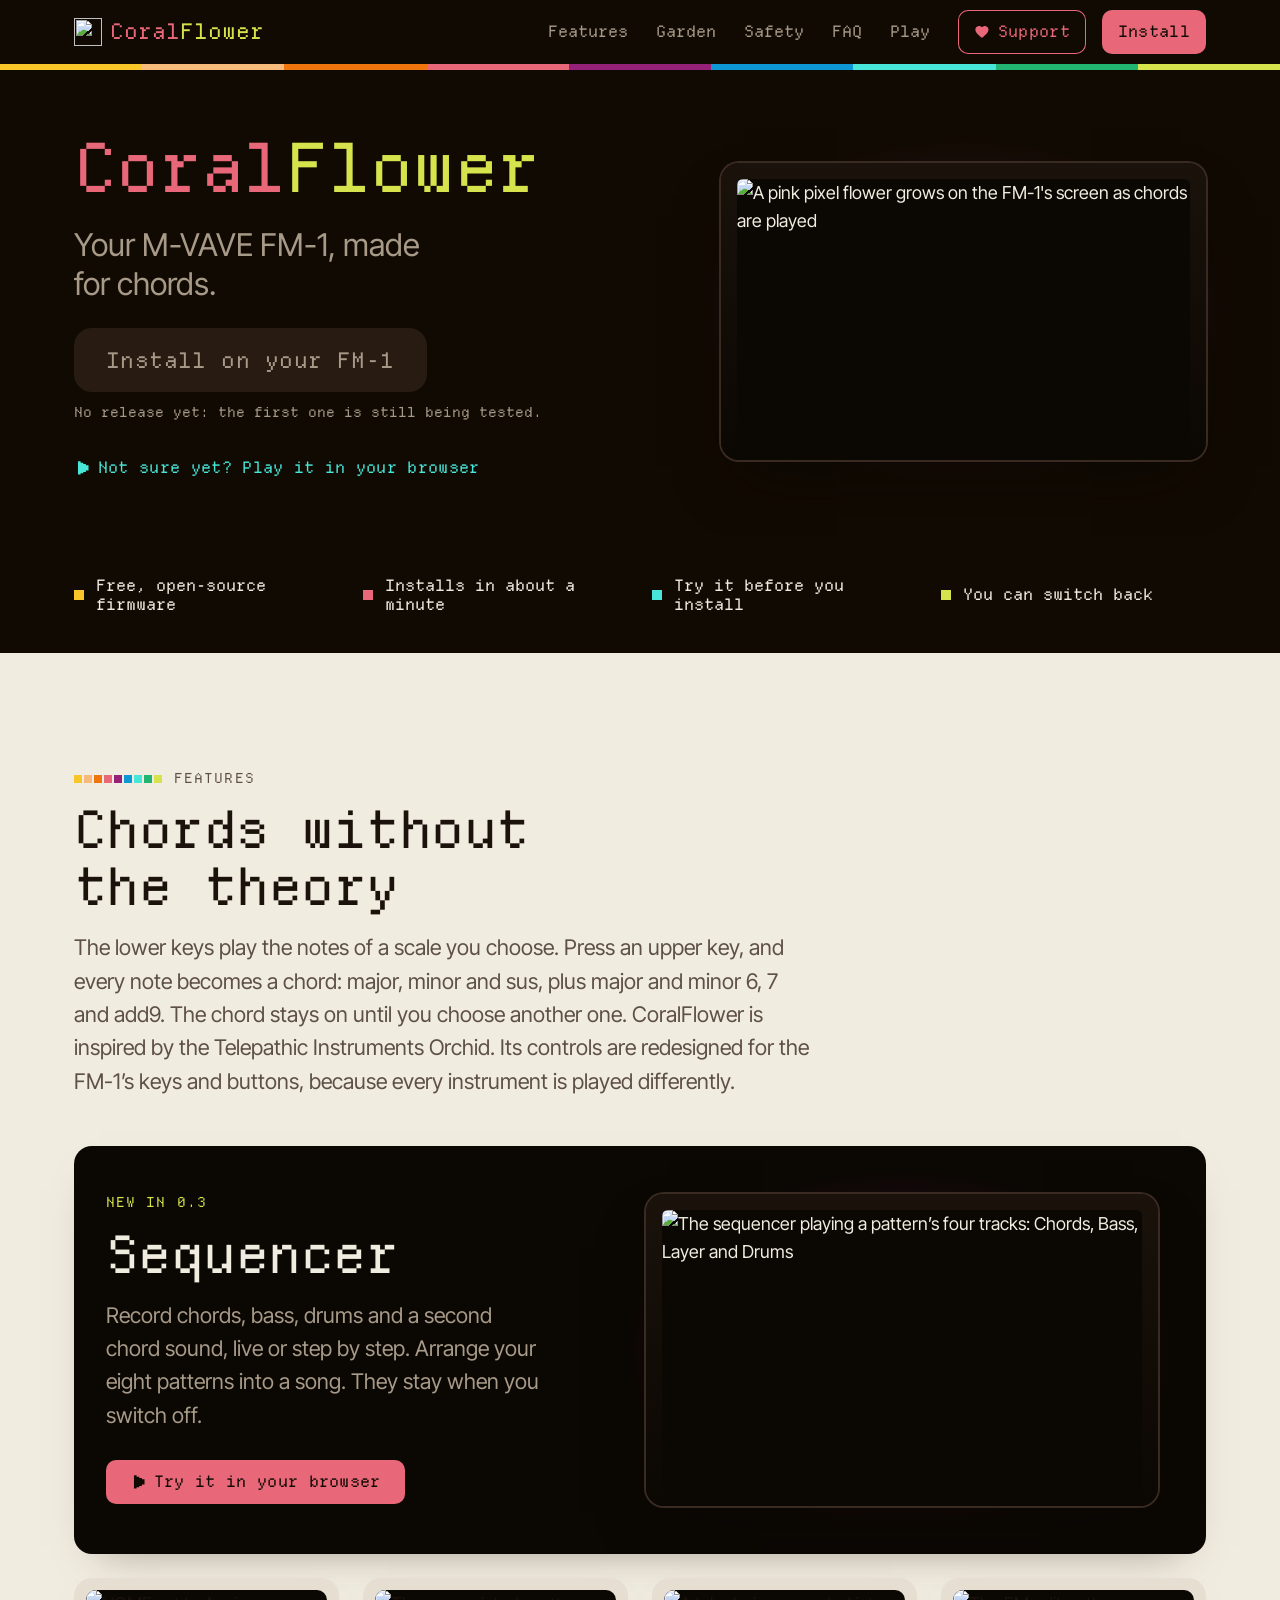
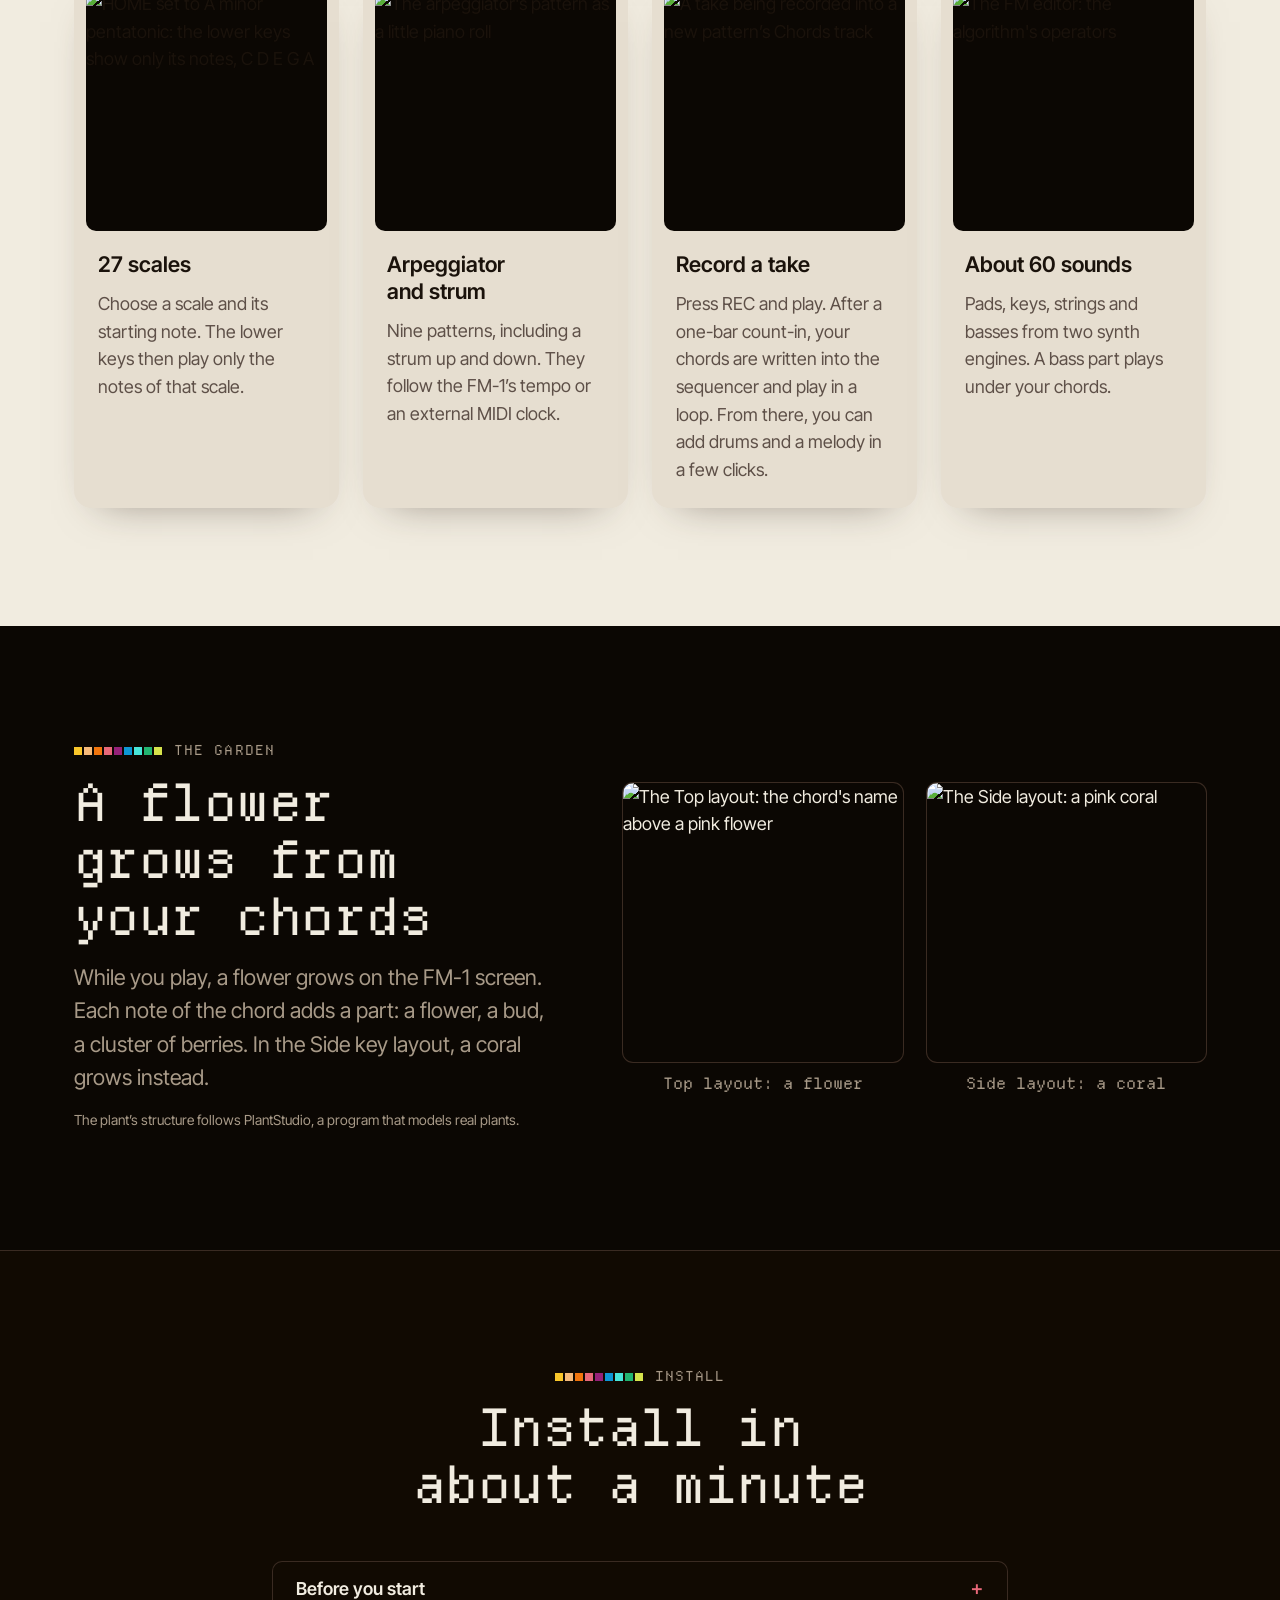
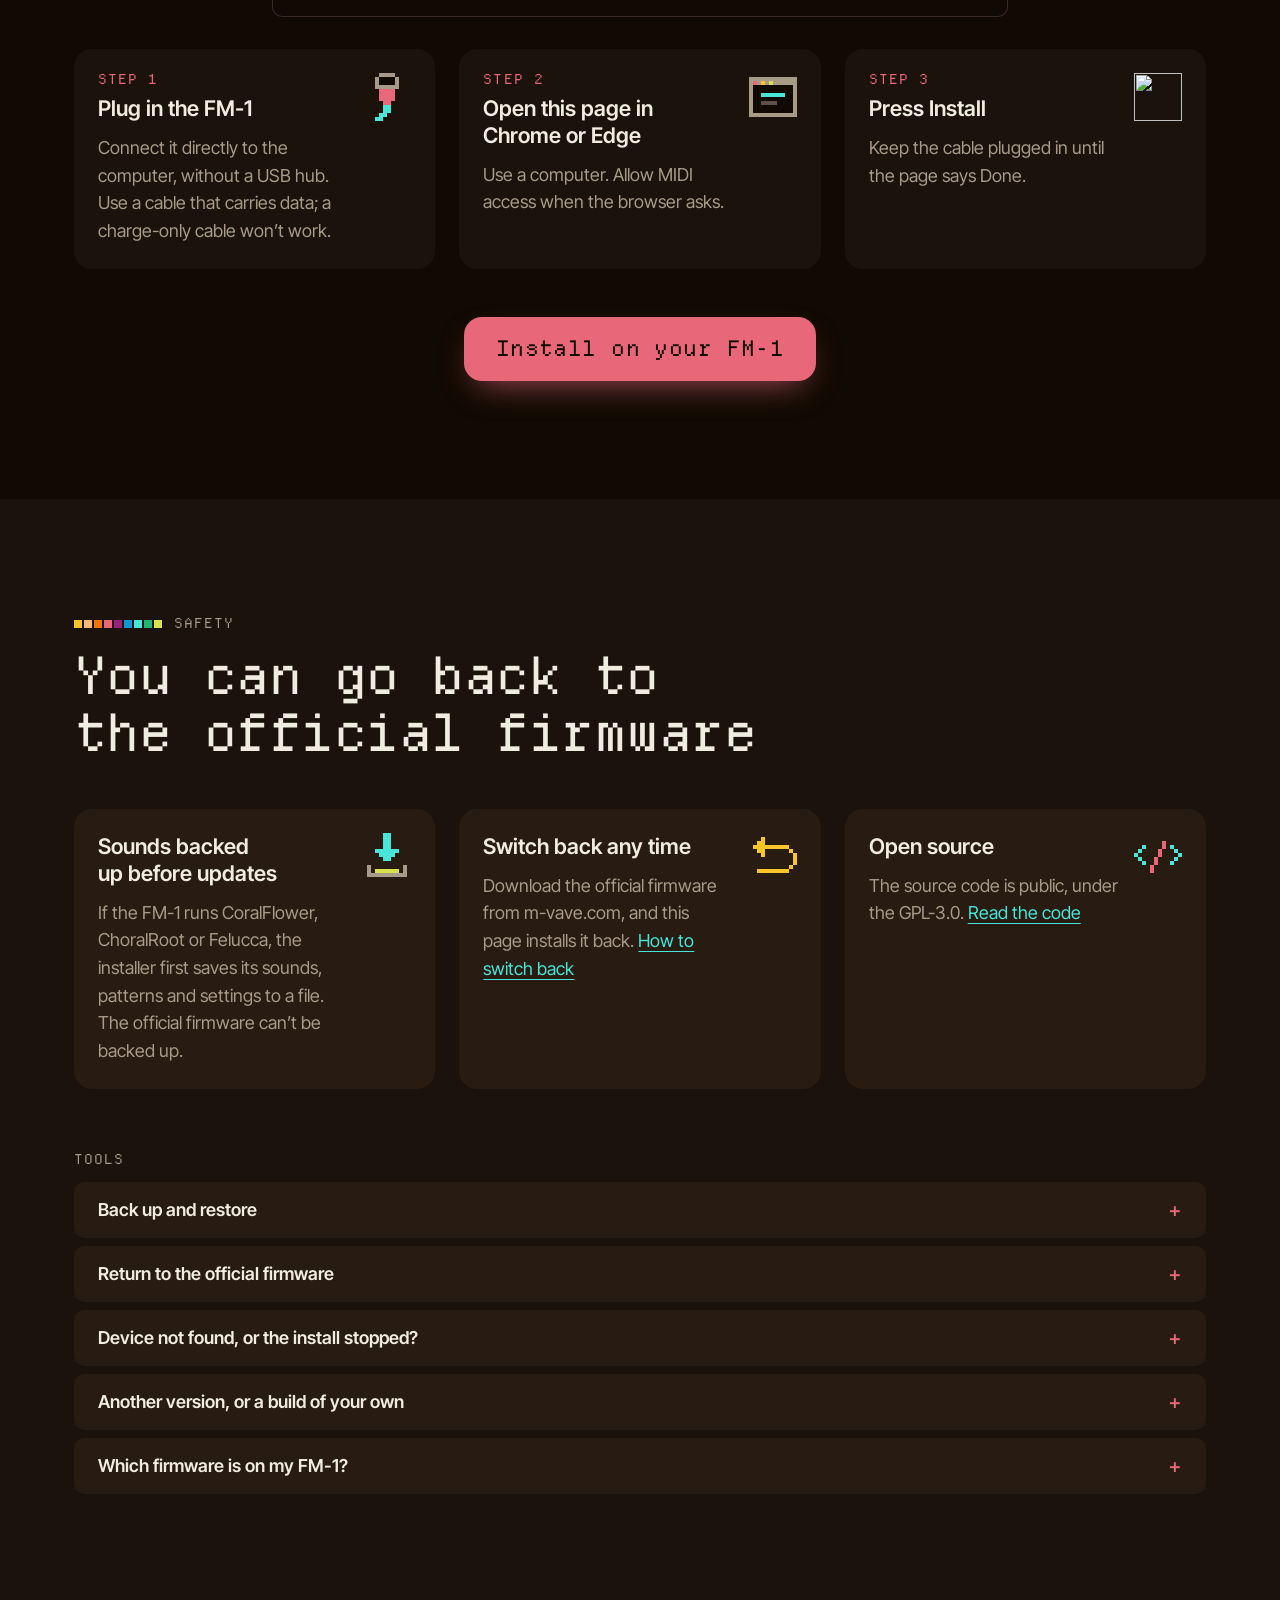
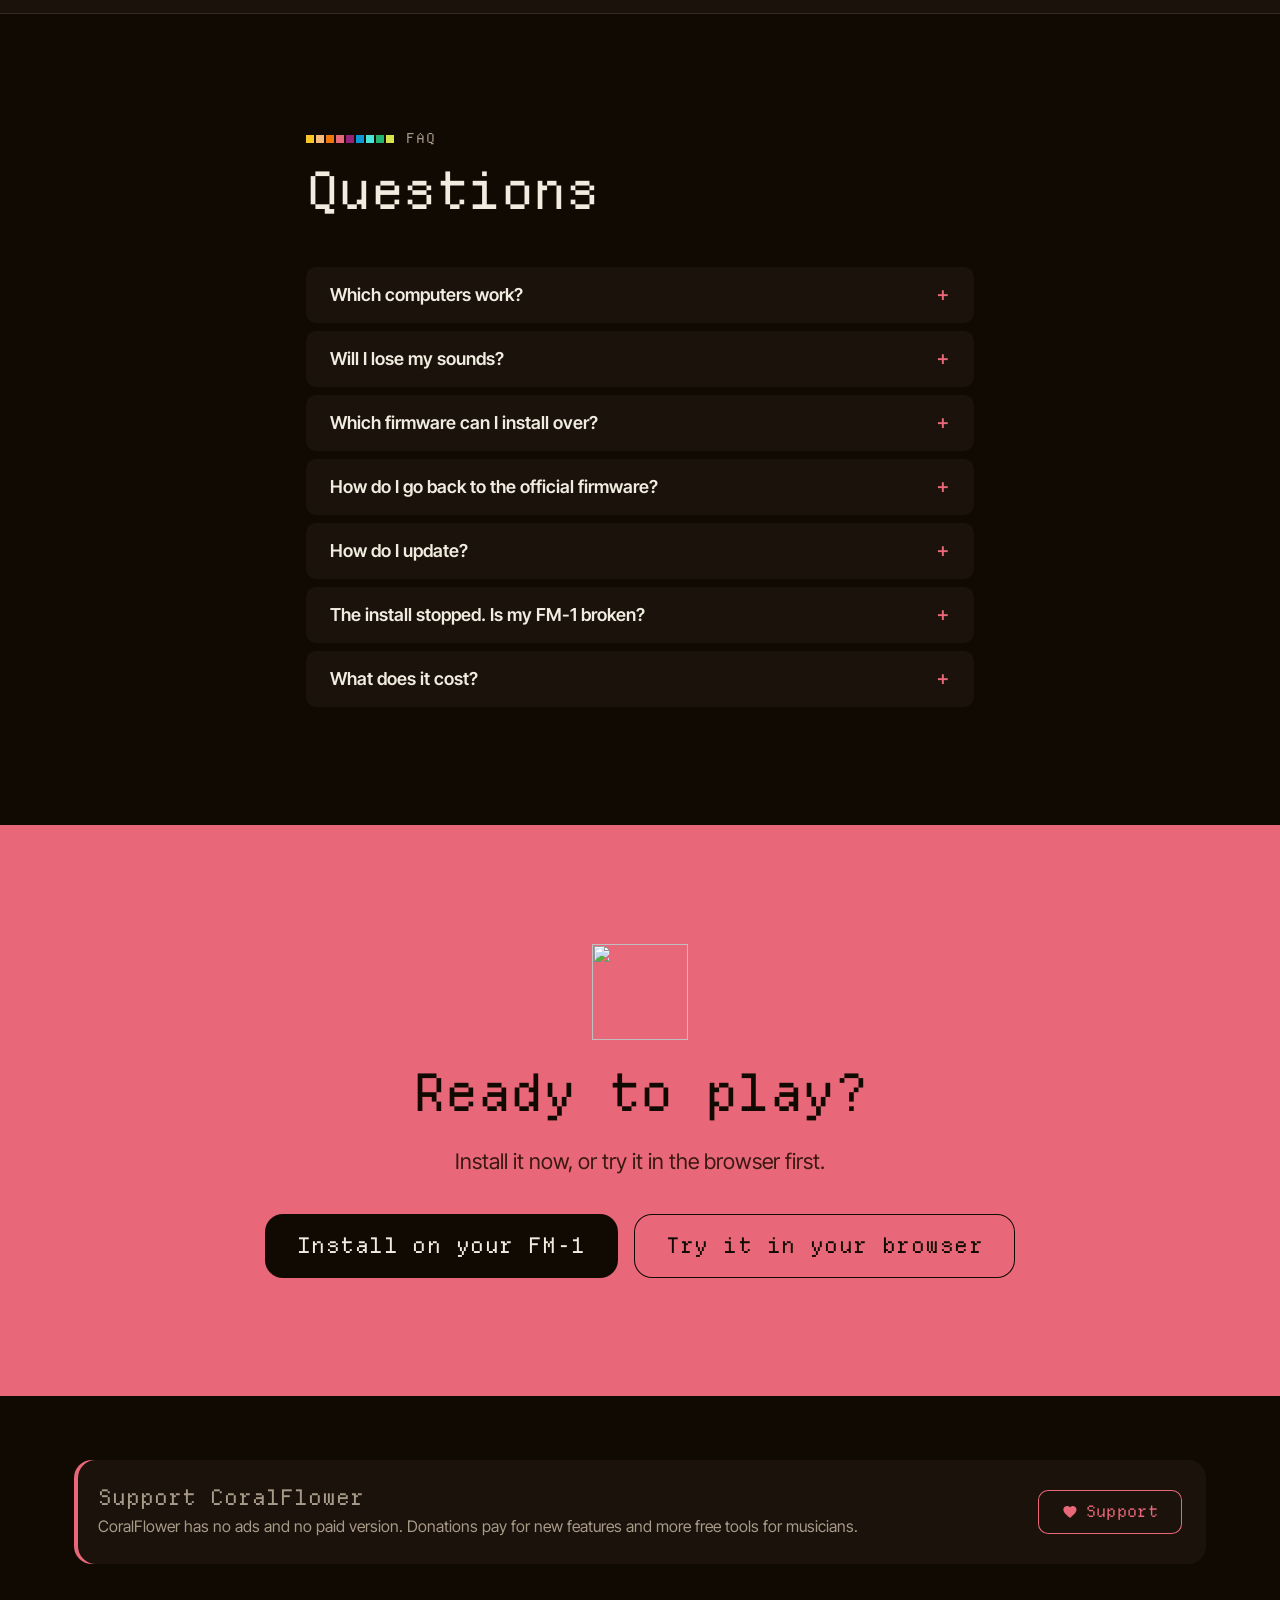
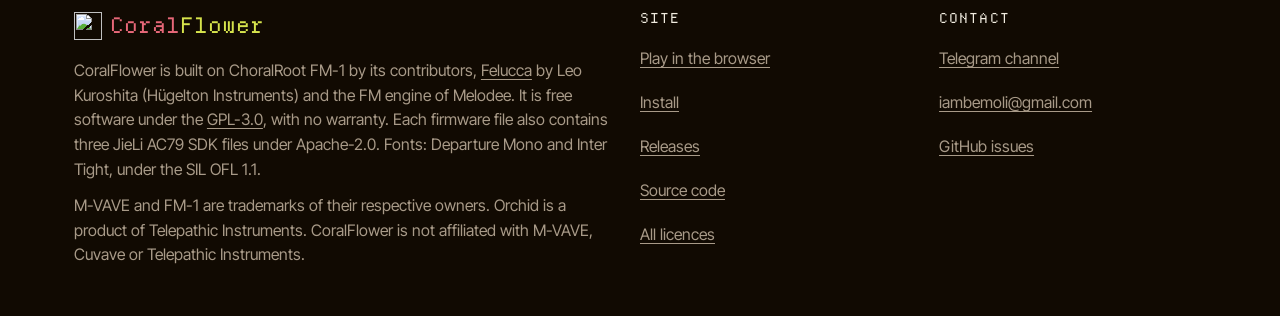
==== commit fc6a1f32: "Site and README: CoralFlower 0.4 (v0.4, sha256 checked) - The installer's list: 0.4 first, its sha25" ====
--- a/web/index.html
+++ b/web/index.html
@@ -130,9 +130,9 @@
           <p class="card__text">Nine patterns, including a strum up and down. They follow the FM-1’s tempo or an external MIDI clock.</p>
         </article>
         <article class="card card--feature">
-          <div class="card__media"><img src="images/looper.png" width="480" height="480" alt="The looper recording a take" loading="lazy"></div>
-          <h3 class="card__title">Looper</h3>
-          <p class="card__text">Record a chord progression and layer more on top. Undo the last layer. Save the loop, or it’s gone when you switch off.</p>
+          <div class="card__media"><img src="images/take.png" width="480" height="480" alt="A take being recorded into a new pattern’s Chords track" loading="lazy"></div>
+          <h3 class="card__title">Record a take</h3>
+          <p class="card__text">Press REC and play. After a one-bar count-in, your chords are written into the sequencer and play in a loop. From there, you can add drums and a melody in a few clicks.</p>
         </article>
         <article class="card card--feature">
           <div class="card__media"><img src="images/fm-voice.png" width="480" height="480" alt="The FM editor: the algorithm's operators" loading="lazy"></div>
@@ -214,7 +214,7 @@
         <div class="card card--icon">
           <svg class="pixel-icon" viewBox="0 0 12 12" width="48" height="48" aria-hidden="true"><path class="px-sea" d="M5 0h2v1h-2zM5 1h2v1h-2zM5 2h2v1h-2zM5 3h2v1h-2zM3 4h6v1h-6zM4 5h4v1h-4zM5 6h2v1h-2z"/><path class="px-ash" d="M1 8h1v1h-1zM10 8h1v1h-1zM1 9h1v1h-1zM10 9h1v1h-1zM1 10h10v1h-10z"/><path class="px-lime" d="M3 9h6v1h-6z"/></svg>
           <h3 class="card__title">Sounds backed up before updates</h3>
-          <p class="card__text">If the FM-1 runs CoralFlower, ChoralRoot or Felucca, the installer first saves its sounds, loops and settings to a file. The official firmware can’t be backed up.</p>
+          <p class="card__text">If the FM-1 runs CoralFlower, ChoralRoot or Felucca, the installer first saves its sounds, patterns and settings to a file. The official firmware can’t be backed up.</p>
         </div>
         <div class="card card--icon">
           <svg class="pixel-icon" viewBox="0 0 12 12" width="48" height="48" aria-hidden="true"><path class="px-fire" d="M3 1h1v1h-1zM2 2h2v1h-2zM1 3h9v1h-9zM2 4h2v1h-2zM10 4h1v1h-1zM3 5h1v1h-1zM11 5h1v1h-1zM11 6h1v1h-1zM11 7h1v1h-1zM10 8h1v1h-1zM2 9h8v1h-8z"/></svg>
@@ -237,8 +237,8 @@
             <p class="note" id="backup-note" role="status" hidden></p>
             <div class="fold__cols">
               <div>
-                <p>A backup is one .json file. It holds everything saved on the FM-1: your settings, the loop, the sequencer’s patterns and song, sound banks and 32 user sounds.</p>
-                <p>Restore copies a backup onto the FM-1. It checks every part before it writes, then restarts the FM-1. Stop any loop first.</p>
+                <p>A backup is one .json file. It holds everything saved on the FM-1: your settings, the sequencer’s patterns and song, sound banks and 32 user sounds.</p>
+                <p>Restore copies a backup onto the FM-1. It checks every part before it writes, then restarts the FM-1.</p>
                 <p>Backup and restore work with CoralFlower, ChoralRoot and Felucca. The official firmware can’t make backups.</p>
               </div>
               <div>
@@ -259,7 +259,7 @@
           <div class="fold__body">
             <div class="fold__cols">
               <div>
-                <p class="note note--warn">The official firmware can’t use CoralFlower’s sounds, loops or settings, so this page saves them to a backup file first.</p>
+                <p class="note note--warn">The official firmware can’t use CoralFlower’s sounds, patterns or settings, so this page saves them to a backup file first.</p>
                 <p>Download the official FM-1 V15 from <a href="https://www.m-vave.com/download" target="_blank" rel="noopener">M-VAVE Downloads</a>. Then choose its FM-1.fwsc file here, exactly as downloaded. Your browser checks the file, and nothing is uploaded.</p>
               </div>
               <div>
@@ -497,7 +497,7 @@
     backupSaved: "Backup saved: ",
     noBackup: "This FM-1 can’t be backed up from here (it runs the official firmware or an older Felucca).",
     noBackupCf: "This CoralFlower build can’t make a backup, so the installer skips the backup. Your sounds and settings stay safe: the update only rewrites the firmware.",
-    noBackupConfirm: "The FM-1 couldn’t be backed up. Install anyway, without a backup? Its saved sounds, loops and settings may be lost.",
+    noBackupConfirm: "The FM-1 couldn’t be backed up. Install anyway, without a backup? Its saved sounds, patterns and settings may be lost.",
     restoreOffer: "CoralFlower is installed. Restore the backup you just saved (settings, user sounds, FM6 patches)?",
     restoreConfirm: "Restore this backup onto the FM-1? It replaces what the FM-1 has saved, and the FM-1 restarts afterwards.",
     restoring: "Restoring ",
@@ -521,8 +521,8 @@
     stockError: "Not the official firmware file: ",
     stockWrongFile: "Choose the unmodified official FM-1 V15 file (FM-1.fwsc).",
     stockDnLine: "The FM-1 now runs the official V15 ({identity}).",
-    stockDnSaved: "CoralFlower’s sounds, loops and settings are in the backup saved before the write: {file}.",
-    stockDnEarlier: "No backup was saved this time. CoralFlower’s sounds, loops and settings are in the backup you saved earlier.",
+    stockDnSaved: "CoralFlower’s sounds, patterns and settings are in the backup saved before the write: {file}.",
+    stockDnEarlier: "No backup was saved this time. CoralFlower’s sounds, patterns and settings are in the backup you saved earlier.",
   },
 };
 const lang = "en";
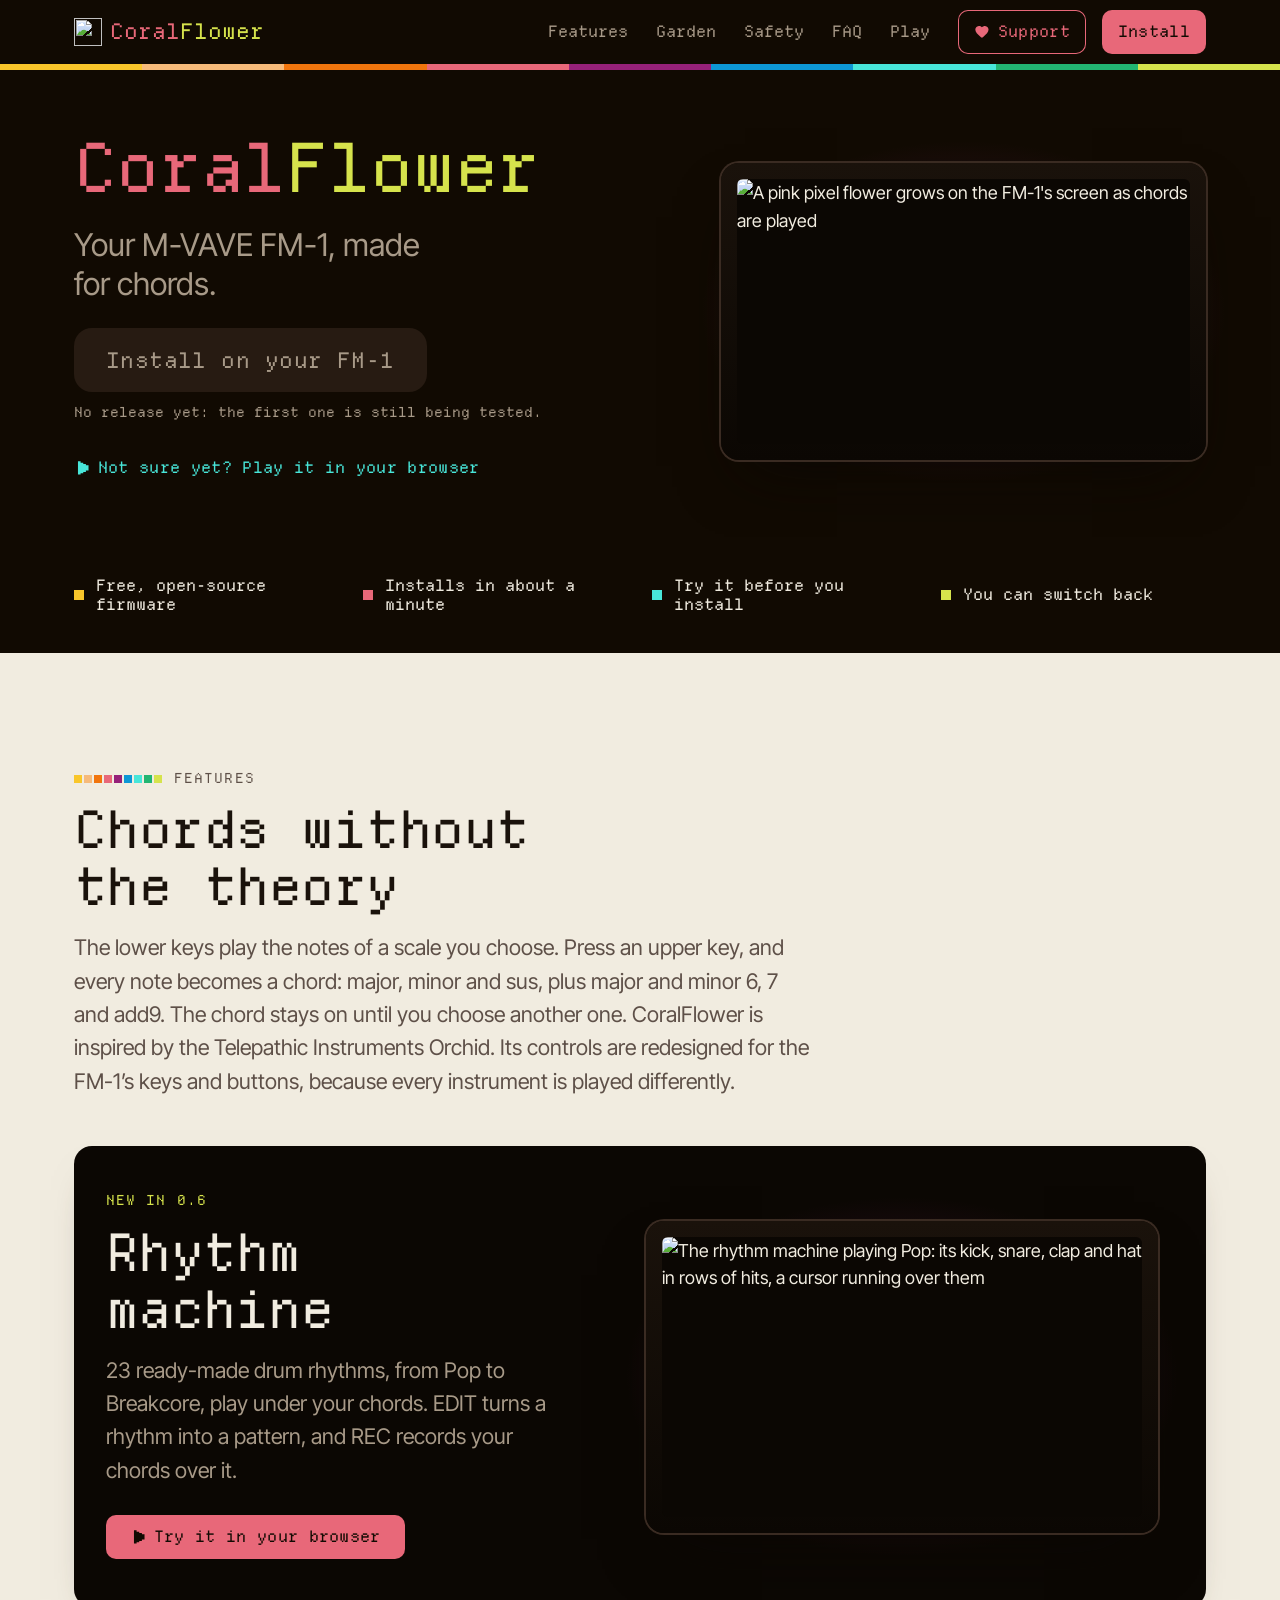
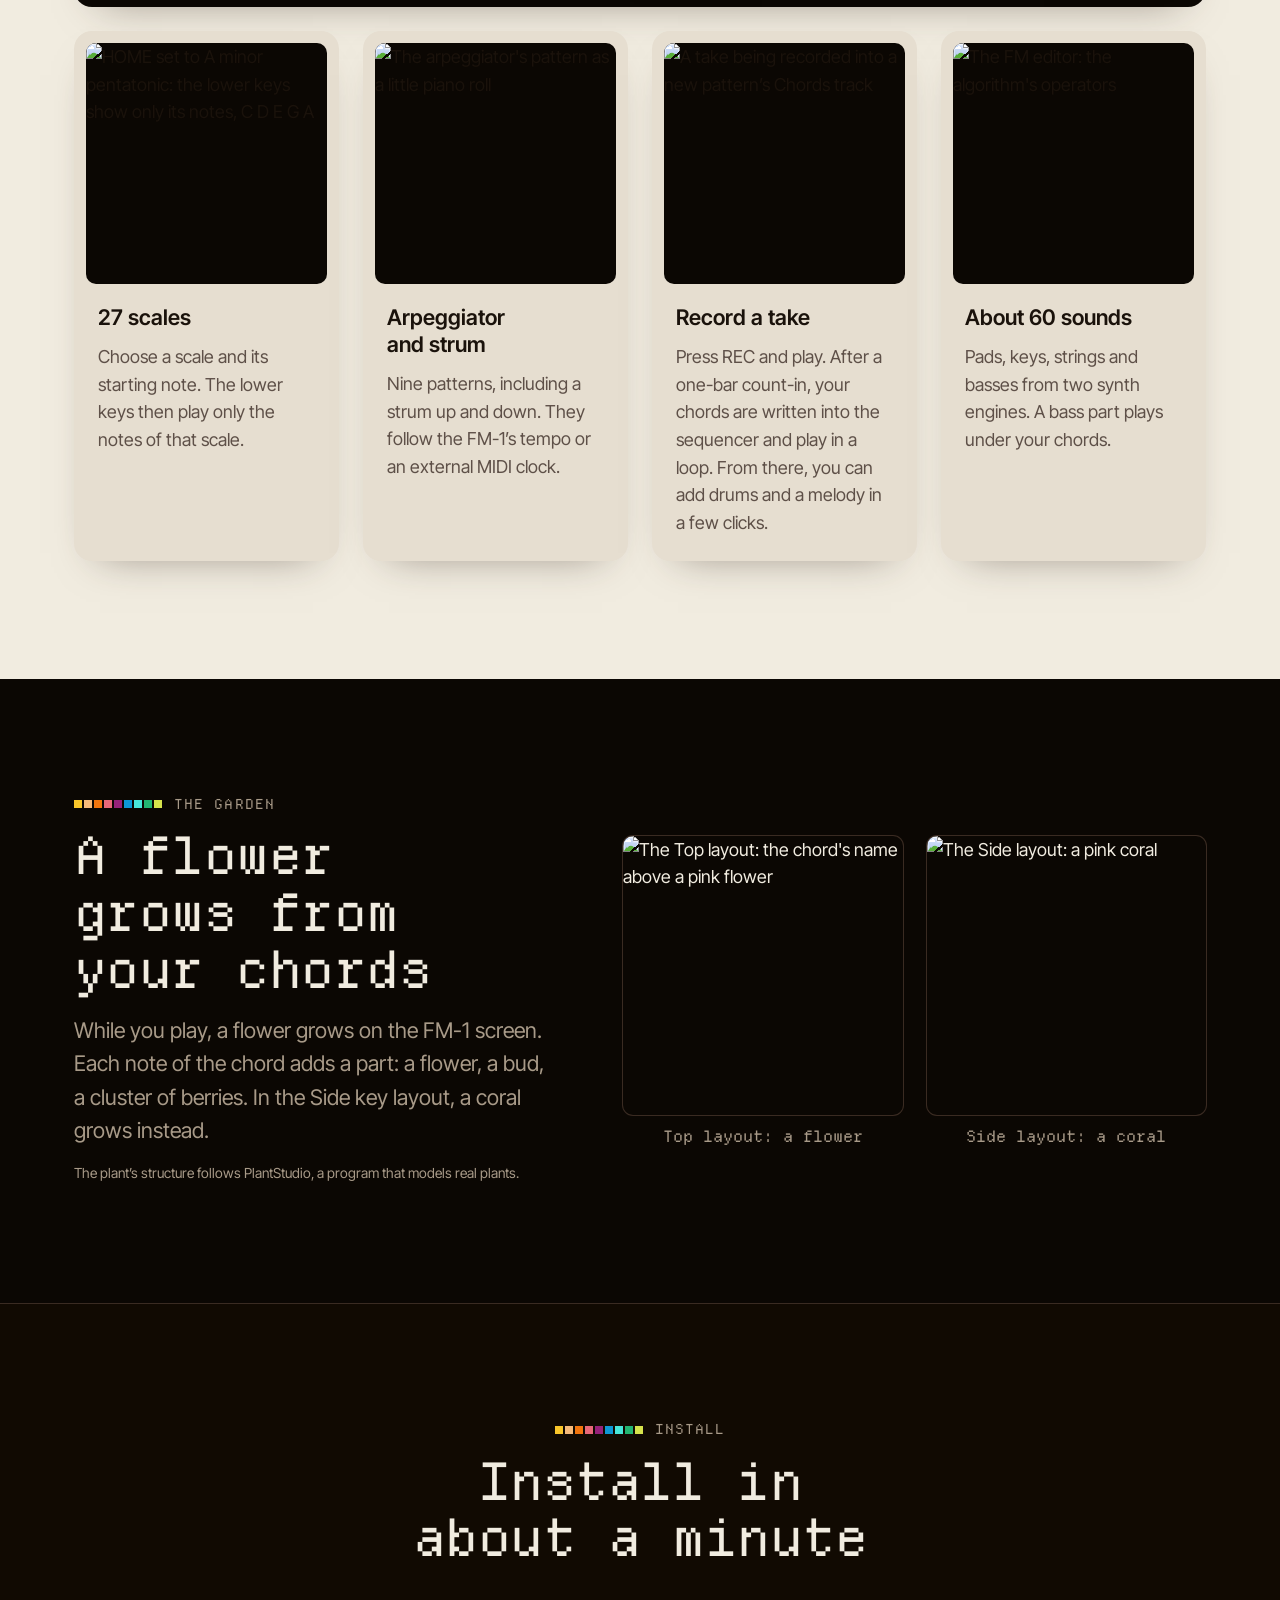
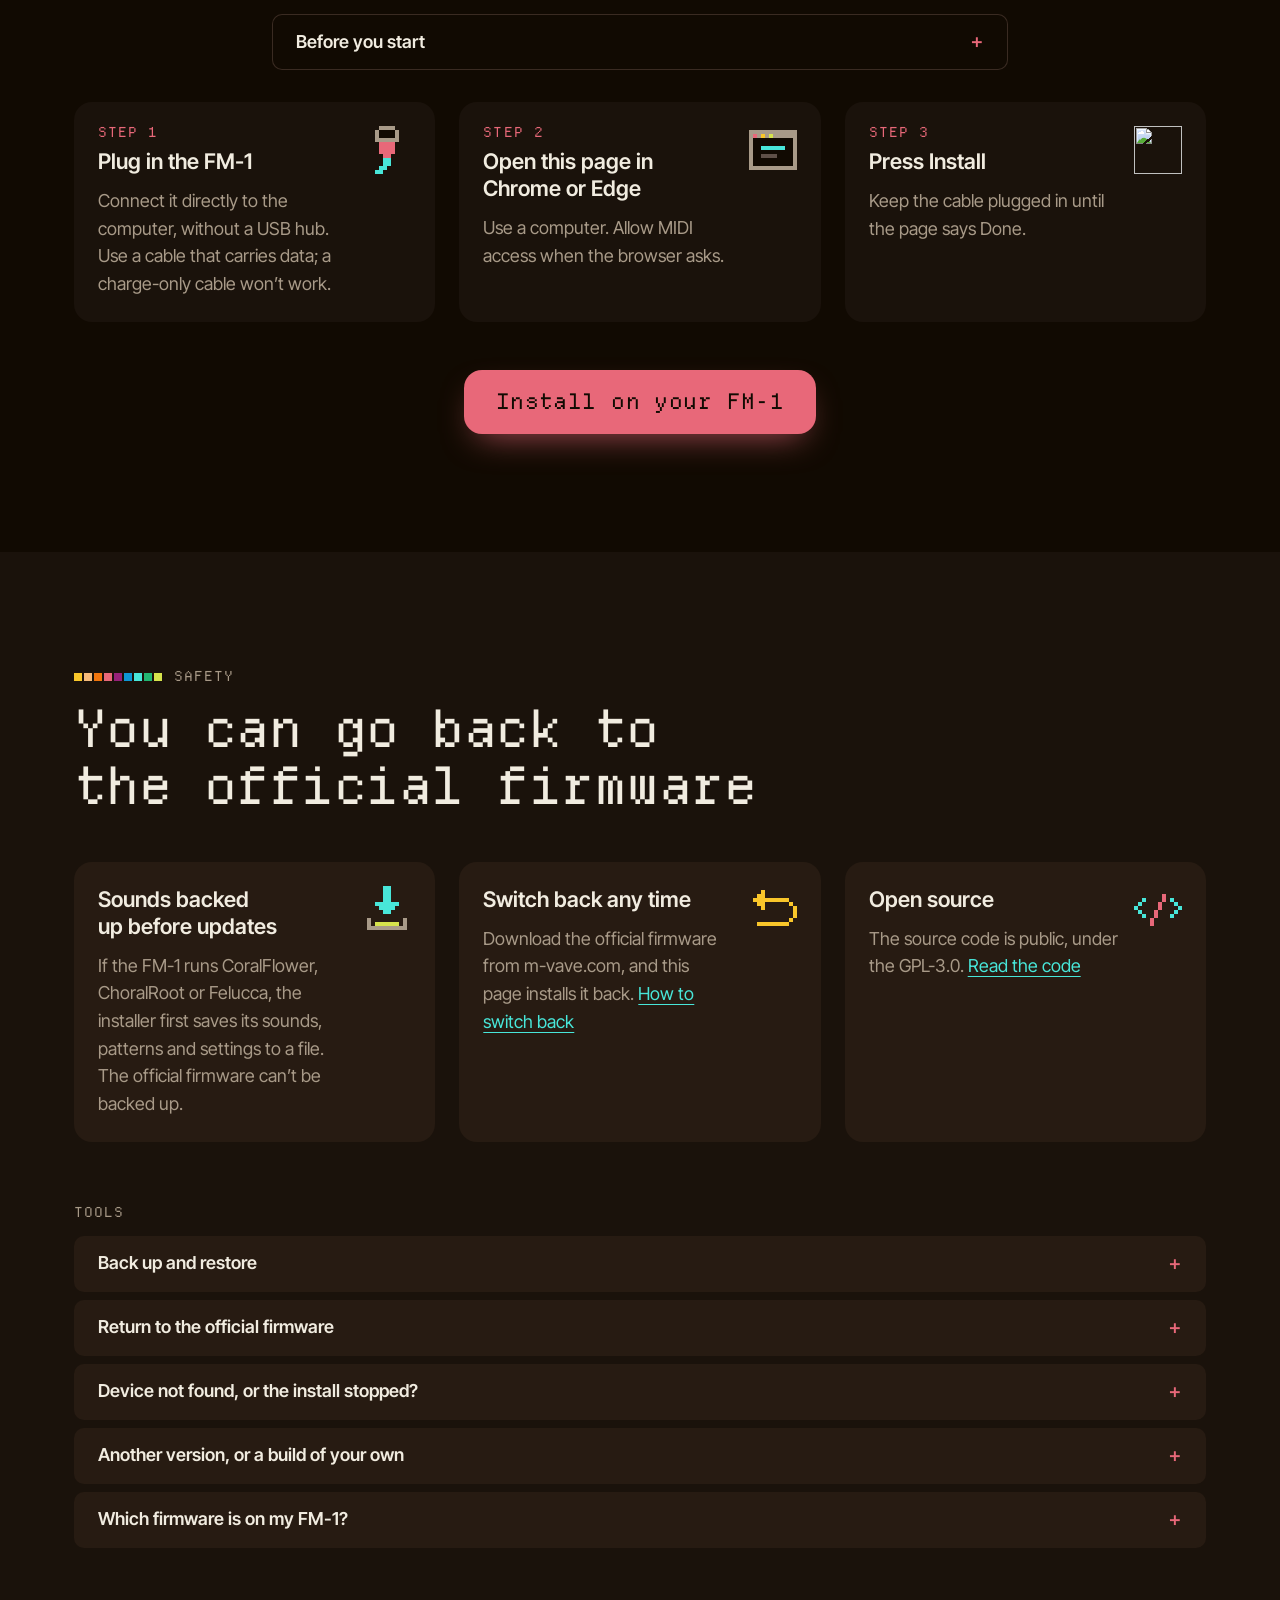
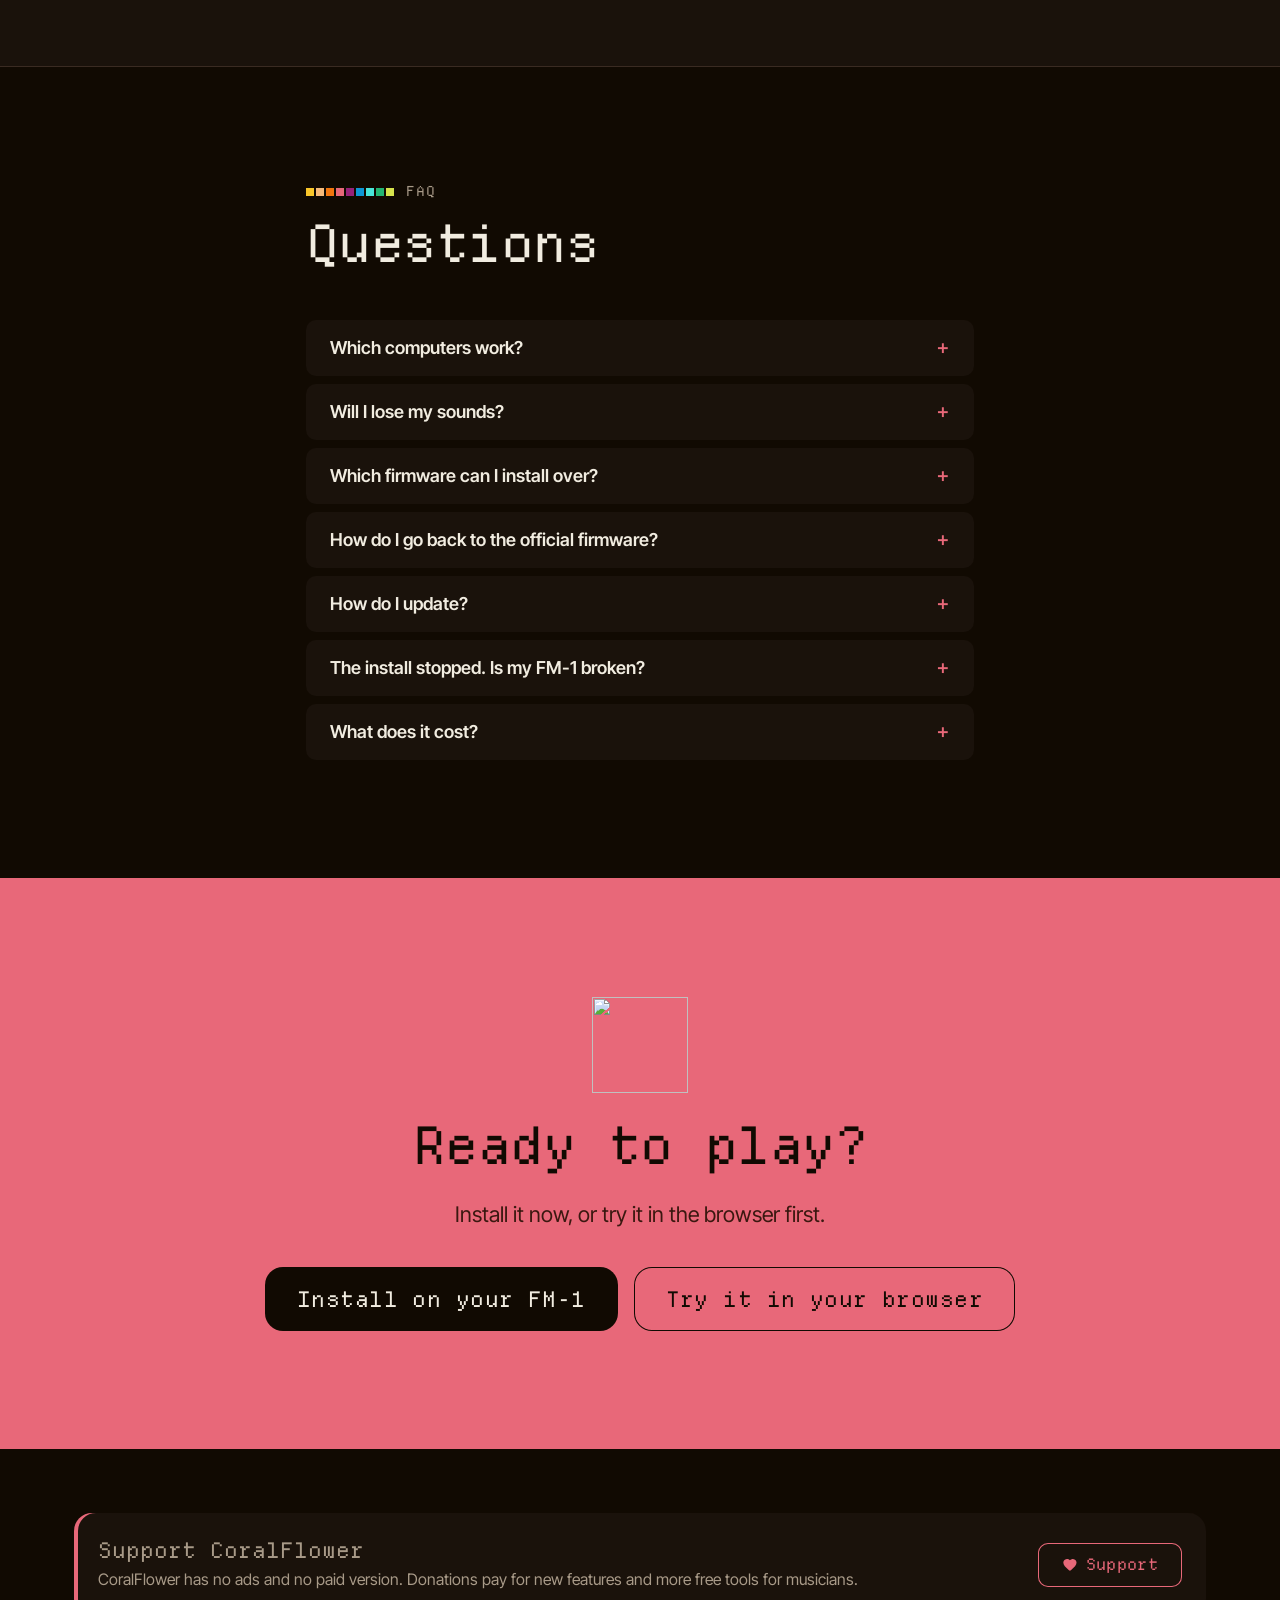
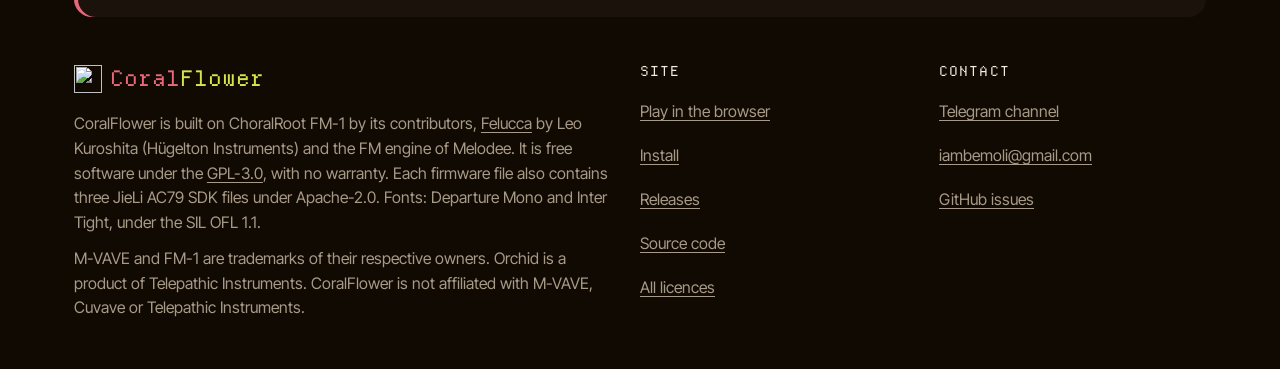
==== commit 9d36602b: "Site: CoralFlower 0.6 (v0.6, sha256 checked) web/releases.json: 0.6 first, its package's sha256 chec" ====
--- a/web/index.html
+++ b/web/index.html
@@ -107,15 +107,15 @@
         <p class="lead">The lower keys play the notes of a scale you choose. Press an upper key, and every note becomes a chord: major, minor and sus, plus major and minor 6, 7 and add9. The chord stays on until you choose another one. CoralFlower is inspired by the Telepathic Instruments Orchid. Its controls are redesigned for the FM-1’s keys and buttons, because every instrument is played differently.</p>
       </div>
       <!-- the newest feature: a stage of its own on the cream, its screen playing, one action -->
-      <article class="feature-new scope-stage" aria-labelledby="seq-title">
+      <article class="feature-new scope-stage" aria-labelledby="new-title">
         <div class="feature-new__text">
-          <p class="feature-new__tag">New in 0.3</p>
-          <h3 class="feature-new__title" id="seq-title">Sequencer</h3>
-          <p class="feature-new__lead">Record chords, bass, drums and a second chord sound, live or step by step. Arrange your eight patterns into a song. They stay when you switch off.</p>
+          <p class="feature-new__tag">New in 0.6</p>
+          <h3 class="feature-new__title" id="new-title">Rhythm machine</h3>
+          <p class="feature-new__lead">23 ready-made drum rhythms, from Pop to Breakcore, play under your chords. EDIT turns a rhythm into a pattern, and REC records your chords over it.</p>
           <a class="btn btn--primary feature-new__go" href="play/"><svg viewBox="0 0 12 12" aria-hidden="true"><path d="M3 1h2v1h2v1h2v1h2v4h-2v1h-2v1h-2v1h-2z"/></svg>Try it in your browser</a>
         </div>
         <div class="device feature-new__visual">
-          <div class="device__bezel"><img src="images/seq.gif" width="480" height="280" alt="The sequencer playing a pattern’s four tracks: Chords, Bass, Layer and Drums" loading="lazy"></div>
+          <div class="device__bezel"><img src="images/rhythm.gif" width="480" height="280" alt="The rhythm machine playing Pop: its kick, snare, clap and hat in rows of hits, a cursor running over them" loading="lazy"></div>
         </div>
       </article>
       <div class="grid grid--4">
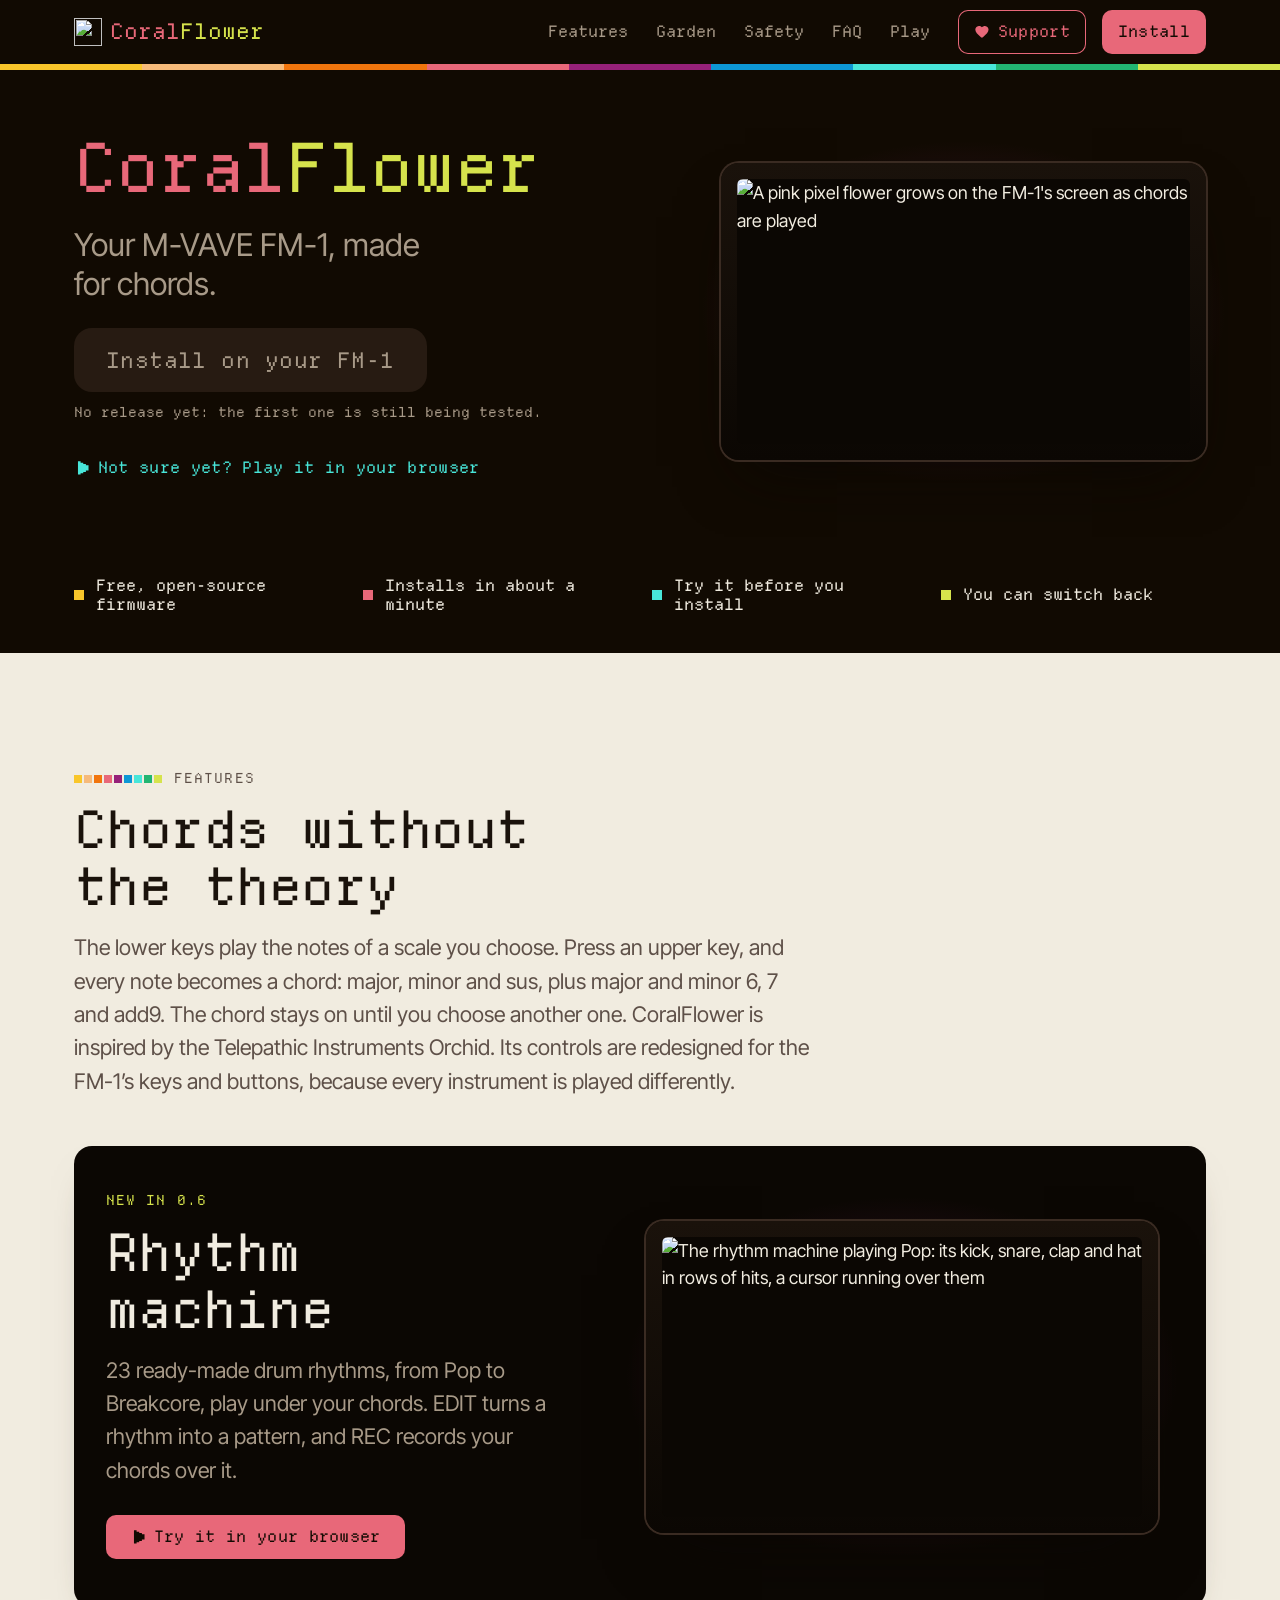
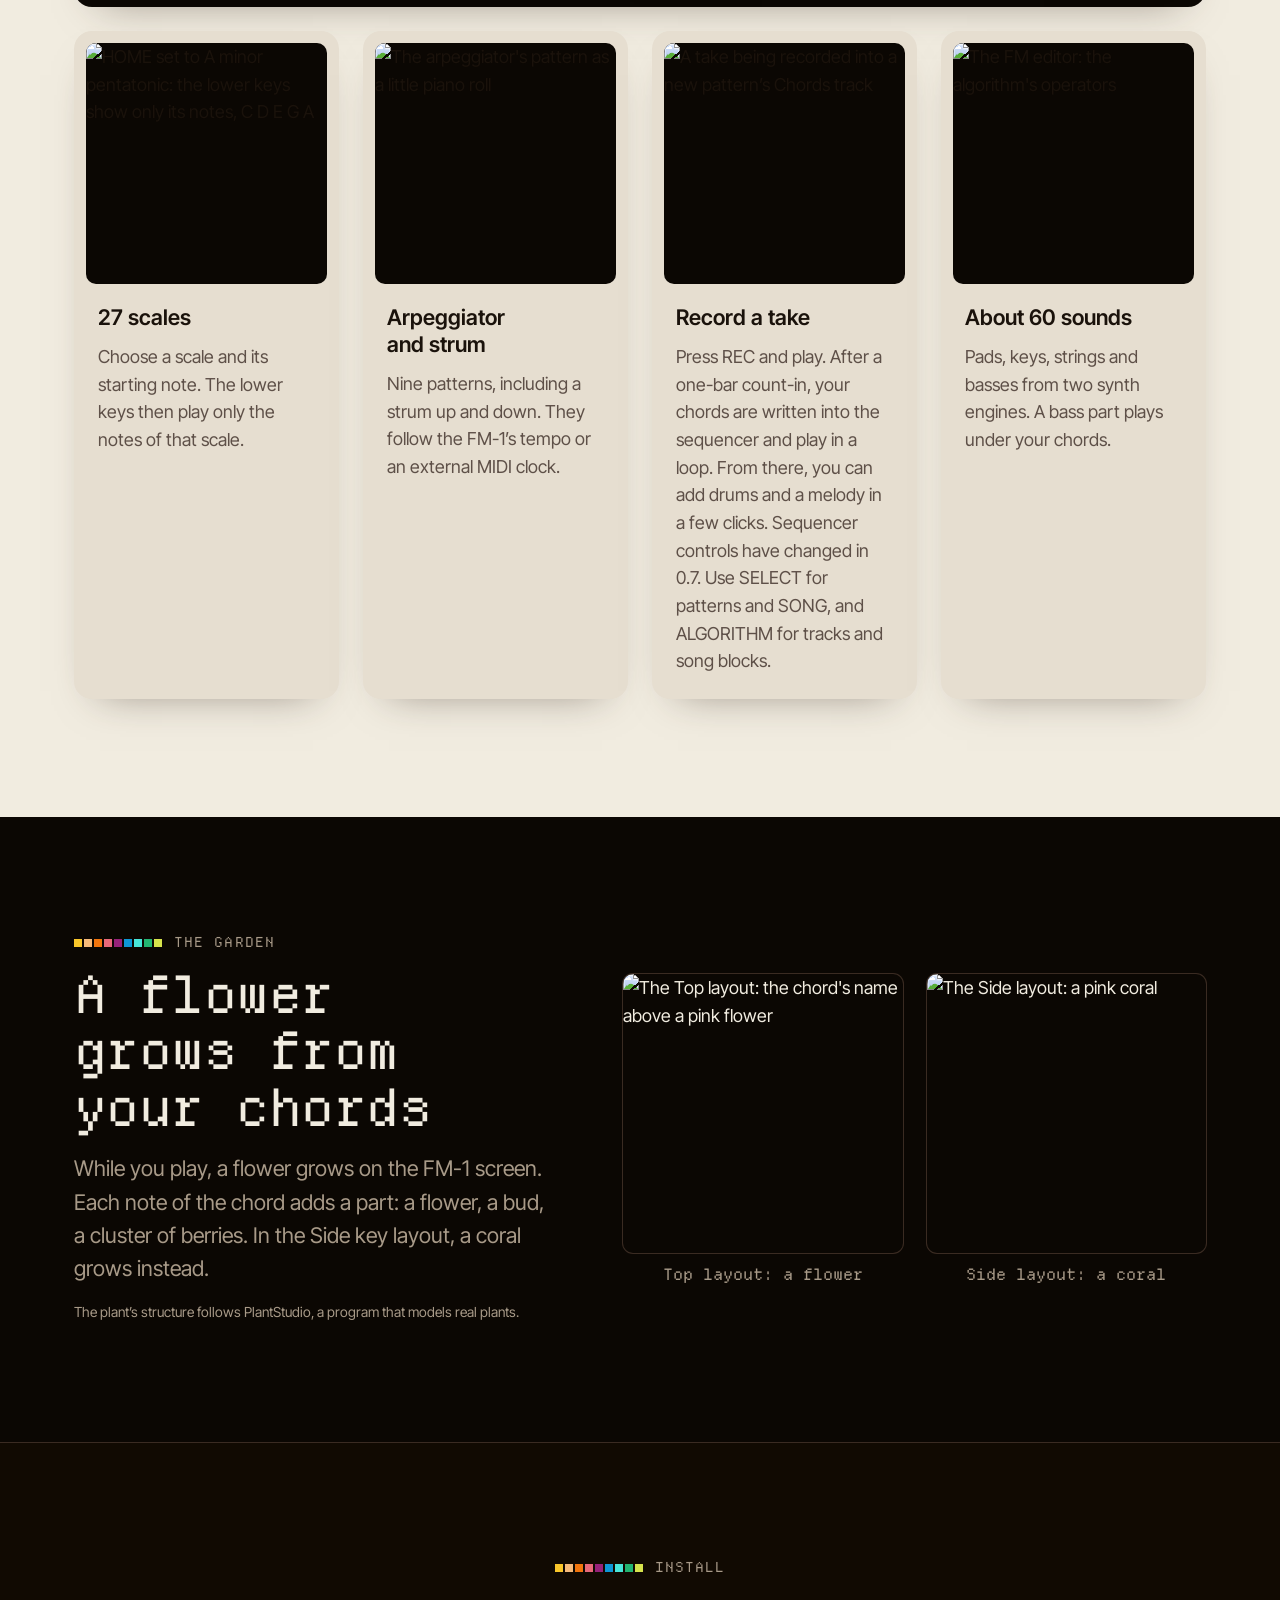
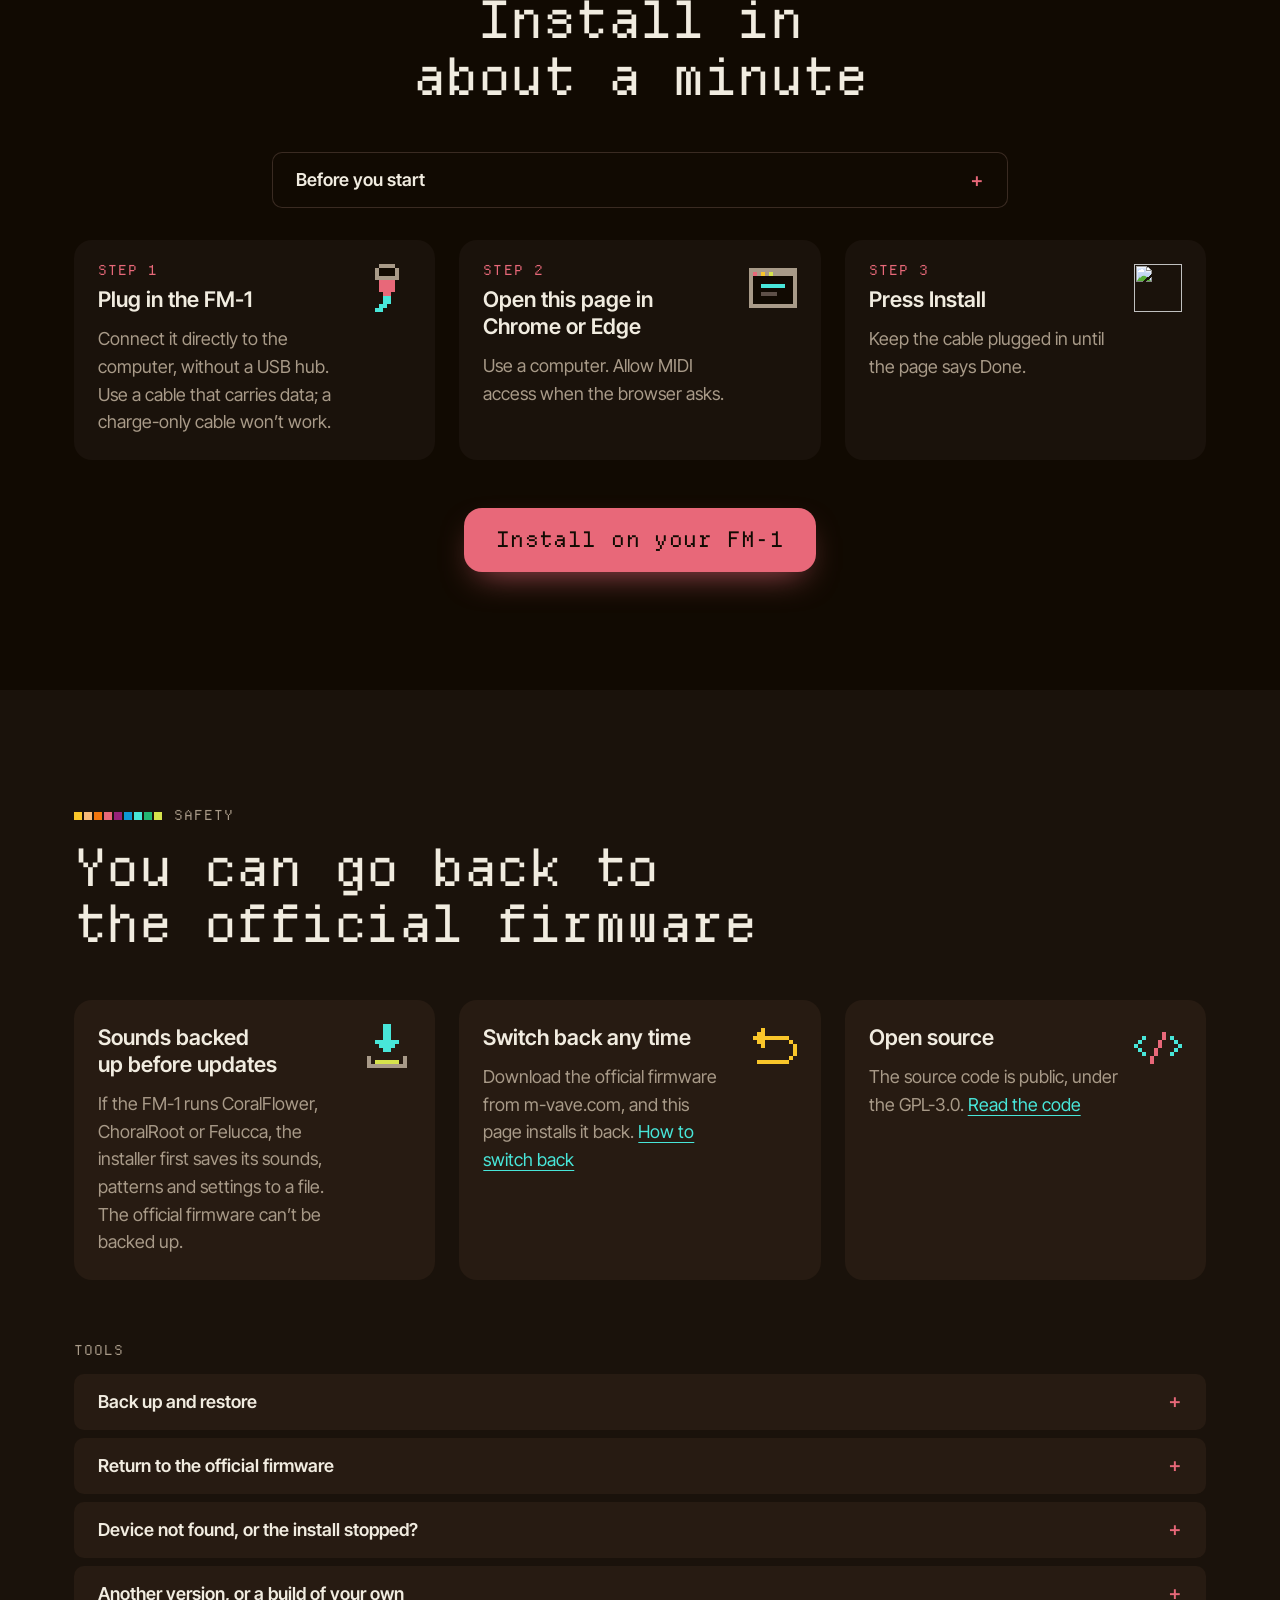
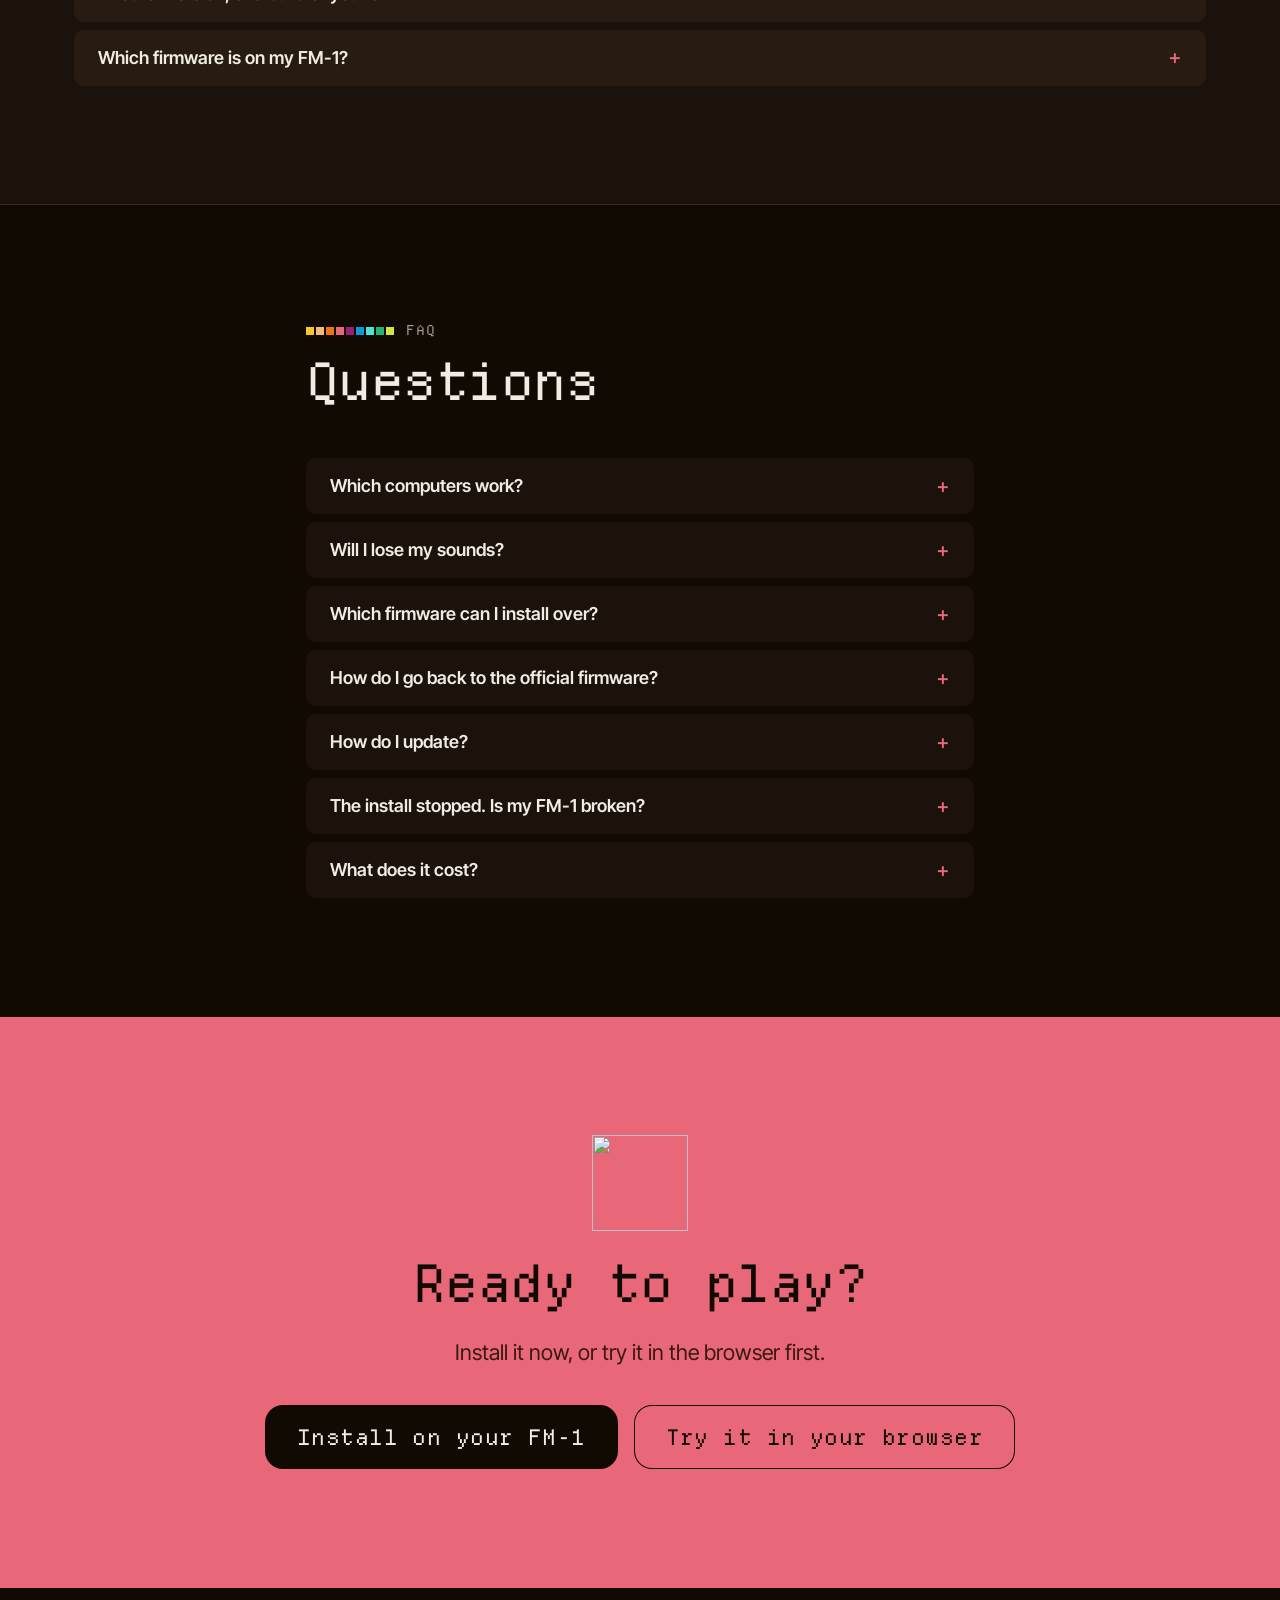
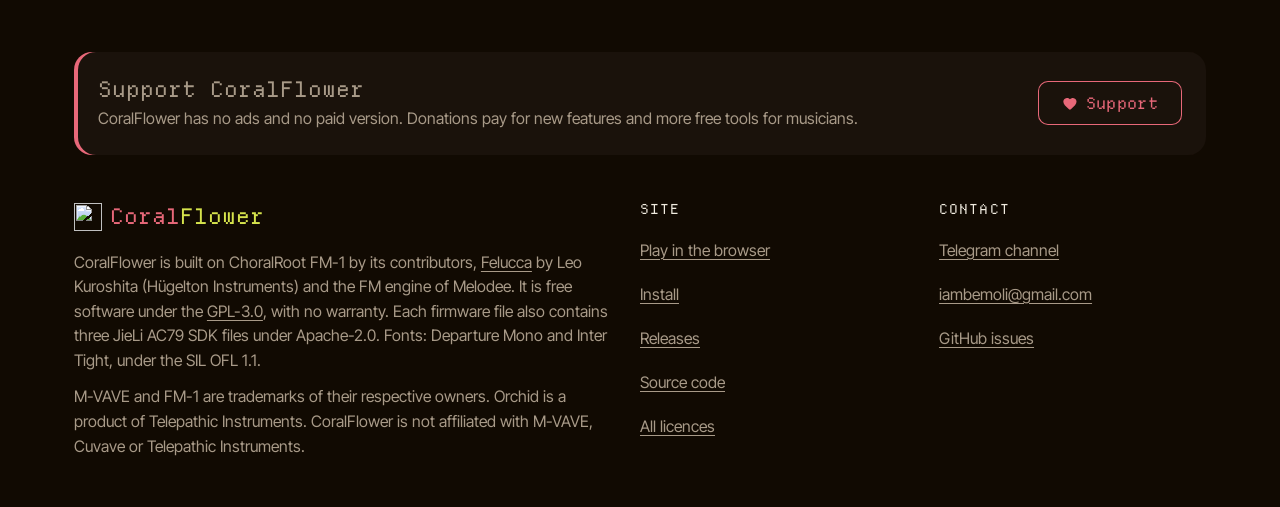
==== commit 65c6b767: "Prepare CoralFlower 0.7 release notes" ====
--- a/web/index.html
+++ b/web/index.html
@@ -132,7 +132,7 @@
         <article class="card card--feature">
           <div class="card__media"><img src="images/take.png" width="480" height="480" alt="A take being recorded into a new pattern’s Chords track" loading="lazy"></div>
           <h3 class="card__title">Record a take</h3>
-          <p class="card__text">Press REC and play. After a one-bar count-in, your chords are written into the sequencer and play in a loop. From there, you can add drums and a melody in a few clicks.</p>
+          <p class="card__text">Press REC and play. After a one-bar count-in, your chords are written into the sequencer and play in a loop. From there, you can add drums and a melody in a few clicks. Sequencer controls have changed in 0.7. Use SELECT for patterns and SONG, and ALGORITHM for tracks and song blocks.</p>
         </article>
         <article class="card card--feature">
           <div class="card__media"><img src="images/fm-voice.png" width="480" height="480" alt="The FM editor: the algorithm's operators" loading="lazy"></div>
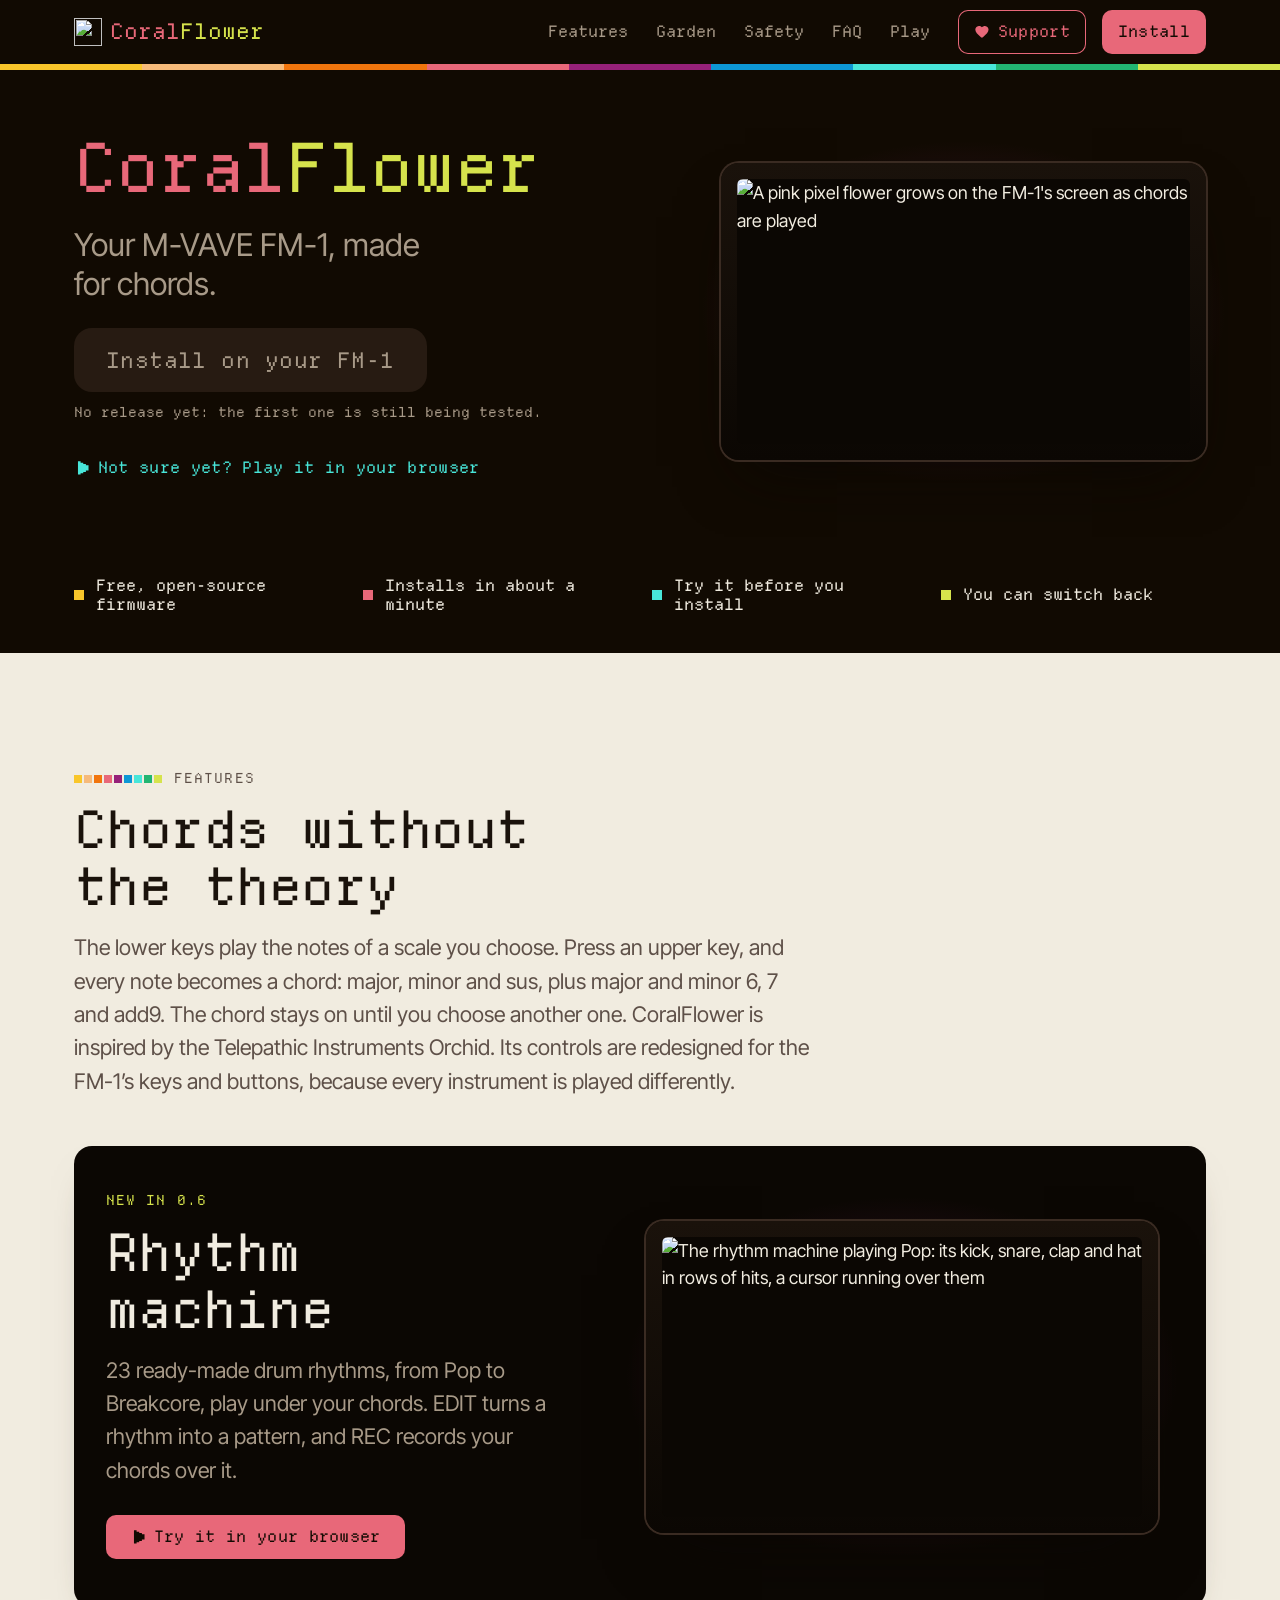
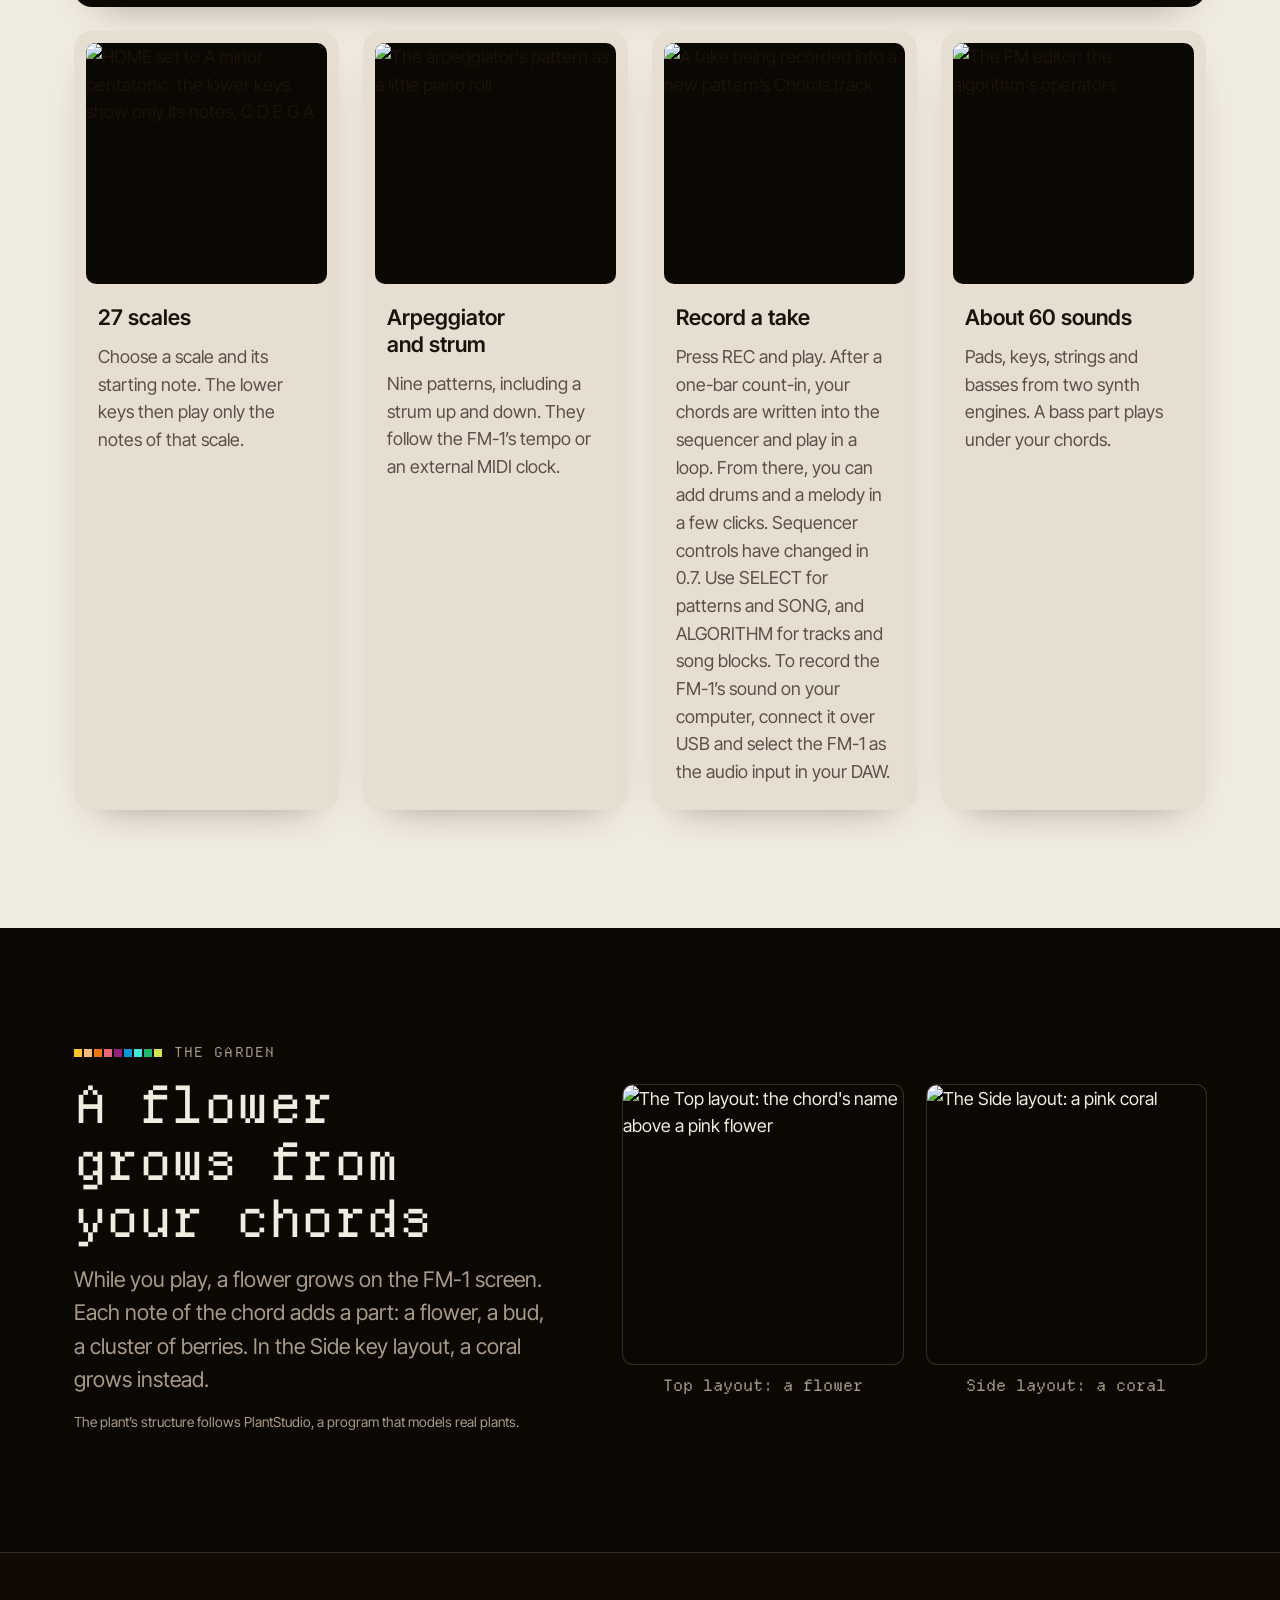
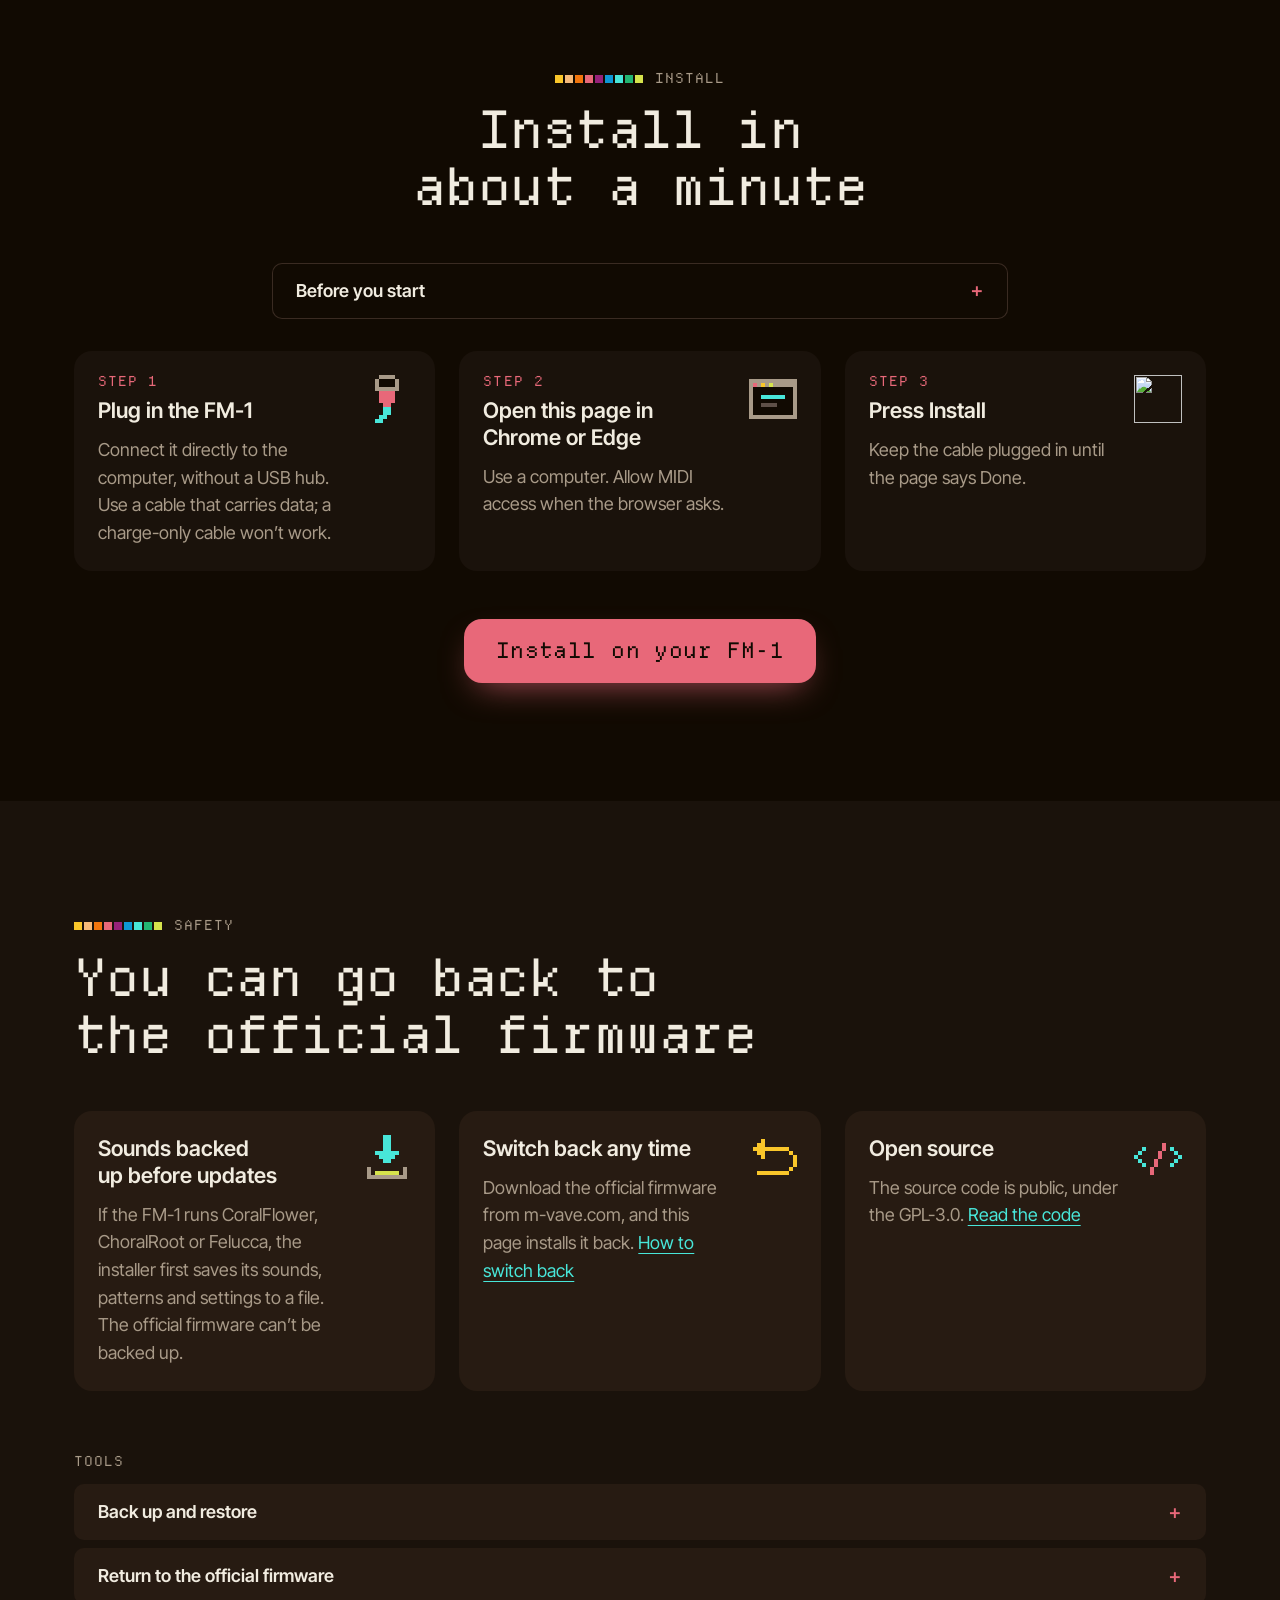
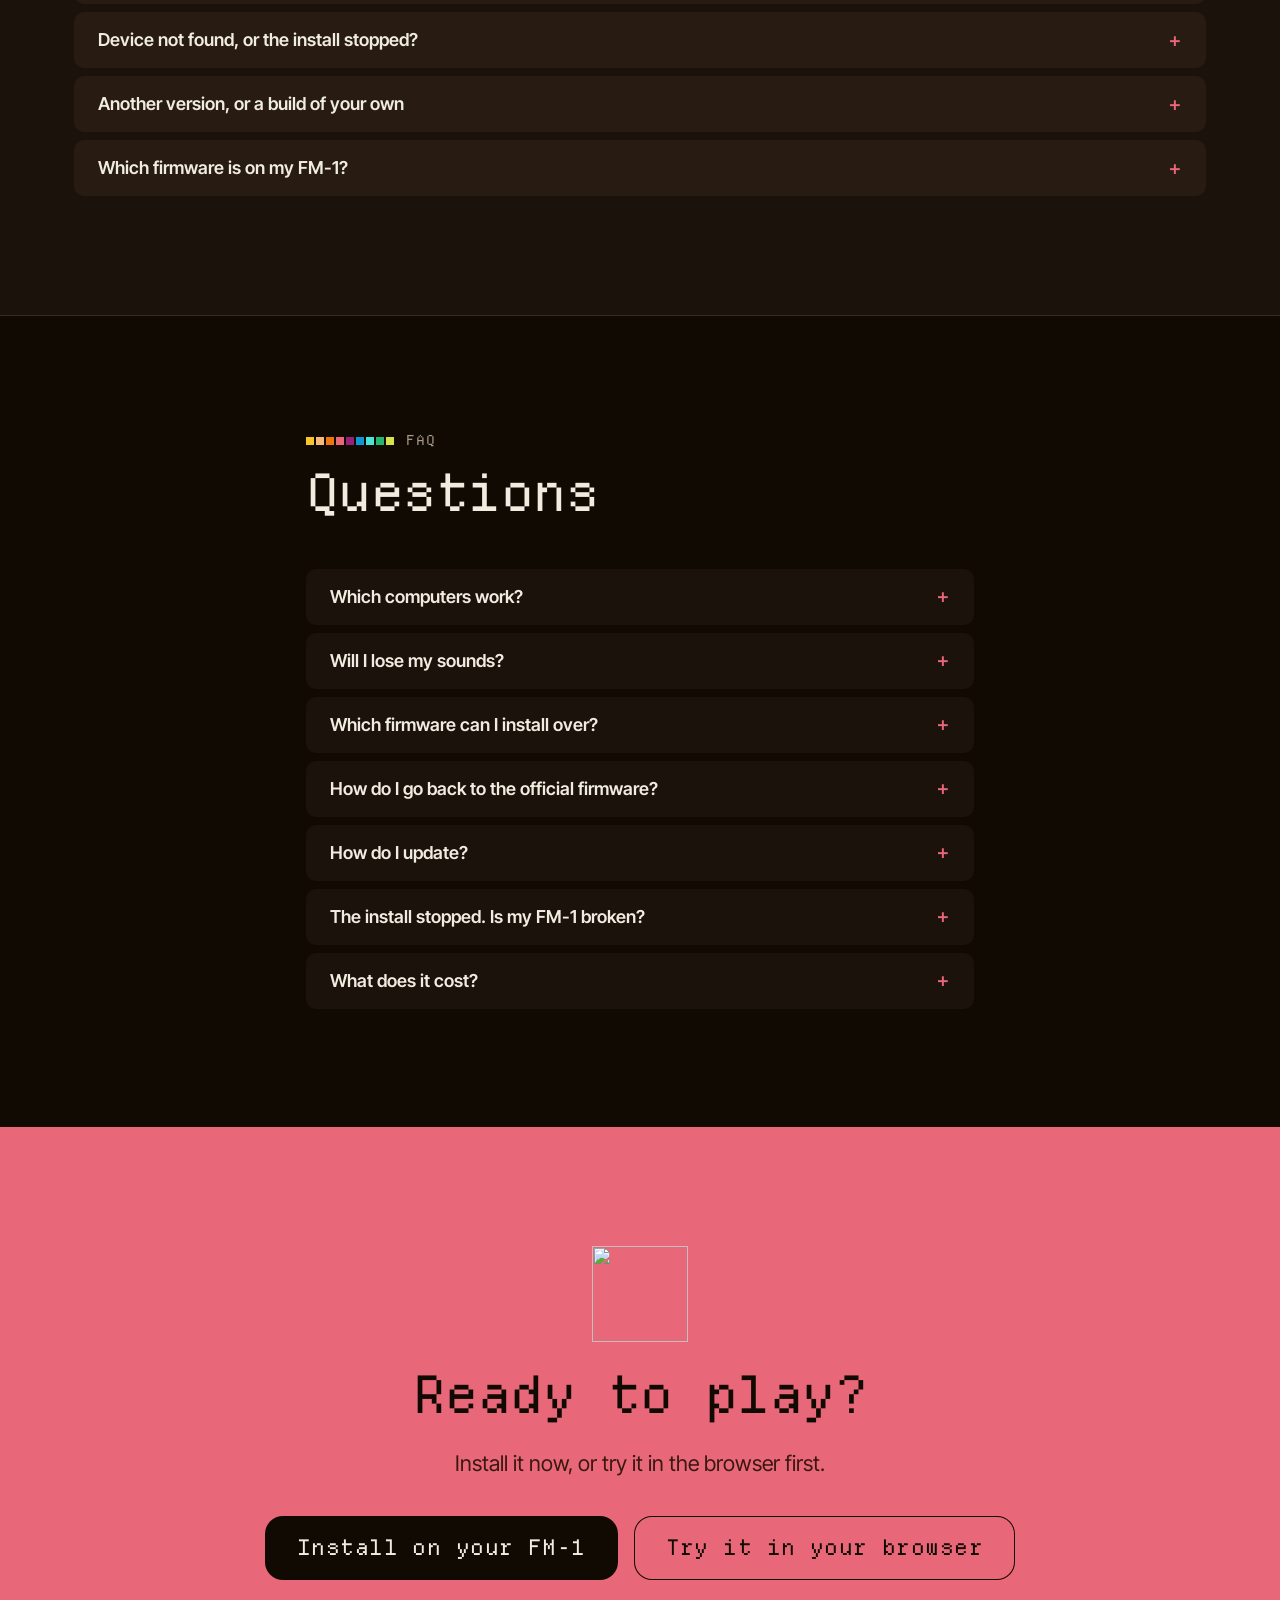
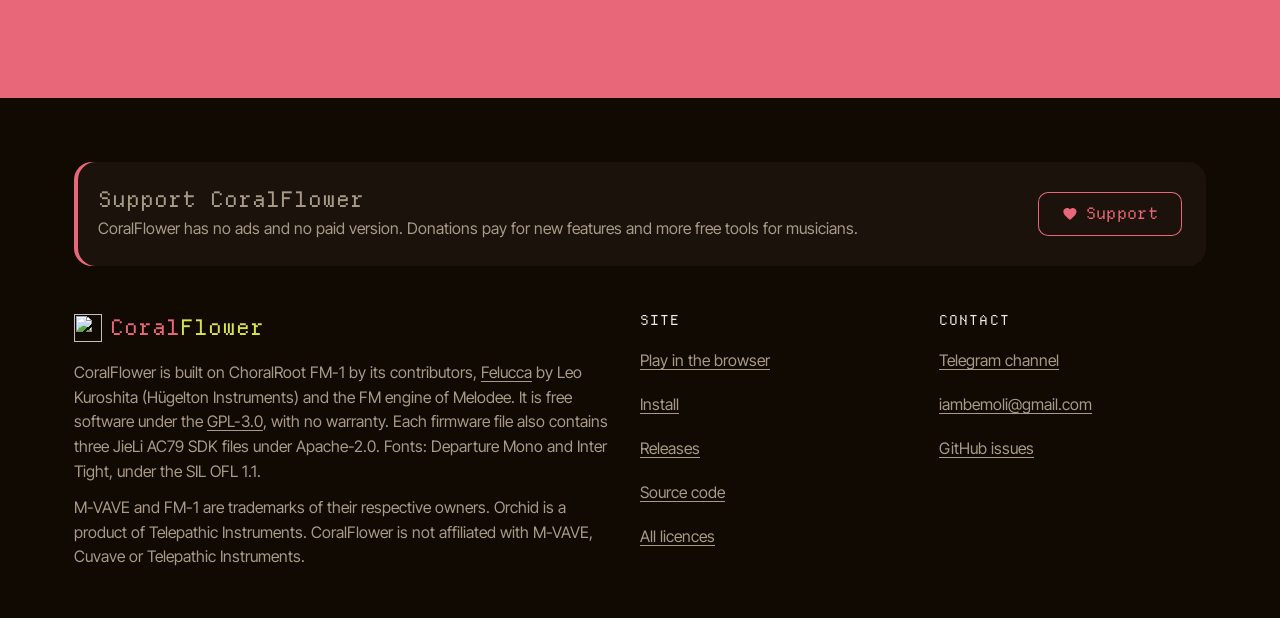
==== commit 465f6a10: "Prepare 0.7.2 release and Firmware Hub provenance Keep stable packages free of event tracing; compar" ====
--- a/web/index.html
+++ b/web/index.html
@@ -132,7 +132,7 @@
         <article class="card card--feature">
           <div class="card__media"><img src="images/take.png" width="480" height="480" alt="A take being recorded into a new pattern’s Chords track" loading="lazy"></div>
           <h3 class="card__title">Record a take</h3>
-          <p class="card__text">Press REC and play. After a one-bar count-in, your chords are written into the sequencer and play in a loop. From there, you can add drums and a melody in a few clicks. Sequencer controls have changed in 0.7. Use SELECT for patterns and SONG, and ALGORITHM for tracks and song blocks.</p>
+          <p class="card__text">Press REC and play. After a one-bar count-in, your chords are written into the sequencer and play in a loop. From there, you can add drums and a melody in a few clicks. Sequencer controls have changed in 0.7. Use SELECT for patterns and SONG, and ALGORITHM for tracks and song blocks. To record the FM-1’s sound on your computer, connect it over USB and select the FM-1 as the audio input in your DAW.</p>
         </article>
         <article class="card card--feature">
           <div class="card__media"><img src="images/fm-voice.png" width="480" height="480" alt="The FM editor: the algorithm's operators" loading="lazy"></div>
